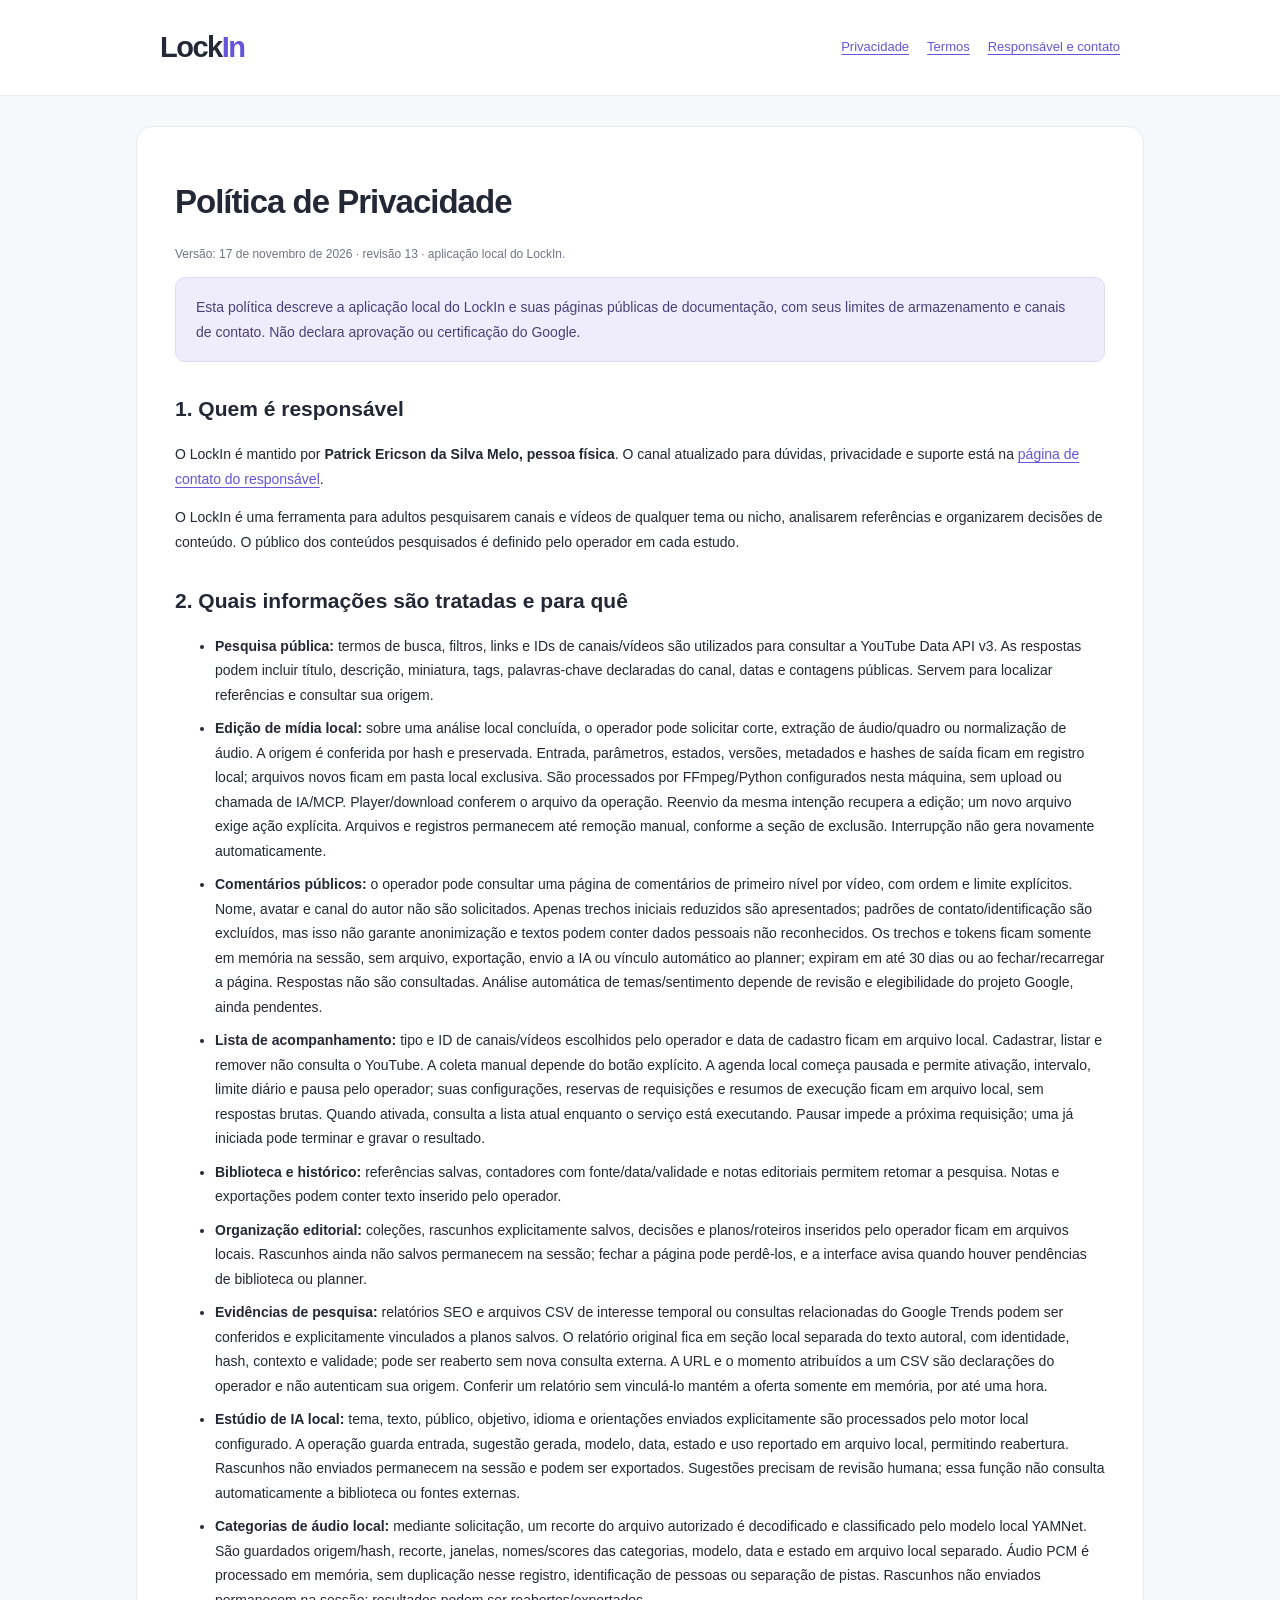
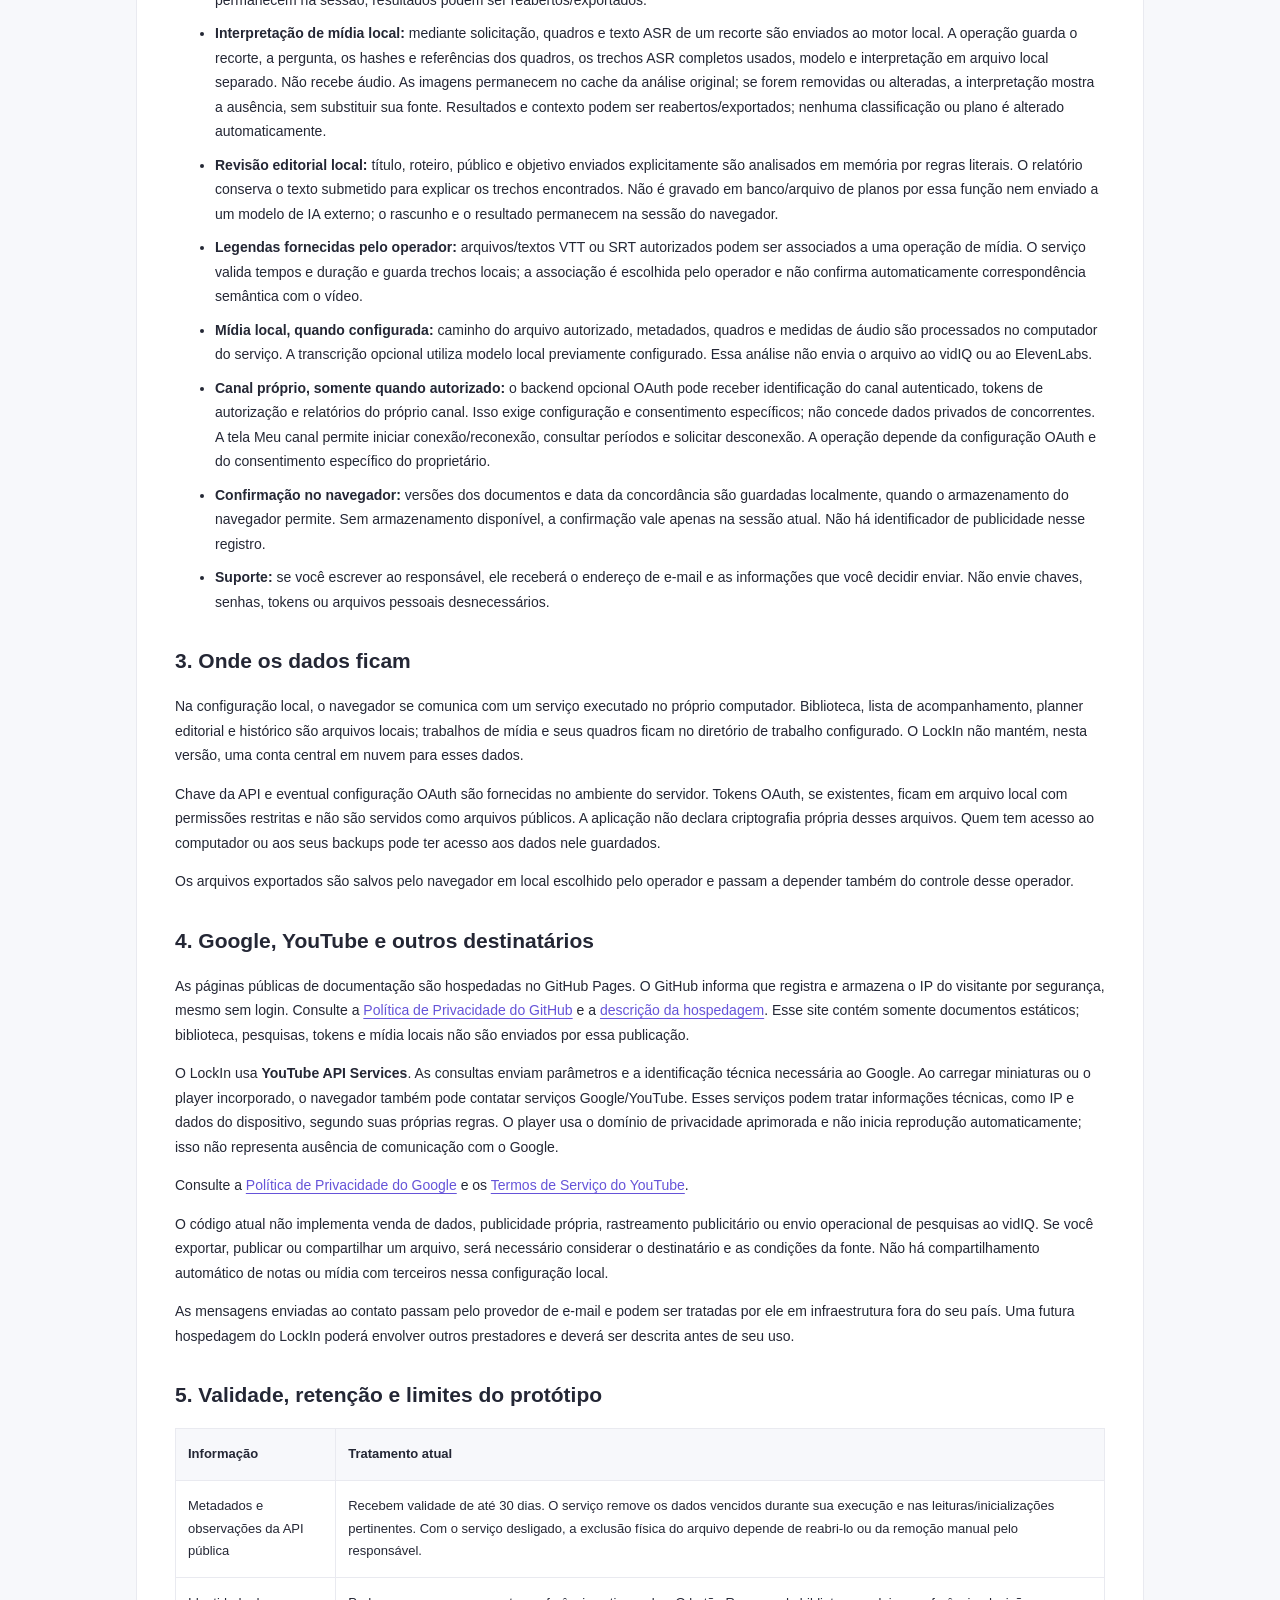
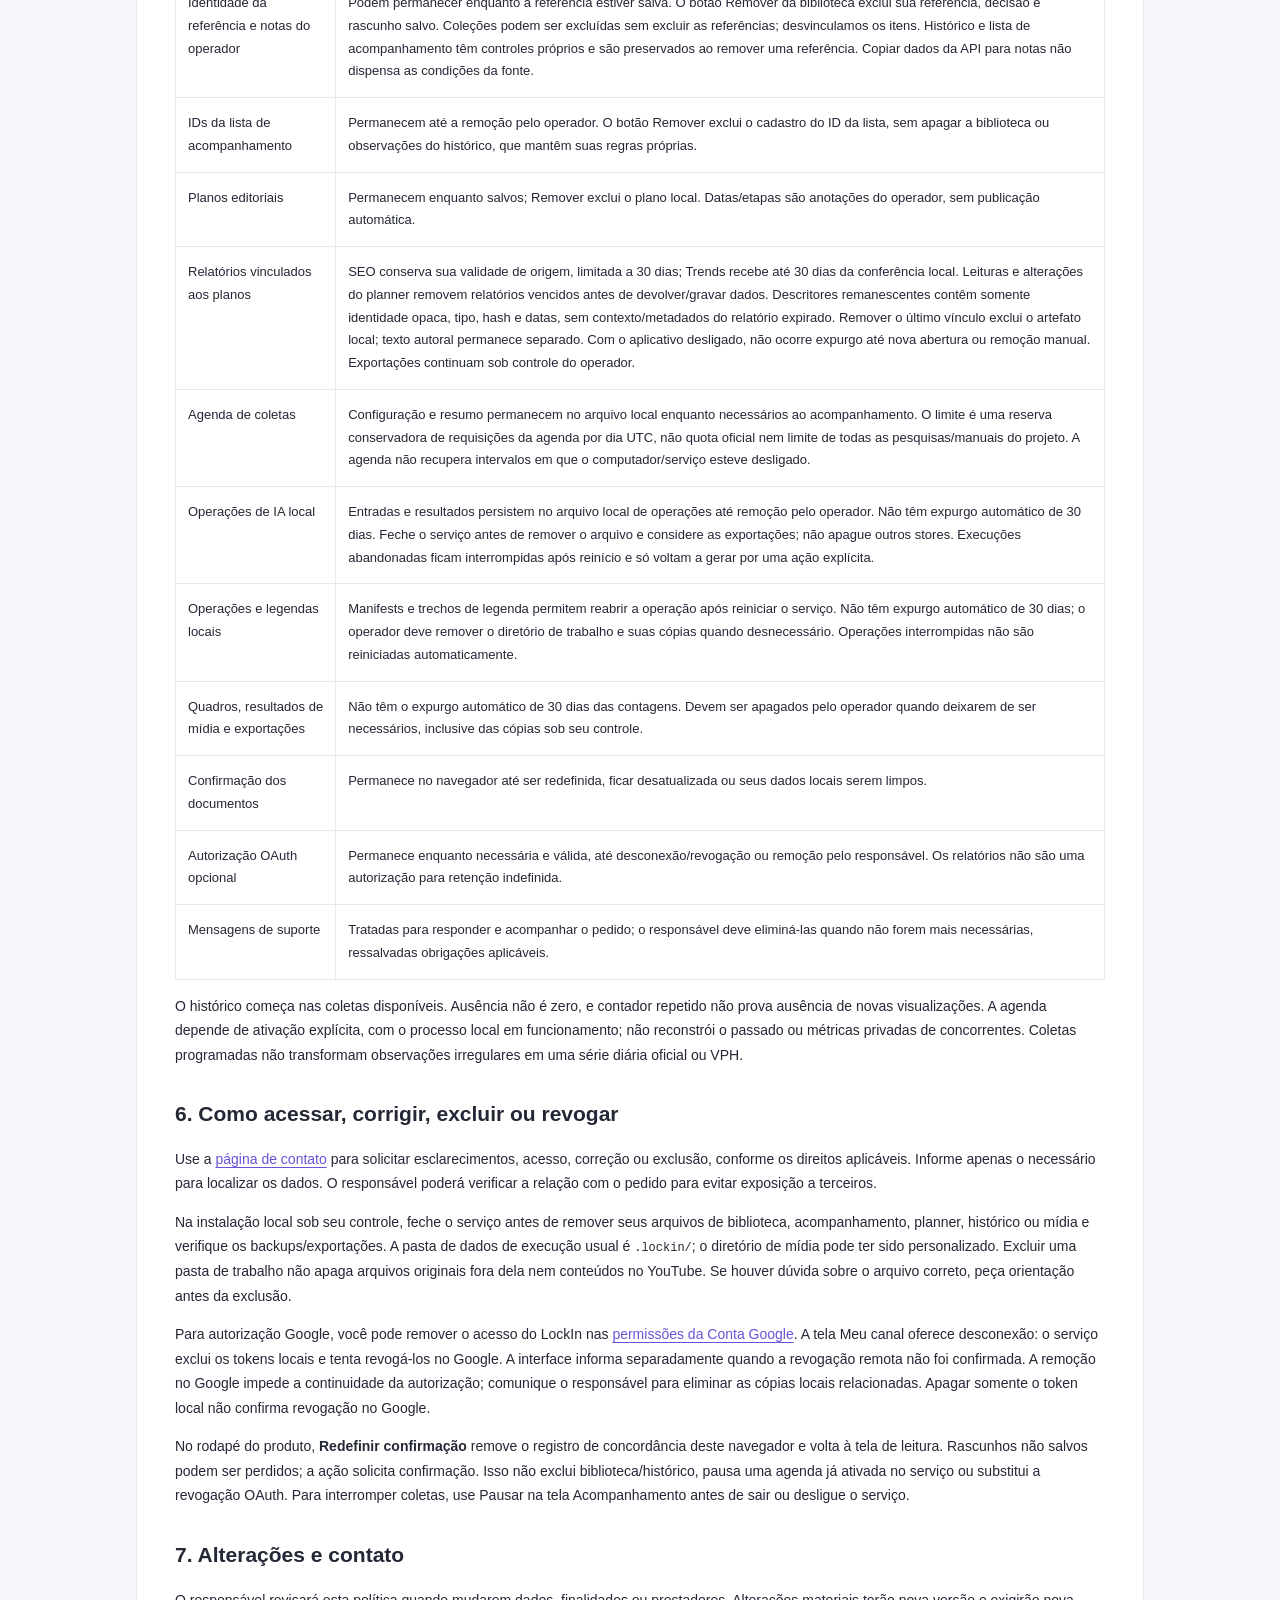
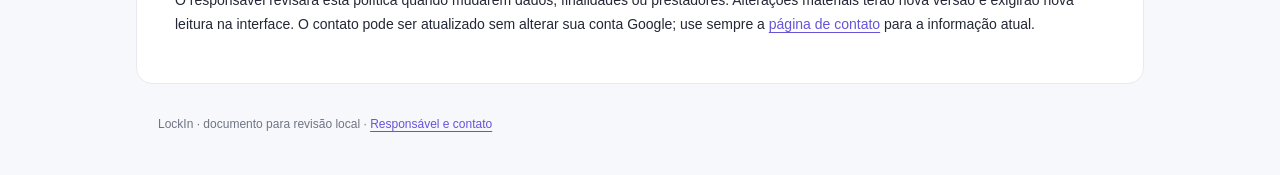
==== legal/privacy.html @ a7773672 "docs: describe verified local media outputs and manual removal" ====
<!doctype html><html lang="pt-BR"><head><meta charset="utf-8"><meta name="viewport" content="width=device-width,initial-scale=1"><meta name="robots" content="noindex"><title>Privacidade · LockIn</title><link rel="stylesheet" href="./legal.css"></head><body>
<a class="skip" href="#content">Ir para o conteúdo</a><header><a class="brand" href="../">Lock<span>In</span></a><nav aria-label="Documentos"><a href="./privacy.html" aria-current="page">Privacidade</a><a href="./terms.html">Termos</a><a href="./contact.html">Responsável e contato</a></nav></header>
<main id="content"><h1>Política de Privacidade</h1><p class="version">Versão: 17 de novembro de 2026 · revisão 13 · aplicação local do LockIn.</p>
<div class="notice"><p>Esta política descreve a aplicação local do LockIn e suas páginas públicas de documentação, com seus limites de armazenamento e canais de contato. Não declara aprovação ou certificação do Google.</p></div>
<section><h2>1. Quem é responsável</h2><p>O LockIn é mantido por <strong>Patrick Ericson da Silva Melo, pessoa física</strong>. O canal atualizado para dúvidas, privacidade e suporte está na <a href="./contact.html">página de contato do responsável</a>.</p><p>O LockIn é uma ferramenta para adultos pesquisarem canais e vídeos de qualquer tema ou nicho, analisarem referências e organizarem decisões de conteúdo. O público dos conteúdos pesquisados é definido pelo operador em cada estudo.</p></section>
<section><h2>2. Quais informações são tratadas e para quê</h2><ul>
<li><strong>Pesquisa pública:</strong> termos de busca, filtros, links e IDs de canais/vídeos são utilizados para consultar a YouTube Data API v3. As respostas podem incluir título, descrição, miniatura, tags, palavras-chave declaradas do canal, datas e contagens públicas. Servem para localizar referências e consultar sua origem.</li>
<li><strong>Edição de mídia local:</strong> sobre uma análise local concluída, o operador pode solicitar corte, extração de áudio/quadro ou normalização de áudio. A origem é conferida por hash e preservada. Entrada, parâmetros, estados, versões, metadados e hashes de saída ficam em registro local; arquivos novos ficam em pasta local exclusiva. São processados por FFmpeg/Python configurados nesta máquina, sem upload ou chamada de IA/MCP. Player/download conferem o arquivo da operação. Reenvio da mesma intenção recupera a edição; um novo arquivo exige ação explícita. Arquivos e registros permanecem até remoção manual, conforme a seção de exclusão. Interrupção não gera novamente automaticamente.</li>
<li><strong>Comentários públicos:</strong> o operador pode consultar uma página de comentários de primeiro nível por vídeo, com ordem e limite explícitos. Nome, avatar e canal do autor não são solicitados. Apenas trechos iniciais reduzidos são apresentados; padrões de contato/identificação são excluídos, mas isso não garante anonimização e textos podem conter dados pessoais não reconhecidos. Os trechos e tokens ficam somente em memória na sessão, sem arquivo, exportação, envio a IA ou vínculo automático ao planner; expiram em até 30 dias ou ao fechar/recarregar a página. Respostas não são consultadas. Análise automática de temas/sentimento depende de revisão e elegibilidade do projeto Google, ainda pendentes.</li>
<li><strong>Lista de acompanhamento:</strong> tipo e ID de canais/vídeos escolhidos pelo operador e data de cadastro ficam em arquivo local. Cadastrar, listar e remover não consulta o YouTube. A coleta manual depende do botão explícito. A agenda local começa pausada e permite ativação, intervalo, limite diário e pausa pelo operador; suas configurações, reservas de requisições e resumos de execução ficam em arquivo local, sem respostas brutas. Quando ativada, consulta a lista atual enquanto o serviço está executando. Pausar impede a próxima requisição; uma já iniciada pode terminar e gravar o resultado.</li>
<li><strong>Biblioteca e histórico:</strong> referências salvas, contadores com fonte/data/validade e notas editoriais permitem retomar a pesquisa. Notas e exportações podem conter texto inserido pelo operador.</li>
<li><strong>Organização editorial:</strong> coleções, rascunhos explicitamente salvos, decisões e planos/roteiros inseridos pelo operador ficam em arquivos locais. Rascunhos ainda não salvos permanecem na sessão; fechar a página pode perdê-los, e a interface avisa quando houver pendências de biblioteca ou planner.</li>
<li><strong>Evidências de pesquisa:</strong> relatórios SEO e arquivos CSV de interesse temporal ou consultas relacionadas do Google Trends podem ser conferidos e explicitamente vinculados a planos salvos. O relatório original fica em seção local separada do texto autoral, com identidade, hash, contexto e validade; pode ser reaberto sem nova consulta externa. A URL e o momento atribuídos a um CSV são declarações do operador e não autenticam sua origem. Conferir um relatório sem vinculá-lo mantém a oferta somente em memória, por até uma hora.</li>
<li><strong>Estúdio de IA local:</strong> tema, texto, público, objetivo, idioma e orientações enviados explicitamente são processados pelo motor local configurado. A operação guarda entrada, sugestão gerada, modelo, data, estado e uso reportado em arquivo local, permitindo reabertura. Rascunhos não enviados permanecem na sessão e podem ser exportados. Sugestões precisam de revisão humana; essa função não consulta automaticamente a biblioteca ou fontes externas.</li>
<li><strong>Categorias de áudio local:</strong> mediante solicitação, um recorte do arquivo autorizado é decodificado e classificado pelo modelo local YAMNet. São guardados origem/hash, recorte, janelas, nomes/scores das categorias, modelo, data e estado em arquivo local separado. Áudio PCM é processado em memória, sem duplicação nesse registro, identificação de pessoas ou separação de pistas. Rascunhos não enviados permanecem na sessão; resultados podem ser reabertos/exportados.</li>
<li><strong>Interpretação de mídia local:</strong> mediante solicitação, quadros e texto ASR de um recorte são enviados ao motor local. A operação guarda o recorte, a pergunta, os hashes e referências dos quadros, os trechos ASR completos usados, modelo e interpretação em arquivo local separado. Não recebe áudio. As imagens permanecem no cache da análise original; se forem removidas ou alteradas, a interpretação mostra a ausência, sem substituir sua fonte. Resultados e contexto podem ser reabertos/exportados; nenhuma classificação ou plano é alterado automaticamente.</li>
<li><strong>Revisão editorial local:</strong> título, roteiro, público e objetivo enviados explicitamente são analisados em memória por regras literais. O relatório conserva o texto submetido para explicar os trechos encontrados. Não é gravado em banco/arquivo de planos por essa função nem enviado a um modelo de IA externo; o rascunho e o resultado permanecem na sessão do navegador.</li>
<li><strong>Legendas fornecidas pelo operador:</strong> arquivos/textos VTT ou SRT autorizados podem ser associados a uma operação de mídia. O serviço valida tempos e duração e guarda trechos locais; a associação é escolhida pelo operador e não confirma automaticamente correspondência semântica com o vídeo.</li>
<li><strong>Mídia local, quando configurada:</strong> caminho do arquivo autorizado, metadados, quadros e medidas de áudio são processados no computador do serviço. A transcrição opcional utiliza modelo local previamente configurado. Essa análise não envia o arquivo ao vidIQ ou ao ElevenLabs.</li>
<li><strong>Canal próprio, somente quando autorizado:</strong> o backend opcional OAuth pode receber identificação do canal autenticado, tokens de autorização e relatórios do próprio canal. Isso exige configuração e consentimento específicos; não concede dados privados de concorrentes. A tela Meu canal permite iniciar conexão/reconexão, consultar períodos e solicitar desconexão. A operação depende da configuração OAuth e do consentimento específico do proprietário.</li>
<li><strong>Confirmação no navegador:</strong> versões dos documentos e data da concordância são guardadas localmente, quando o armazenamento do navegador permite. Sem armazenamento disponível, a confirmação vale apenas na sessão atual. Não há identificador de publicidade nesse registro.</li>
<li><strong>Suporte:</strong> se você escrever ao responsável, ele receberá o endereço de e-mail e as informações que você decidir enviar. Não envie chaves, senhas, tokens ou arquivos pessoais desnecessários.</li>
</ul></section>
<section><h2>3. Onde os dados ficam</h2><p>Na configuração local, o navegador se comunica com um serviço executado no próprio computador. Biblioteca, lista de acompanhamento, planner editorial e histórico são arquivos locais; trabalhos de mídia e seus quadros ficam no diretório de trabalho configurado. O LockIn não mantém, nesta versão, uma conta central em nuvem para esses dados.</p><p>Chave da API e eventual configuração OAuth são fornecidas no ambiente do servidor. Tokens OAuth, se existentes, ficam em arquivo local com permissões restritas e não são servidos como arquivos públicos. A aplicação não declara criptografia própria desses arquivos. Quem tem acesso ao computador ou aos seus backups pode ter acesso aos dados nele guardados.</p><p>Os arquivos exportados são salvos pelo navegador em local escolhido pelo operador e passam a depender também do controle desse operador.</p></section>
<section><h2>4. Google, YouTube e outros destinatários</h2><p>As páginas públicas de documentação são hospedadas no GitHub Pages. O GitHub informa que registra e armazena o IP do visitante por segurança, mesmo sem login. Consulte a <a href="https://docs.github.com/en/site-policy/privacy-policies/github-general-privacy-statement" target="_blank" rel="noopener">Política de Privacidade do GitHub</a> e a <a href="https://docs.github.com/en/pages/getting-started-with-github-pages/what-is-github-pages#data-collection" target="_blank" rel="noopener">descrição da hospedagem</a>. Esse site contém somente documentos estáticos; biblioteca, pesquisas, tokens e mídia locais não são enviados por essa publicação.</p><p>O LockIn usa <strong>YouTube API Services</strong>. As consultas enviam parâmetros e a identificação técnica necessária ao Google. Ao carregar miniaturas ou o player incorporado, o navegador também pode contatar serviços Google/YouTube. Esses serviços podem tratar informações técnicas, como IP e dados do dispositivo, segundo suas próprias regras. O player usa o domínio de privacidade aprimorada e não inicia reprodução automaticamente; isso não representa ausência de comunicação com o Google.</p><p>Consulte a <a href="https://policies.google.com/privacy" target="_blank" rel="noopener">Política de Privacidade do Google</a> e os <a href="https://www.youtube.com/t/terms" target="_blank" rel="noopener">Termos de Serviço do YouTube</a>.</p><p>O código atual não implementa venda de dados, publicidade própria, rastreamento publicitário ou envio operacional de pesquisas ao vidIQ. Se você exportar, publicar ou compartilhar um arquivo, será necessário considerar o destinatário e as condições da fonte. Não há compartilhamento automático de notas ou mídia com terceiros nessa configuração local.</p><p>As mensagens enviadas ao contato passam pelo provedor de e-mail e podem ser tratadas por ele em infraestrutura fora do seu país. Uma futura hospedagem do LockIn poderá envolver outros prestadores e deverá ser descrita antes de seu uso.</p></section>
<section><h2>5. Validade, retenção e limites do protótipo</h2><div class="table-scroll"><table><thead><tr><th>Informação</th><th>Tratamento atual</th></tr></thead><tbody>
<tr><td>Metadados e observações da API pública</td><td>Recebem validade de até 30 dias. O serviço remove os dados vencidos durante sua execução e nas leituras/inicializações pertinentes. Com o serviço desligado, a exclusão física do arquivo depende de reabri-lo ou da remoção manual pelo responsável.</td></tr>
<tr><td>Identidade da referência e notas do operador</td><td>Podem permanecer enquanto a referência estiver salva. O botão Remover da biblioteca exclui sua referência, decisão e rascunho salvo. Coleções podem ser excluídas sem excluir as referências; desvinculamos os itens. Histórico e lista de acompanhamento têm controles próprios e são preservados ao remover uma referência. Copiar dados da API para notas não dispensa as condições da fonte.</td></tr>
<tr><td>IDs da lista de acompanhamento</td><td>Permanecem até a remoção pelo operador. O botão Remover exclui o cadastro do ID da lista, sem apagar a biblioteca ou observações do histórico, que mantêm suas regras próprias.</td></tr>
<tr><td>Planos editoriais</td><td>Permanecem enquanto salvos; Remover exclui o plano local. Datas/etapas são anotações do operador, sem publicação automática.</td></tr>
<tr><td>Relatórios vinculados aos planos</td><td>SEO conserva sua validade de origem, limitada a 30 dias; Trends recebe até 30 dias da conferência local. Leituras e alterações do planner removem relatórios vencidos antes de devolver/gravar dados. Descritores remanescentes contêm somente identidade opaca, tipo, hash e datas, sem contexto/metadados do relatório expirado. Remover o último vínculo exclui o artefato local; texto autoral permanece separado. Com o aplicativo desligado, não ocorre expurgo até nova abertura ou remoção manual. Exportações continuam sob controle do operador.</td></tr>
<tr><td>Agenda de coletas</td><td>Configuração e resumo permanecem no arquivo local enquanto necessários ao acompanhamento. O limite é uma reserva conservadora de requisições da agenda por dia UTC, não quota oficial nem limite de todas as pesquisas/manuais do projeto. A agenda não recupera intervalos em que o computador/serviço esteve desligado.</td></tr>
<tr><td>Operações de IA local</td><td>Entradas e resultados persistem no arquivo local de operações até remoção pelo operador. Não têm expurgo automático de 30 dias. Feche o serviço antes de remover o arquivo e considere as exportações; não apague outros stores. Execuções abandonadas ficam interrompidas após reinício e só voltam a gerar por uma ação explícita.</td></tr>
<tr><td>Operações e legendas locais</td><td>Manifests e trechos de legenda permitem reabrir a operação após reiniciar o serviço. Não têm expurgo automático de 30 dias; o operador deve remover o diretório de trabalho e suas cópias quando desnecessário. Operações interrompidas não são reiniciadas automaticamente.</td></tr>
<tr><td>Quadros, resultados de mídia e exportações</td><td>Não têm o expurgo automático de 30 dias das contagens. Devem ser apagados pelo operador quando deixarem de ser necessários, inclusive das cópias sob seu controle.</td></tr>
<tr><td>Confirmação dos documentos</td><td>Permanece no navegador até ser redefinida, ficar desatualizada ou seus dados locais serem limpos.</td></tr>
<tr><td>Autorização OAuth opcional</td><td>Permanece enquanto necessária e válida, até desconexão/revogação ou remoção pelo responsável. Os relatórios não são uma autorização para retenção indefinida.</td></tr>
<tr><td>Mensagens de suporte</td><td>Tratadas para responder e acompanhar o pedido; o responsável deve eliminá-las quando não forem mais necessárias, ressalvadas obrigações aplicáveis.</td></tr>
</tbody></table></div><p>O histórico começa nas coletas disponíveis. Ausência não é zero, e contador repetido não prova ausência de novas visualizações. A agenda depende de ativação explícita, com o processo local em funcionamento; não reconstrói o passado ou métricas privadas de concorrentes. Coletas programadas não transformam observações irregulares em uma série diária oficial ou VPH.</p></section>
<section><h2>6. Como acessar, corrigir, excluir ou revogar</h2><p>Use a <a href="./contact.html">página de contato</a> para solicitar esclarecimentos, acesso, correção ou exclusão, conforme os direitos aplicáveis. Informe apenas o necessário para localizar os dados. O responsável poderá verificar a relação com o pedido para evitar exposição a terceiros.</p><p>Na instalação local sob seu controle, feche o serviço antes de remover seus arquivos de biblioteca, acompanhamento, planner, histórico ou mídia e verifique os backups/exportações. A pasta de dados de execução usual é <code>.lockin/</code>; o diretório de mídia pode ter sido personalizado. Excluir uma pasta de trabalho não apaga arquivos originais fora dela nem conteúdos no YouTube. Se houver dúvida sobre o arquivo correto, peça orientação antes da exclusão.</p><p>Para autorização Google, você pode remover o acesso do LockIn nas <a href="https://myaccount.google.com/permissions" target="_blank" rel="noopener">permissões da Conta Google</a>. A tela Meu canal oferece desconexão: o serviço exclui os tokens locais e tenta revogá-los no Google. A interface informa separadamente quando a revogação remota não foi confirmada. A remoção no Google impede a continuidade da autorização; comunique o responsável para eliminar as cópias locais relacionadas. Apagar somente o token local não confirma revogação no Google.</p><p>No rodapé do produto, <strong>Redefinir confirmação</strong> remove o registro de concordância deste navegador e volta à tela de leitura. Rascunhos não salvos podem ser perdidos; a ação solicita confirmação. Isso não exclui biblioteca/histórico, pausa uma agenda já ativada no serviço ou substitui a revogação OAuth. Para interromper coletas, use Pausar na tela Acompanhamento antes de sair ou desligue o serviço.</p></section>
<section><h2>7. Alterações e contato</h2><p>O responsável revisará esta política quando mudarem dados, finalidades ou prestadores. Alterações materiais terão nova versão e exigirão nova leitura na interface. O contato pode ser atualizado sem alterar sua conta Google; use sempre a <a href="./contact.html">página de contato</a> para a informação atual.</p></section>
</main><footer>LockIn · documento para revisão local · <a href="./contact.html">Responsável e contato</a></footer></body></html>
---- legal/legal.css ----
:root{font-family:Inter,-apple-system,BlinkMacSystemFont,"Segoe UI",sans-serif;color:#242735;background:#f7f8fb;line-height:1.75;--accent:#6654d9}*{box-sizing:border-box}body{margin:0}header{background:white;border-bottom:1px solid #e9eaf0;padding:22px max(24px,calc((100vw - 960px)/2));display:flex;align-items:center;justify-content:space-between;gap:24px;flex-wrap:wrap}.brand{font-size:29px;font-weight:780;letter-spacing:-1.5px;text-decoration:none;color:#242735}.brand span{color:var(--accent)}nav{display:flex;gap:18px;flex-wrap:wrap;font-size:13px}a{color:var(--accent);text-underline-offset:3px}a:focus-visible{outline:3px solid #a59aed;outline-offset:4px}main{max-width:1008px;margin:30px auto;padding:32px 38px;background:white;border:1px solid #e9eaf0;border-radius:16px}h1{font-size:33px;letter-spacing:-1px;line-height:1.25}h2{font-size:21px;line-height:1.45;margin-top:32px}h3{font-size:17px}p,li{font-size:14px}li{margin:9px 0}.version{font-size:12px;color:#707584}.notice{background:#efecfc;border:1px solid #e1daf7;color:#4a4078;border-radius:10px;padding:17px 20px}.notice p{margin:0}footer{max-width:1008px;margin:20px auto 40px;padding:0 22px;font-size:12px;color:#707584;line-height:1.8}.table-scroll{overflow:auto}table{border-collapse:collapse;width:100%;font-size:13px}th,td{text-align:left;padding:14px 12px;border:1px solid #e9eaf0;vertical-align:top}th{background:#f7f8fb}.contact-card{font-size:17px;overflow-wrap:anywhere}code{font-size:12px;overflow-wrap:anywhere}.skip{position:absolute;left:-9999px}.skip:focus{position:fixed;top:12px;left:12px;background:white;padding:12px;z-index:3}@media(max-width:600px){header{padding:20px}main{margin:18px 12px;padding:22px 18px}h1{font-size:28px}h2{font-size:20px}nav{gap:13px}th,td{min-width:130px}}@media print{body{background:white}header,footer,.skip{display:none}main{border:0;margin:0;padding:0;max-width:none}h1{font-size:25px}h2{font-size:18px;break-after:avoid}p,li,th,td{font-size:10pt}.notice{background:none;border:1px solid #bbb}a{color:inherit}section,tr{break-inside:avoid}}
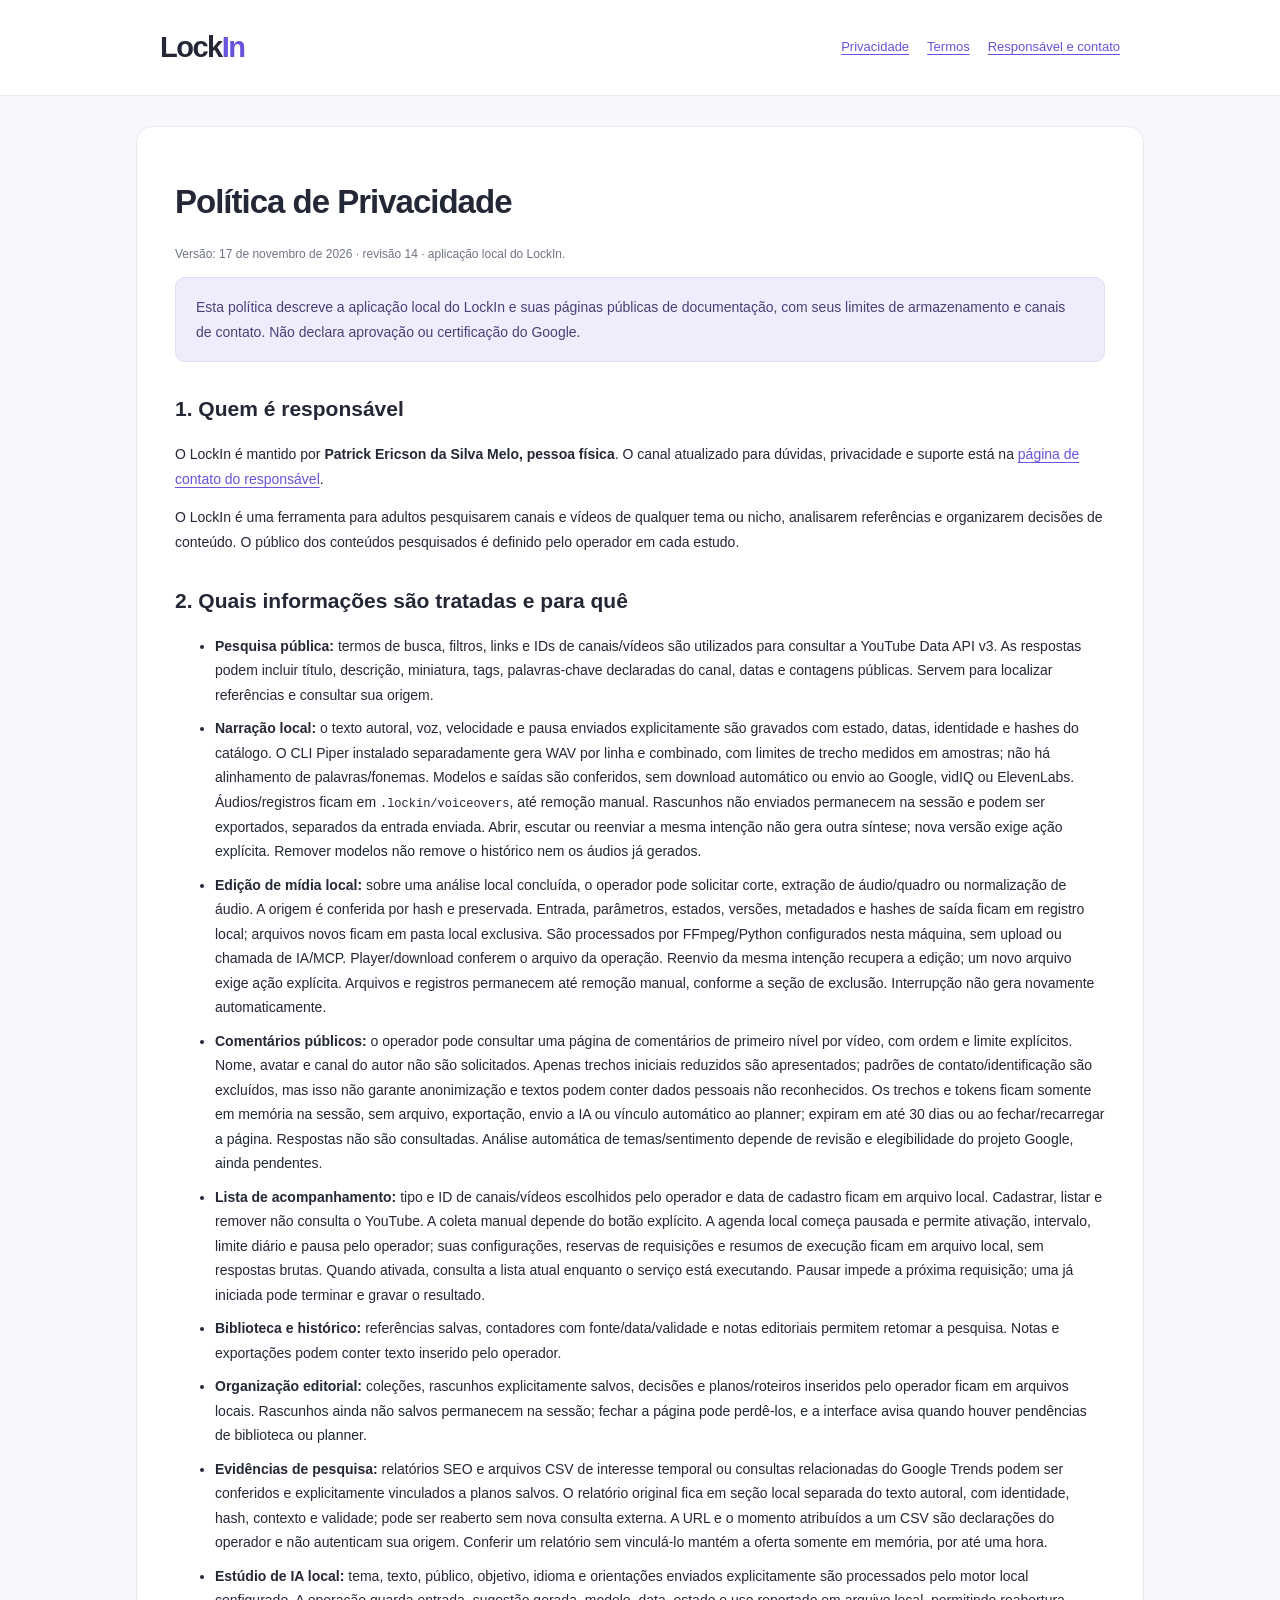
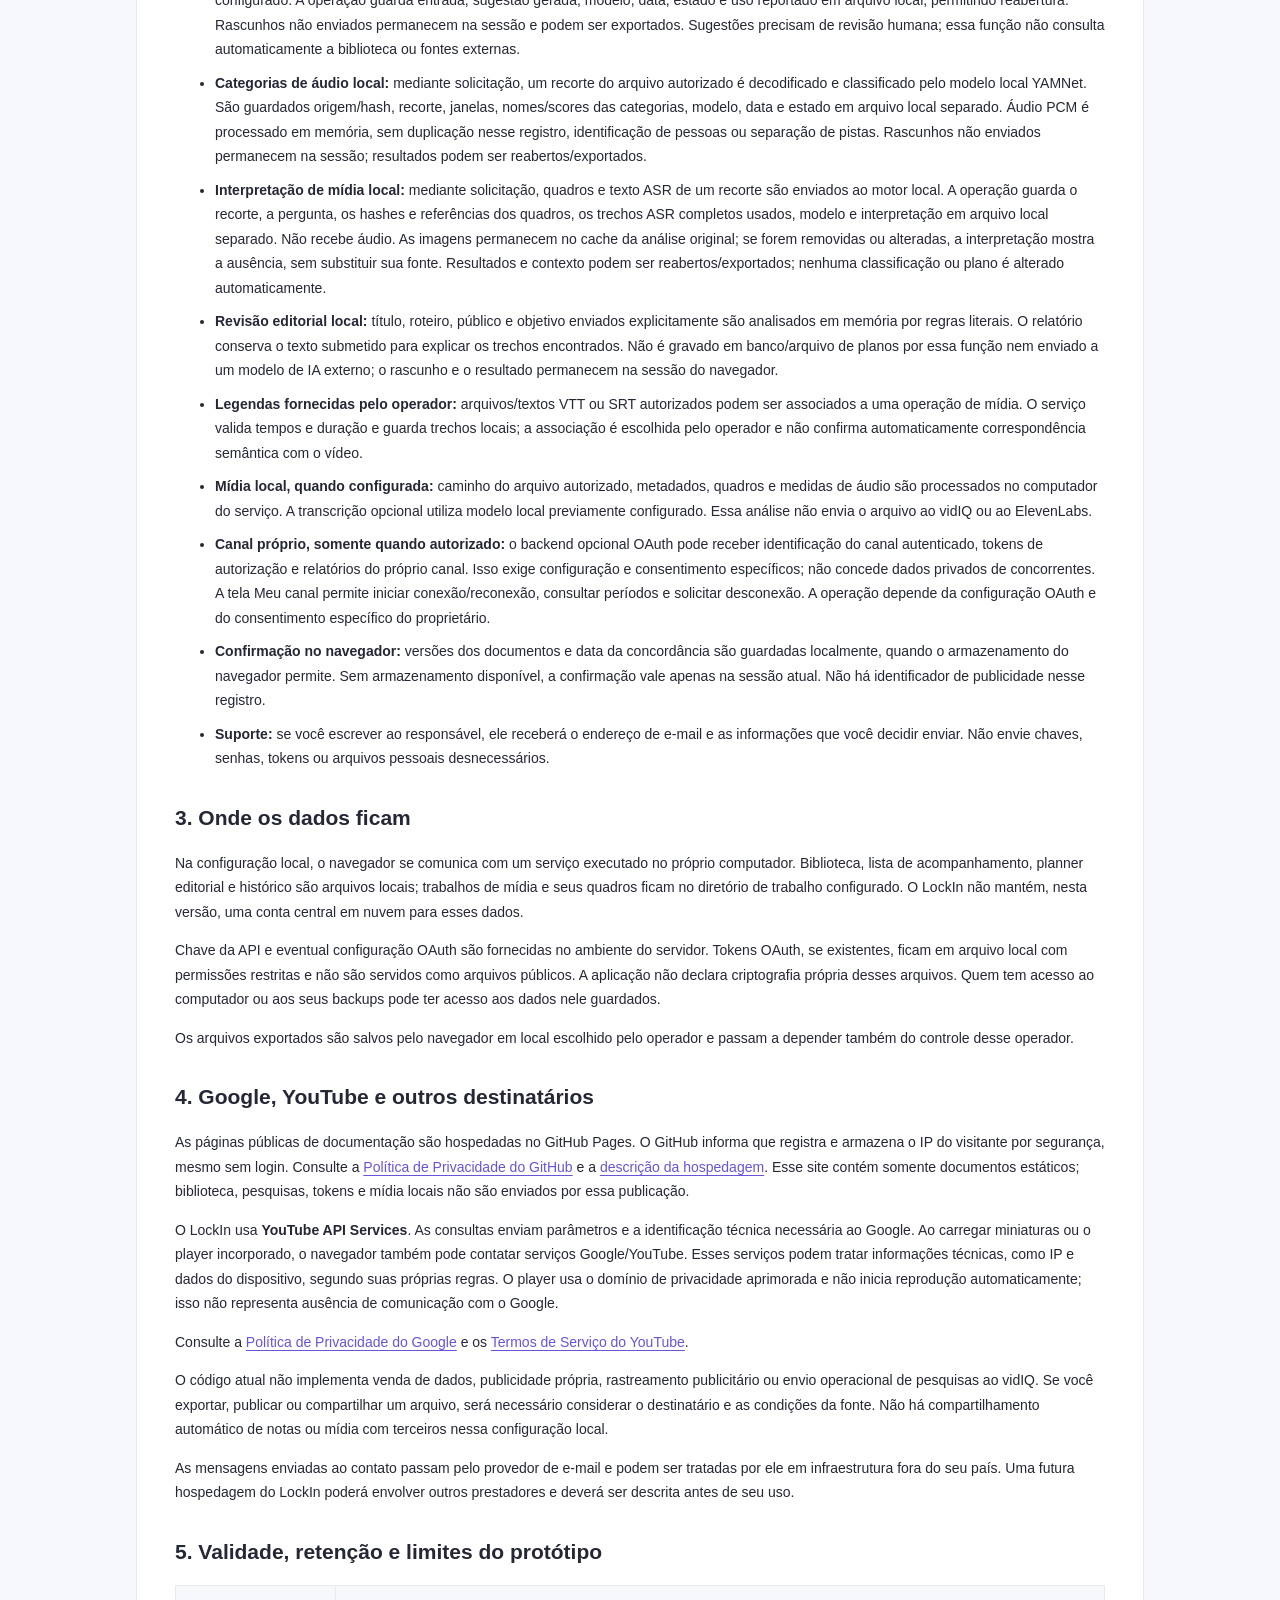
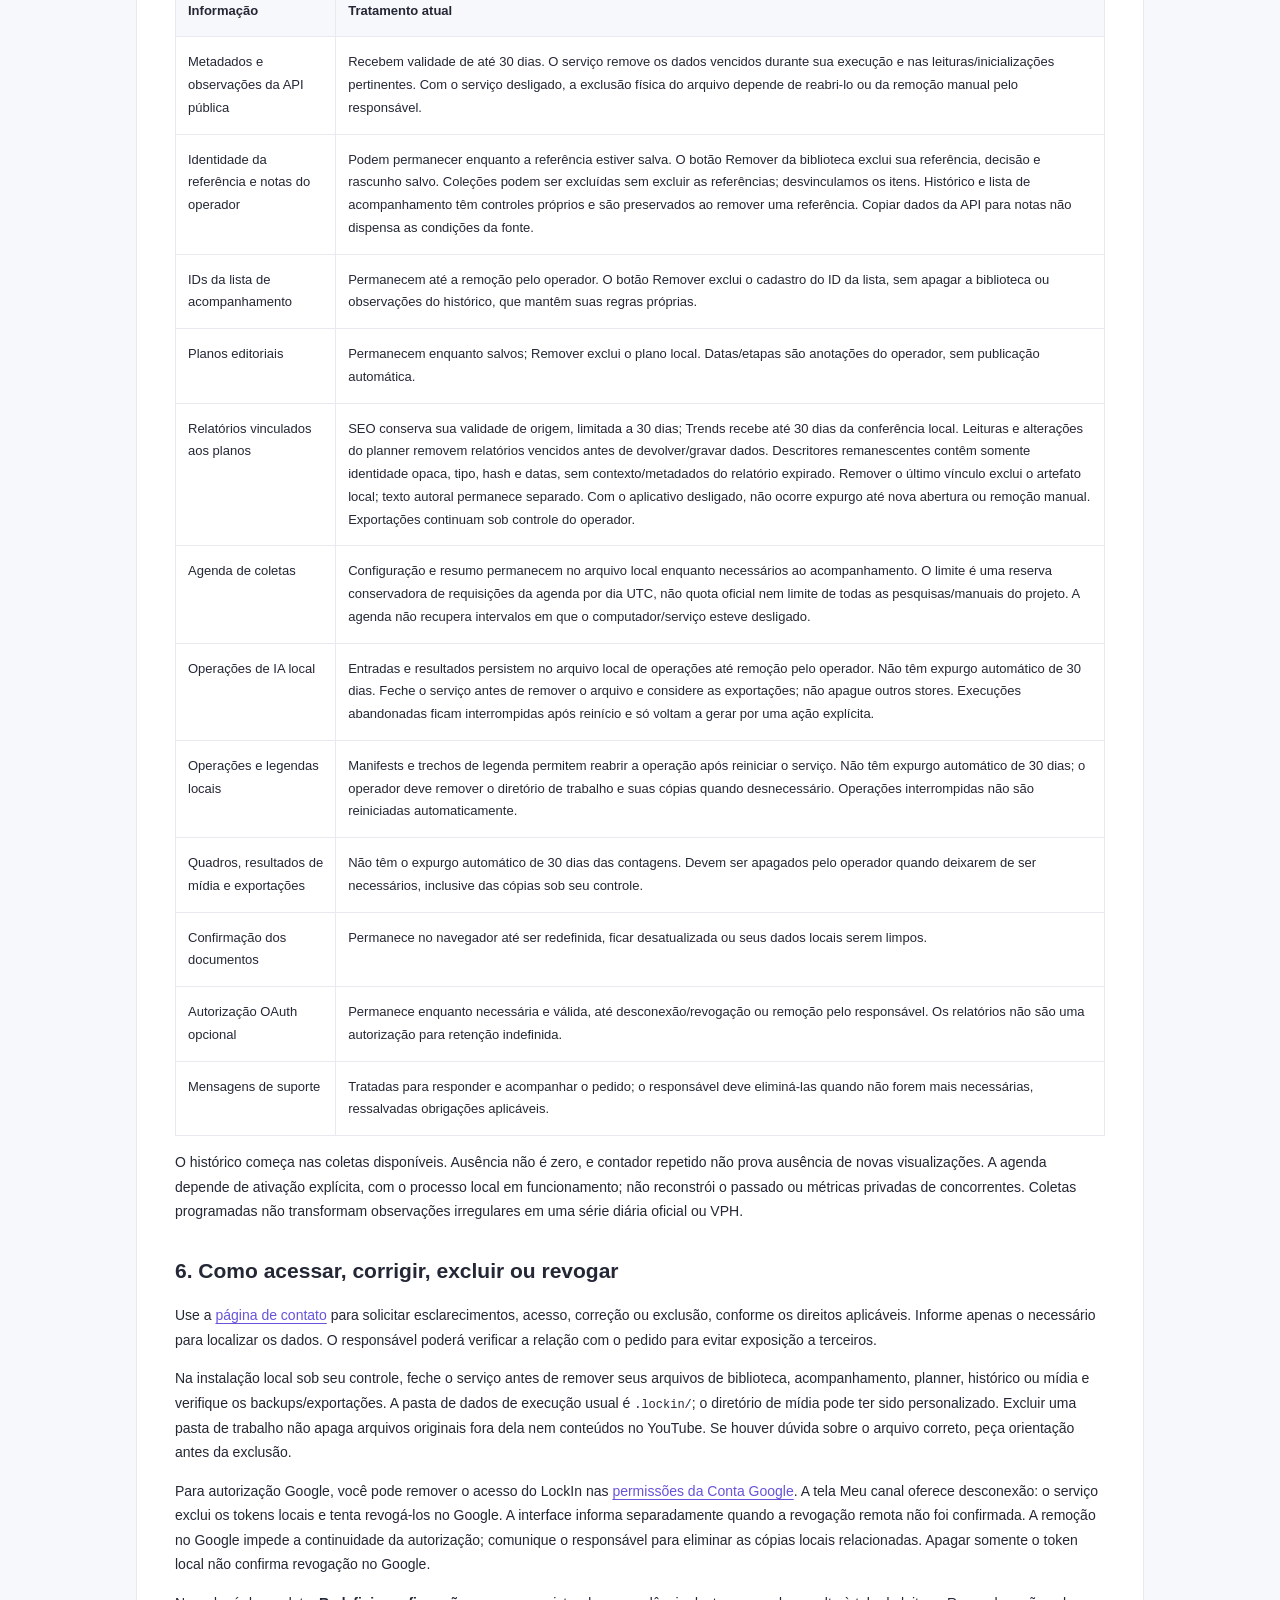
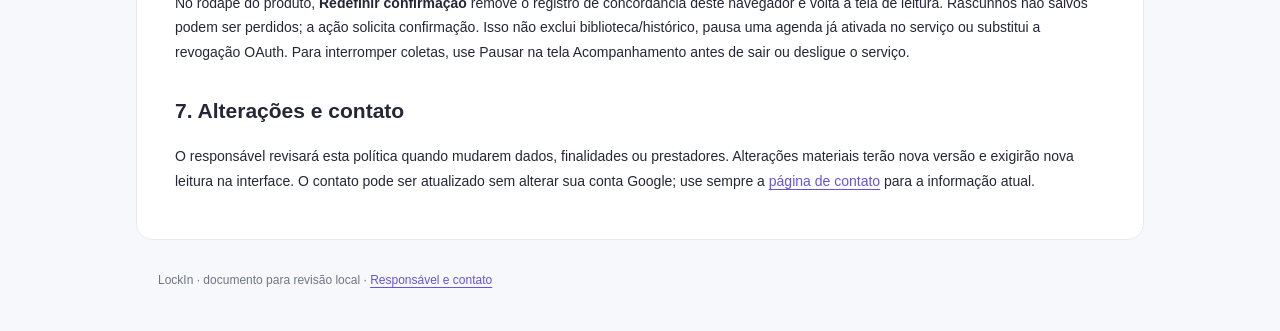
==== commit 40464db9: "docs: describe local narration, voice provenance and audio retention" ====
--- a/legal/privacy.html
+++ b/legal/privacy.html
@@ -1,10 +1,11 @@
 <!doctype html><html lang="pt-BR"><head><meta charset="utf-8"><meta name="viewport" content="width=device-width,initial-scale=1"><meta name="robots" content="noindex"><title>Privacidade · LockIn</title><link rel="stylesheet" href="./legal.css"></head><body>
 <a class="skip" href="#content">Ir para o conteúdo</a><header><a class="brand" href="../">Lock<span>In</span></a><nav aria-label="Documentos"><a href="./privacy.html" aria-current="page">Privacidade</a><a href="./terms.html">Termos</a><a href="./contact.html">Responsável e contato</a></nav></header>
-<main id="content"><h1>Política de Privacidade</h1><p class="version">Versão: 17 de novembro de 2026 · revisão 13 · aplicação local do LockIn.</p>
+<main id="content"><h1>Política de Privacidade</h1><p class="version">Versão: 17 de novembro de 2026 · revisão 14 · aplicação local do LockIn.</p>
 <div class="notice"><p>Esta política descreve a aplicação local do LockIn e suas páginas públicas de documentação, com seus limites de armazenamento e canais de contato. Não declara aprovação ou certificação do Google.</p></div>
 <section><h2>1. Quem é responsável</h2><p>O LockIn é mantido por <strong>Patrick Ericson da Silva Melo, pessoa física</strong>. O canal atualizado para dúvidas, privacidade e suporte está na <a href="./contact.html">página de contato do responsável</a>.</p><p>O LockIn é uma ferramenta para adultos pesquisarem canais e vídeos de qualquer tema ou nicho, analisarem referências e organizarem decisões de conteúdo. O público dos conteúdos pesquisados é definido pelo operador em cada estudo.</p></section>
 <section><h2>2. Quais informações são tratadas e para quê</h2><ul>
 <li><strong>Pesquisa pública:</strong> termos de busca, filtros, links e IDs de canais/vídeos são utilizados para consultar a YouTube Data API v3. As respostas podem incluir título, descrição, miniatura, tags, palavras-chave declaradas do canal, datas e contagens públicas. Servem para localizar referências e consultar sua origem.</li>
+<li><strong>Narração local:</strong> o texto autoral, voz, velocidade e pausa enviados explicitamente são gravados com estado, datas, identidade e hashes do catálogo. O CLI Piper instalado separadamente gera WAV por linha e combinado, com limites de trecho medidos em amostras; não há alinhamento de palavras/fonemas. Modelos e saídas são conferidos, sem download automático ou envio ao Google, vidIQ ou ElevenLabs. Áudios/registros ficam em <code>.lockin/voiceovers</code>, até remoção manual. Rascunhos não enviados permanecem na sessão e podem ser exportados, separados da entrada enviada. Abrir, escutar ou reenviar a mesma intenção não gera outra síntese; nova versão exige ação explícita. Remover modelos não remove o histórico nem os áudios já gerados.</li>
 <li><strong>Edição de mídia local:</strong> sobre uma análise local concluída, o operador pode solicitar corte, extração de áudio/quadro ou normalização de áudio. A origem é conferida por hash e preservada. Entrada, parâmetros, estados, versões, metadados e hashes de saída ficam em registro local; arquivos novos ficam em pasta local exclusiva. São processados por FFmpeg/Python configurados nesta máquina, sem upload ou chamada de IA/MCP. Player/download conferem o arquivo da operação. Reenvio da mesma intenção recupera a edição; um novo arquivo exige ação explícita. Arquivos e registros permanecem até remoção manual, conforme a seção de exclusão. Interrupção não gera novamente automaticamente.</li>
 <li><strong>Comentários públicos:</strong> o operador pode consultar uma página de comentários de primeiro nível por vídeo, com ordem e limite explícitos. Nome, avatar e canal do autor não são solicitados. Apenas trechos iniciais reduzidos são apresentados; padrões de contato/identificação são excluídos, mas isso não garante anonimização e textos podem conter dados pessoais não reconhecidos. Os trechos e tokens ficam somente em memória na sessão, sem arquivo, exportação, envio a IA ou vínculo automático ao planner; expiram em até 30 dias ou ao fechar/recarregar a página. Respostas não são consultadas. Análise automática de temas/sentimento depende de revisão e elegibilidade do projeto Google, ainda pendentes.</li>
 <li><strong>Lista de acompanhamento:</strong> tipo e ID de canais/vídeos escolhidos pelo operador e data de cadastro ficam em arquivo local. Cadastrar, listar e remover não consulta o YouTube. A coleta manual depende do botão explícito. A agenda local começa pausada e permite ativação, intervalo, limite diário e pausa pelo operador; suas configurações, reservas de requisições e resumos de execução ficam em arquivo local, sem respostas brutas. Quando ativada, consulta a lista atual enquanto o serviço está executando. Pausar impede a próxima requisição; uma já iniciada pode terminar e gravar o resultado.</li>
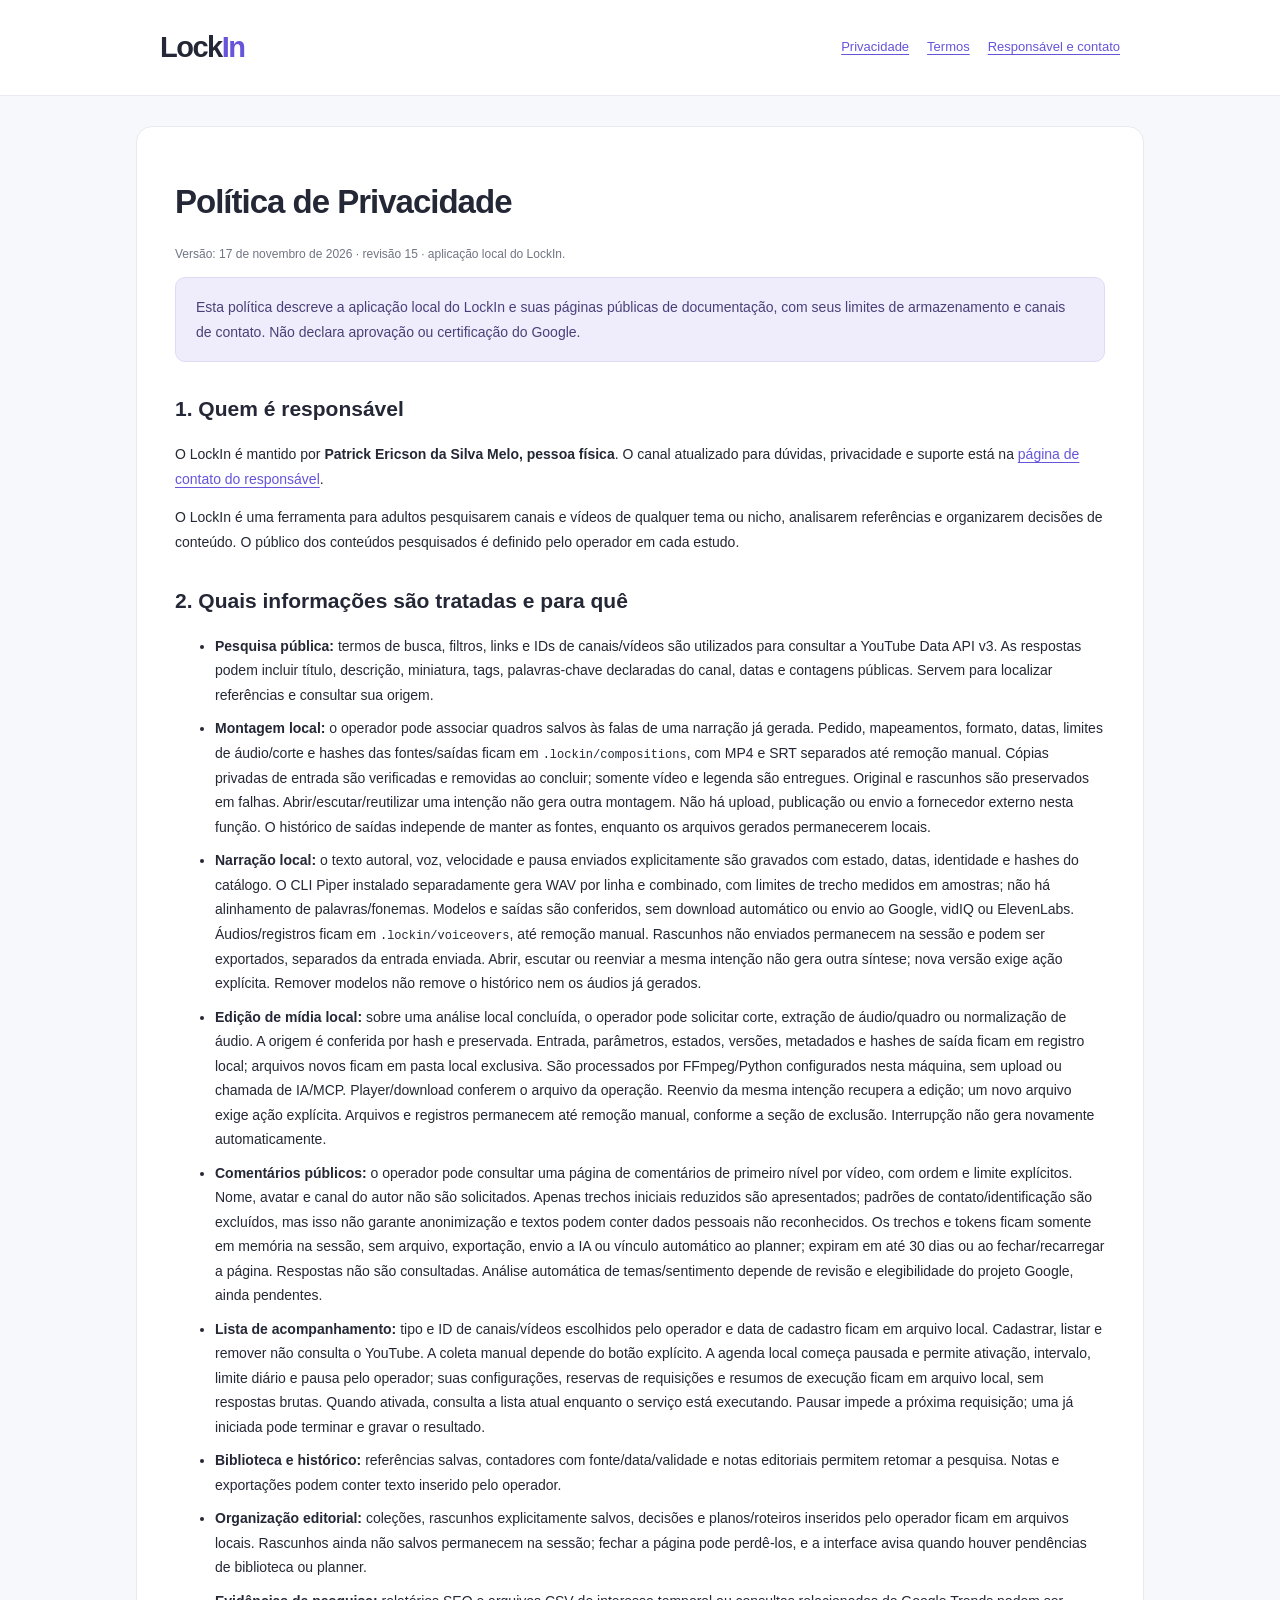
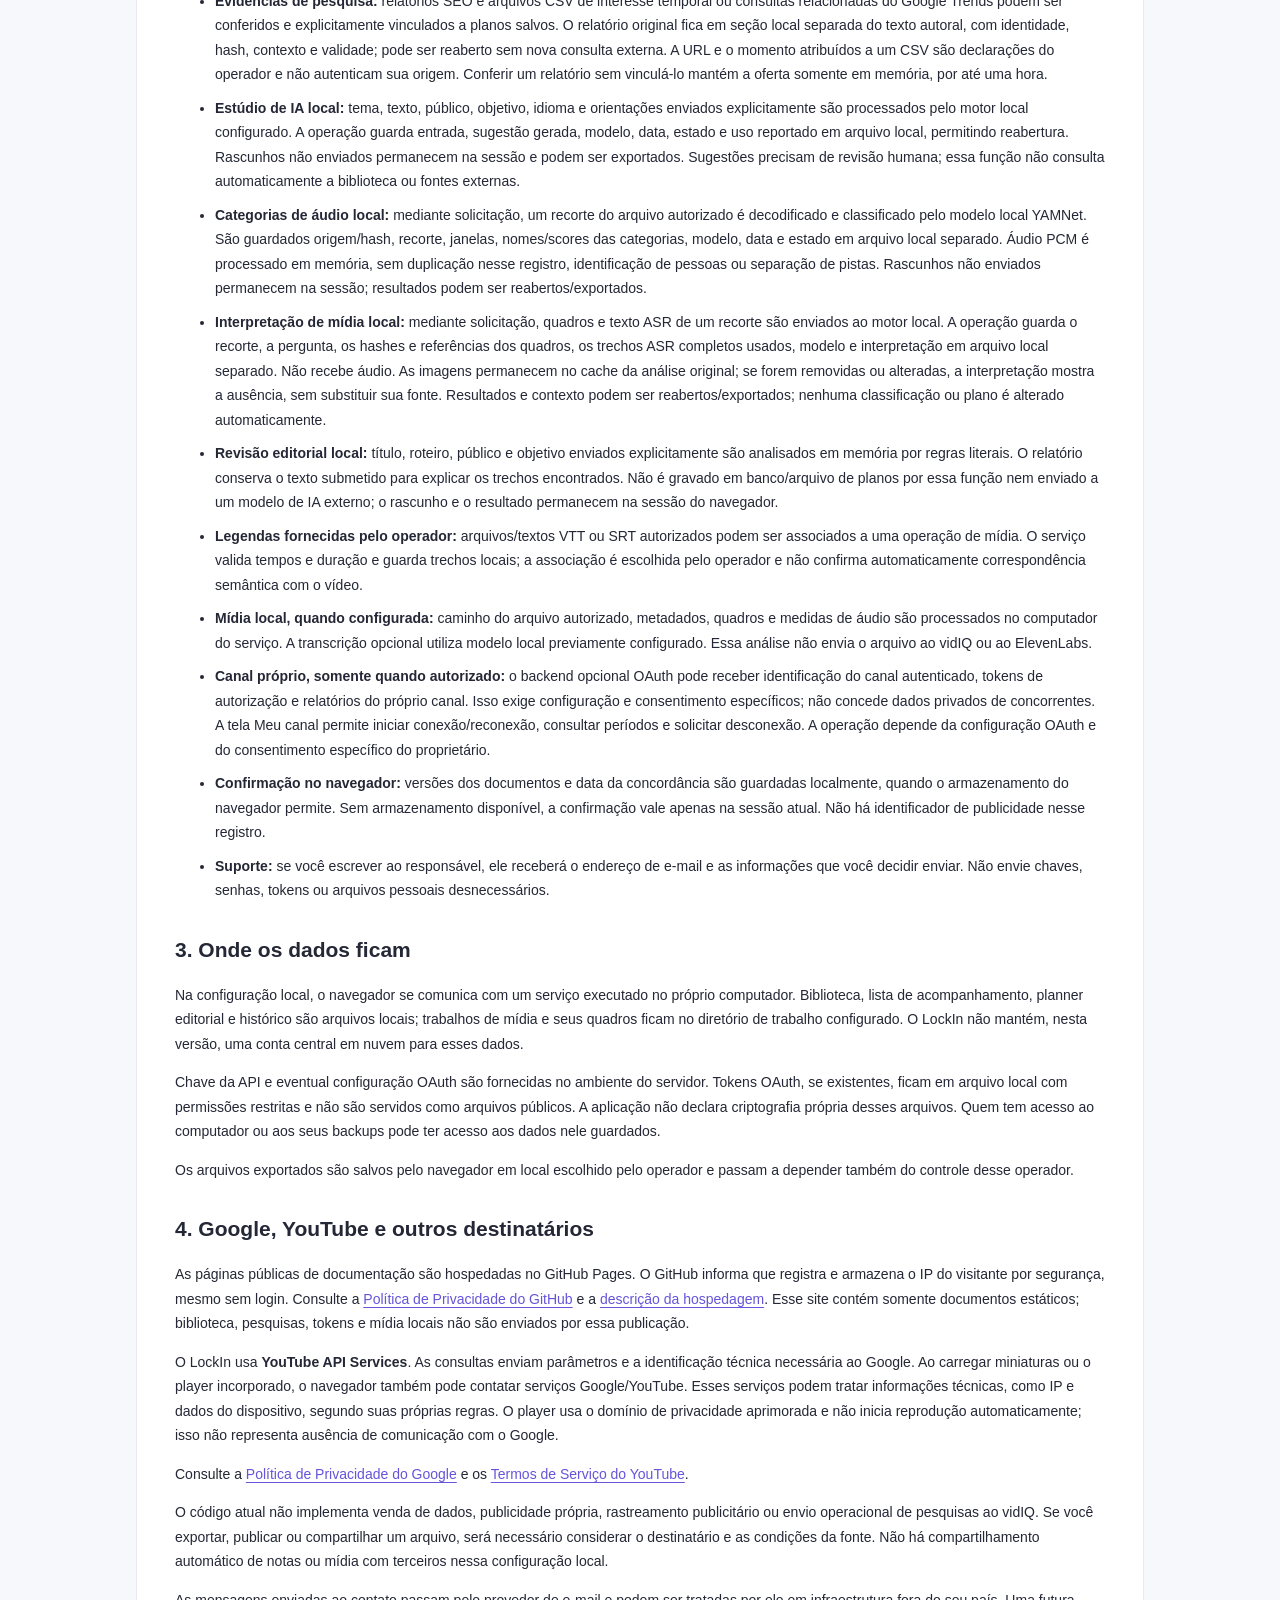
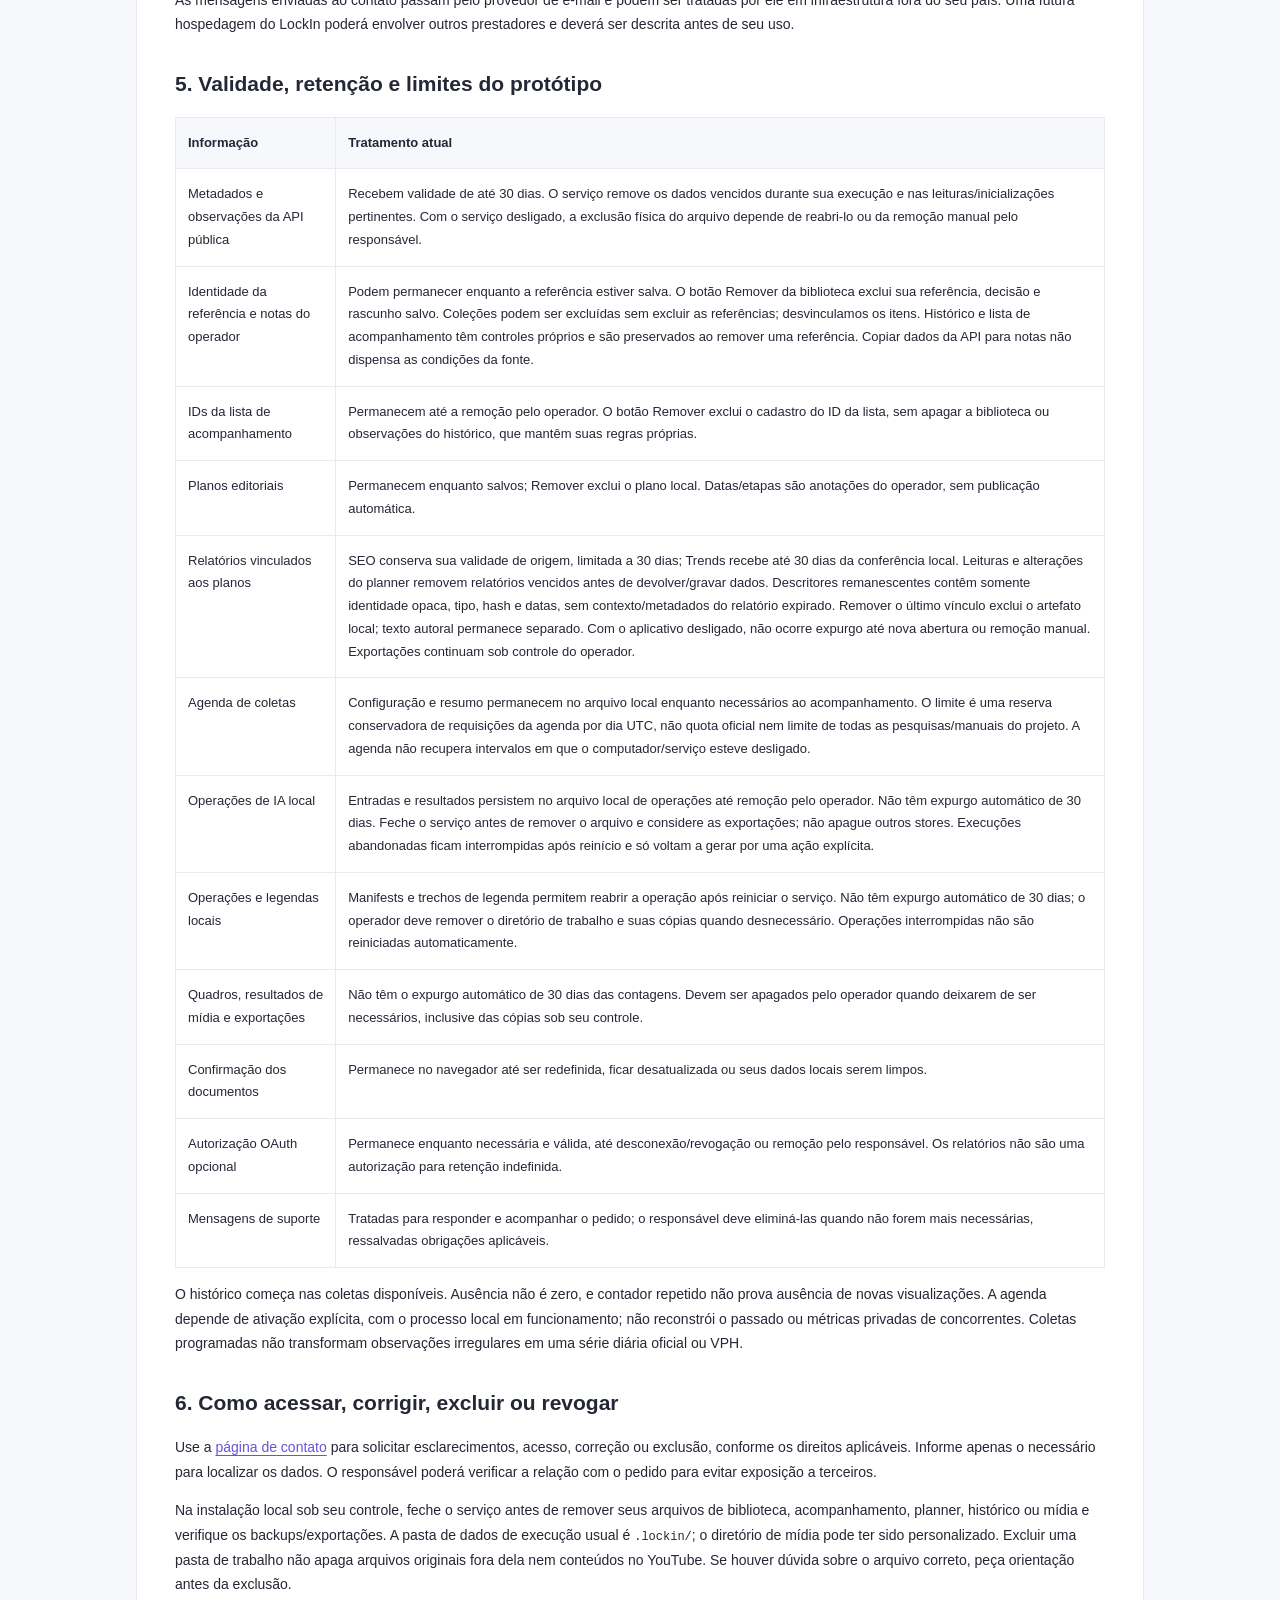
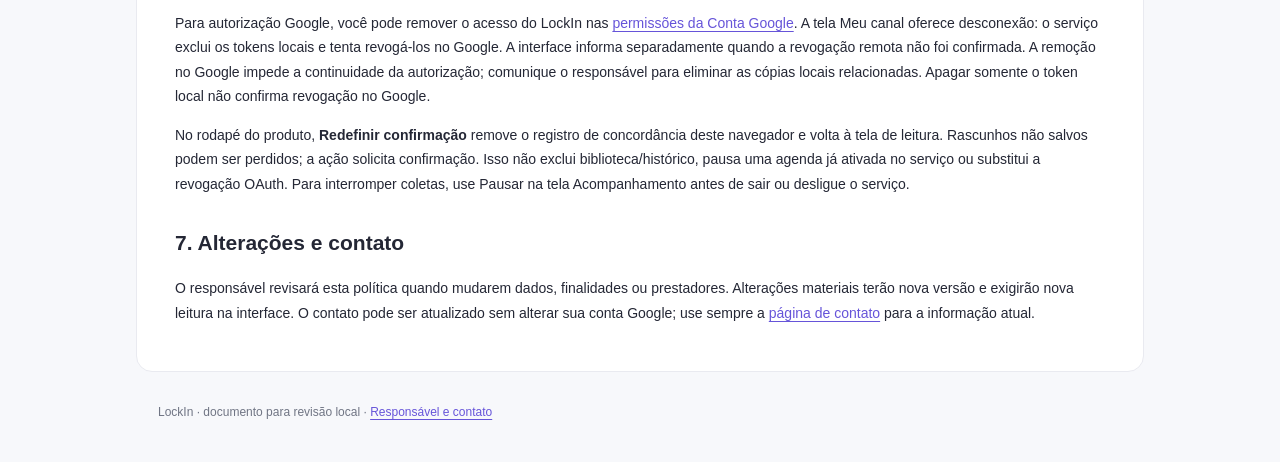
==== commit a08d91a8: "docs: describe local composition, source snapshots and separate subtitles" ====
--- a/legal/privacy.html
+++ b/legal/privacy.html
@@ -1,10 +1,11 @@
 <!doctype html><html lang="pt-BR"><head><meta charset="utf-8"><meta name="viewport" content="width=device-width,initial-scale=1"><meta name="robots" content="noindex"><title>Privacidade · LockIn</title><link rel="stylesheet" href="./legal.css"></head><body>
 <a class="skip" href="#content">Ir para o conteúdo</a><header><a class="brand" href="../">Lock<span>In</span></a><nav aria-label="Documentos"><a href="./privacy.html" aria-current="page">Privacidade</a><a href="./terms.html">Termos</a><a href="./contact.html">Responsável e contato</a></nav></header>
-<main id="content"><h1>Política de Privacidade</h1><p class="version">Versão: 17 de novembro de 2026 · revisão 14 · aplicação local do LockIn.</p>
+<main id="content"><h1>Política de Privacidade</h1><p class="version">Versão: 17 de novembro de 2026 · revisão 15 · aplicação local do LockIn.</p>
 <div class="notice"><p>Esta política descreve a aplicação local do LockIn e suas páginas públicas de documentação, com seus limites de armazenamento e canais de contato. Não declara aprovação ou certificação do Google.</p></div>
 <section><h2>1. Quem é responsável</h2><p>O LockIn é mantido por <strong>Patrick Ericson da Silva Melo, pessoa física</strong>. O canal atualizado para dúvidas, privacidade e suporte está na <a href="./contact.html">página de contato do responsável</a>.</p><p>O LockIn é uma ferramenta para adultos pesquisarem canais e vídeos de qualquer tema ou nicho, analisarem referências e organizarem decisões de conteúdo. O público dos conteúdos pesquisados é definido pelo operador em cada estudo.</p></section>
 <section><h2>2. Quais informações são tratadas e para quê</h2><ul>
 <li><strong>Pesquisa pública:</strong> termos de busca, filtros, links e IDs de canais/vídeos são utilizados para consultar a YouTube Data API v3. As respostas podem incluir título, descrição, miniatura, tags, palavras-chave declaradas do canal, datas e contagens públicas. Servem para localizar referências e consultar sua origem.</li>
+<li><strong>Montagem local:</strong> o operador pode associar quadros salvos às falas de uma narração já gerada. Pedido, mapeamentos, formato, datas, limites de áudio/corte e hashes das fontes/saídas ficam em <code>.lockin/compositions</code>, com MP4 e SRT separados até remoção manual. Cópias privadas de entrada são verificadas e removidas ao concluir; somente vídeo e legenda são entregues. Original e rascunhos são preservados em falhas. Abrir/escutar/reutilizar uma intenção não gera outra montagem. Não há upload, publicação ou envio a fornecedor externo nesta função. O histórico de saídas independe de manter as fontes, enquanto os arquivos gerados permanecerem locais.</li>
 <li><strong>Narração local:</strong> o texto autoral, voz, velocidade e pausa enviados explicitamente são gravados com estado, datas, identidade e hashes do catálogo. O CLI Piper instalado separadamente gera WAV por linha e combinado, com limites de trecho medidos em amostras; não há alinhamento de palavras/fonemas. Modelos e saídas são conferidos, sem download automático ou envio ao Google, vidIQ ou ElevenLabs. Áudios/registros ficam em <code>.lockin/voiceovers</code>, até remoção manual. Rascunhos não enviados permanecem na sessão e podem ser exportados, separados da entrada enviada. Abrir, escutar ou reenviar a mesma intenção não gera outra síntese; nova versão exige ação explícita. Remover modelos não remove o histórico nem os áudios já gerados.</li>
 <li><strong>Edição de mídia local:</strong> sobre uma análise local concluída, o operador pode solicitar corte, extração de áudio/quadro ou normalização de áudio. A origem é conferida por hash e preservada. Entrada, parâmetros, estados, versões, metadados e hashes de saída ficam em registro local; arquivos novos ficam em pasta local exclusiva. São processados por FFmpeg/Python configurados nesta máquina, sem upload ou chamada de IA/MCP. Player/download conferem o arquivo da operação. Reenvio da mesma intenção recupera a edição; um novo arquivo exige ação explícita. Arquivos e registros permanecem até remoção manual, conforme a seção de exclusão. Interrupção não gera novamente automaticamente.</li>
 <li><strong>Comentários públicos:</strong> o operador pode consultar uma página de comentários de primeiro nível por vídeo, com ordem e limite explícitos. Nome, avatar e canal do autor não são solicitados. Apenas trechos iniciais reduzidos são apresentados; padrões de contato/identificação são excluídos, mas isso não garante anonimização e textos podem conter dados pessoais não reconhecidos. Os trechos e tokens ficam somente em memória na sessão, sem arquivo, exportação, envio a IA ou vínculo automático ao planner; expiram em até 30 dias ou ao fechar/recarregar a página. Respostas não são consultadas. Análise automática de temas/sentimento depende de revisão e elegibilidade do projeto Google, ainda pendentes.</li>
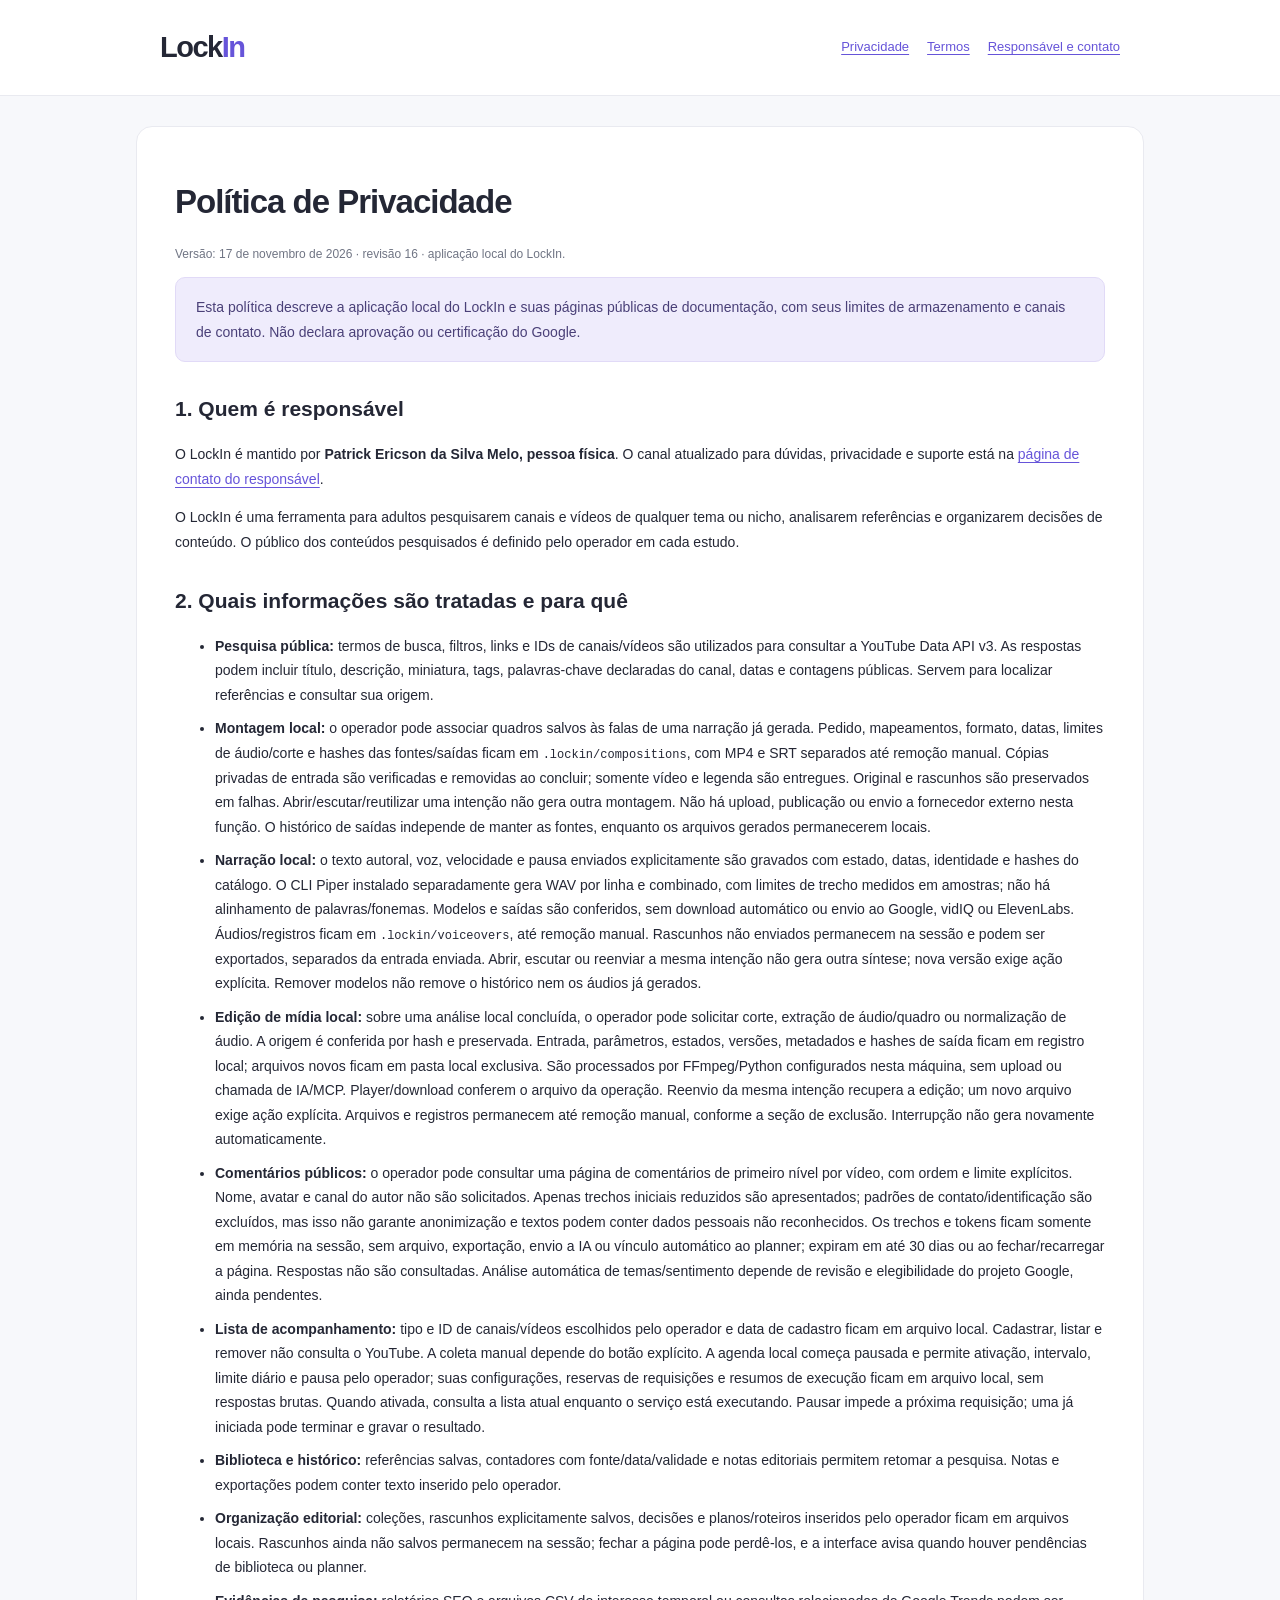
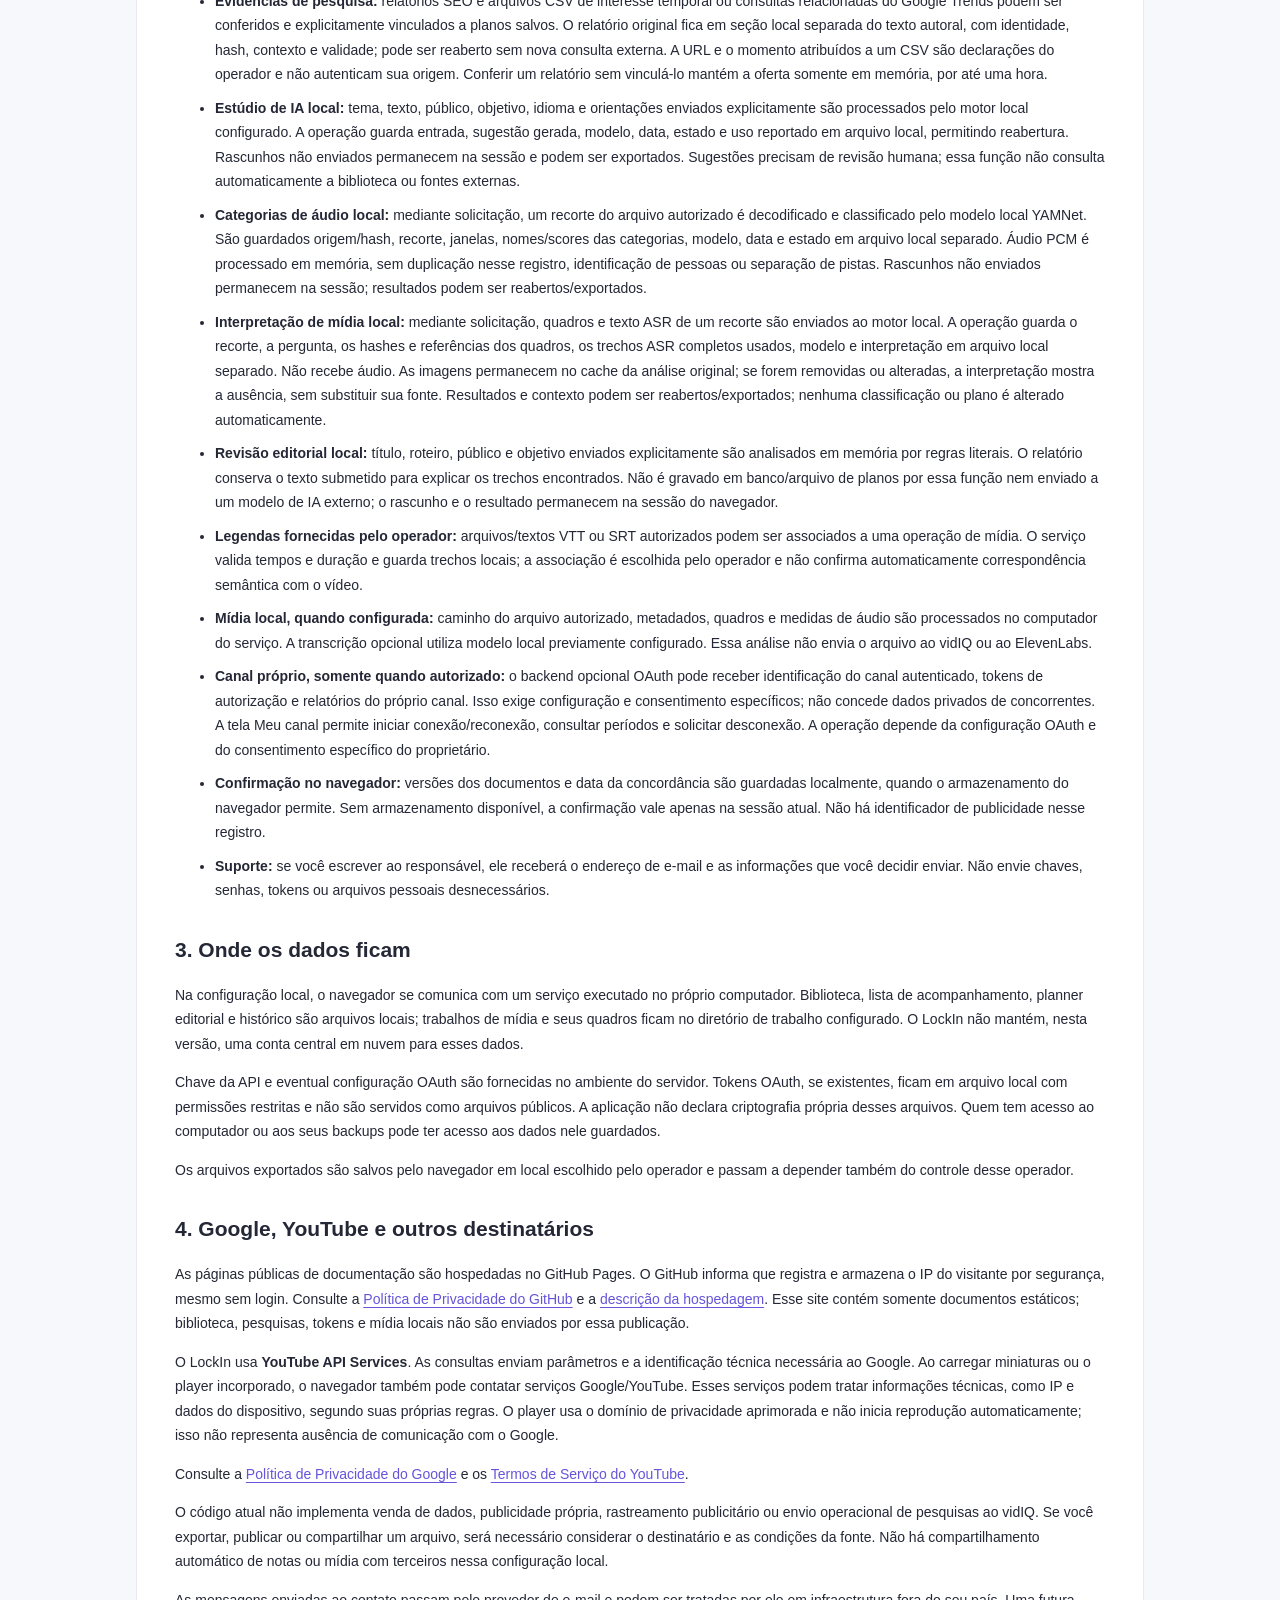
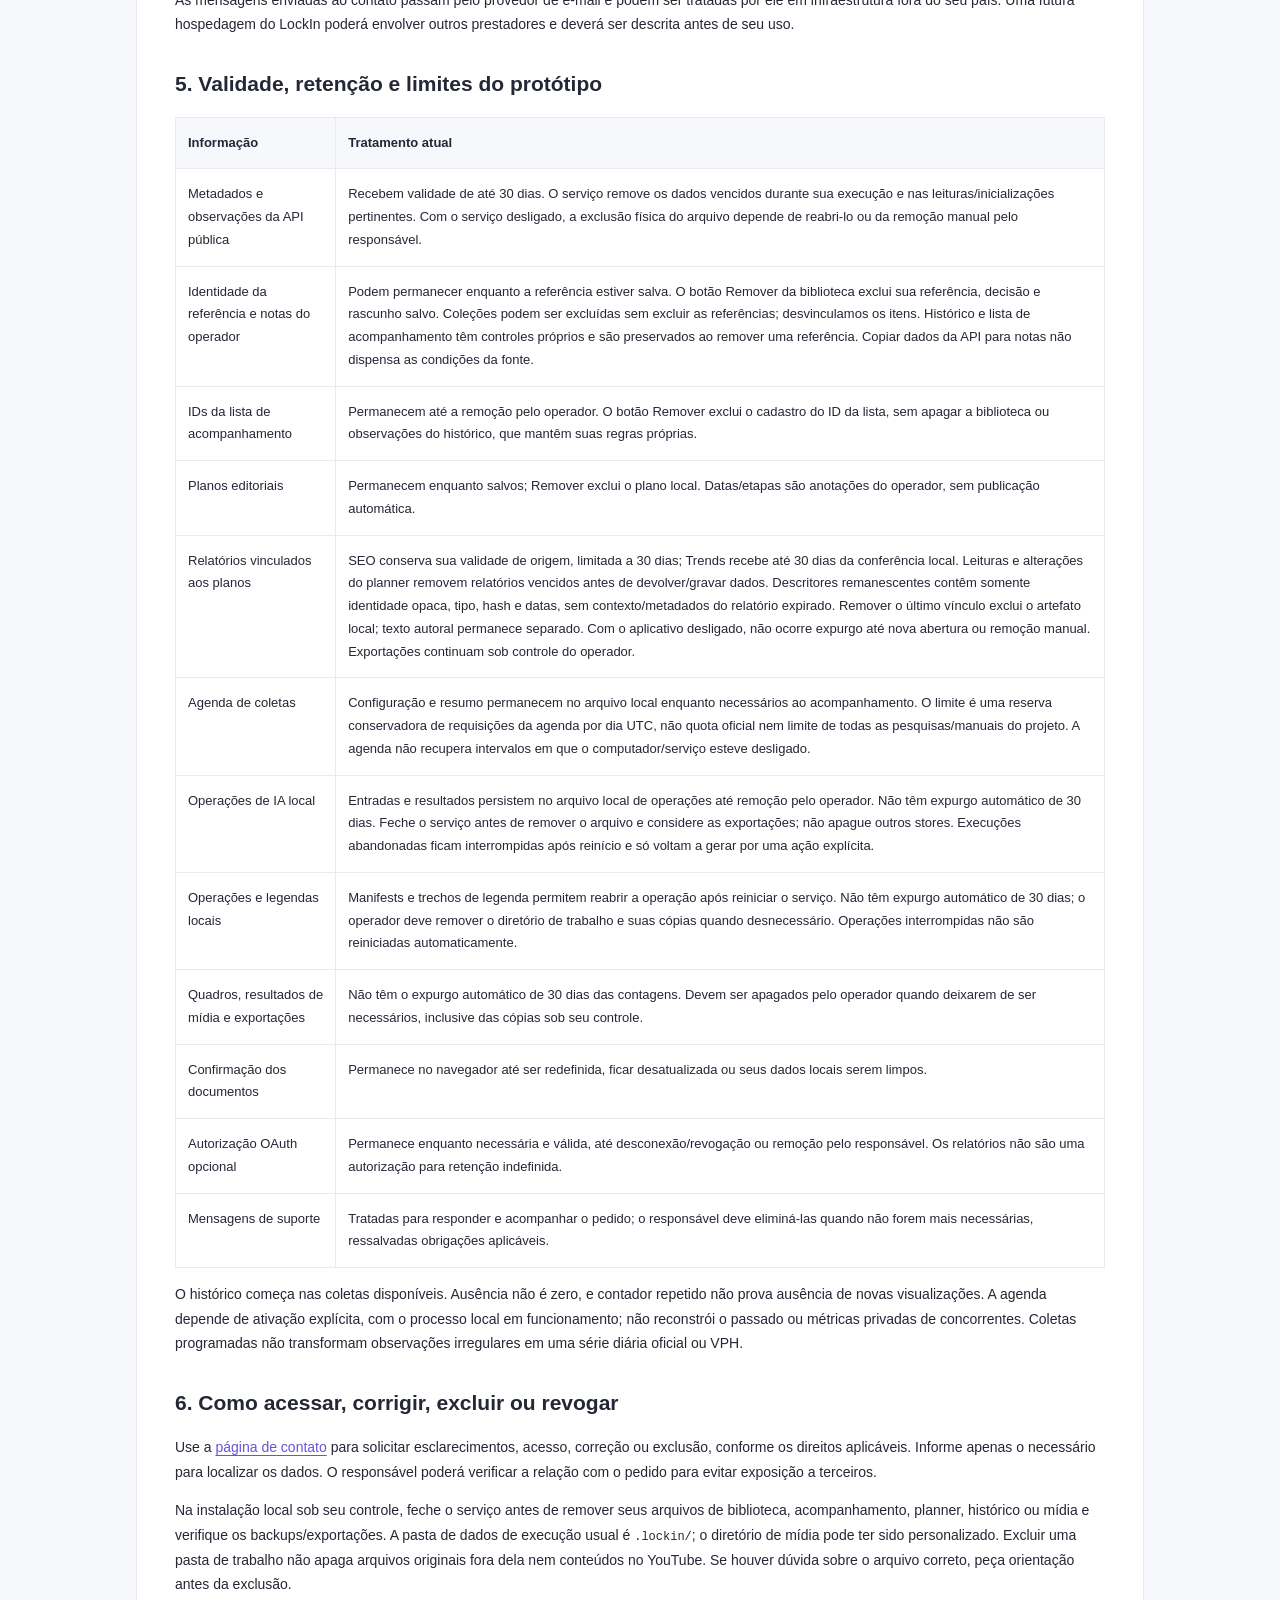
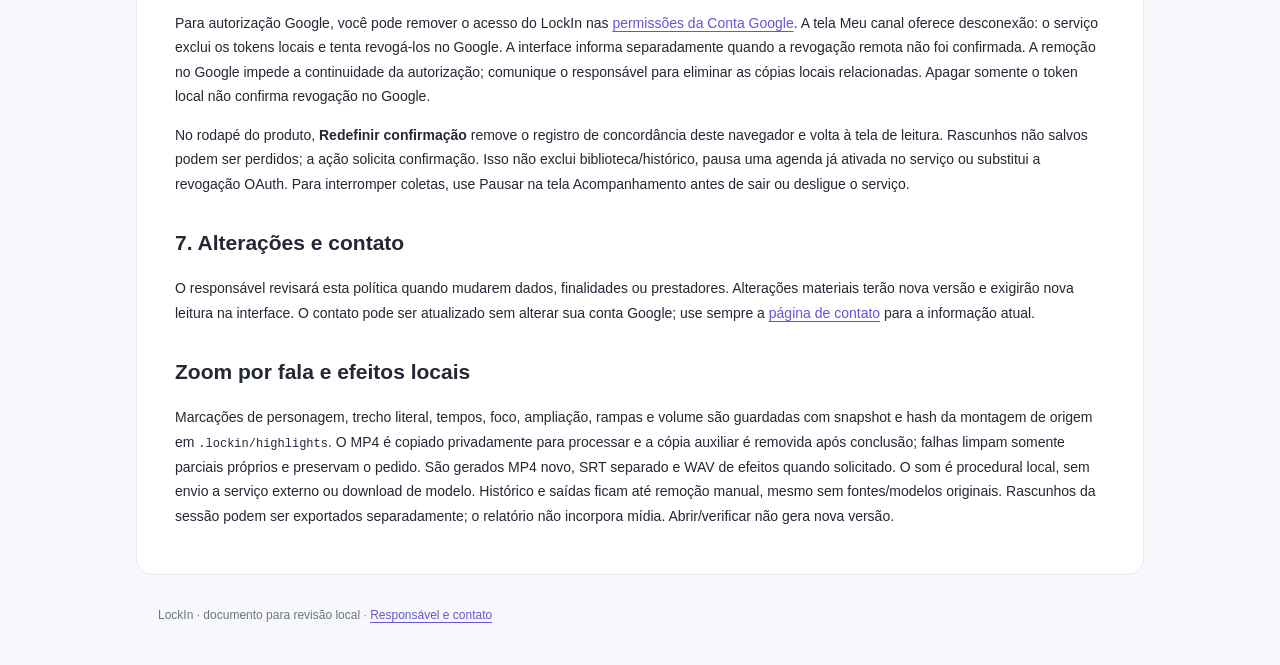
==== commit 3d6fc5b0: "docs: describe local speech highlights and effects revision 16" ====
--- a/legal/privacy.html
+++ b/legal/privacy.html
@@ -1,6 +1,6 @@
 <!doctype html><html lang="pt-BR"><head><meta charset="utf-8"><meta name="viewport" content="width=device-width,initial-scale=1"><meta name="robots" content="noindex"><title>Privacidade · LockIn</title><link rel="stylesheet" href="./legal.css"></head><body>
 <a class="skip" href="#content">Ir para o conteúdo</a><header><a class="brand" href="../">Lock<span>In</span></a><nav aria-label="Documentos"><a href="./privacy.html" aria-current="page">Privacidade</a><a href="./terms.html">Termos</a><a href="./contact.html">Responsável e contato</a></nav></header>
-<main id="content"><h1>Política de Privacidade</h1><p class="version">Versão: 17 de novembro de 2026 · revisão 15 · aplicação local do LockIn.</p>
+<main id="content"><h1>Política de Privacidade</h1><p class="version">Versão: 17 de novembro de 2026 · revisão 16 · aplicação local do LockIn.</p>
 <div class="notice"><p>Esta política descreve a aplicação local do LockIn e suas páginas públicas de documentação, com seus limites de armazenamento e canais de contato. Não declara aprovação ou certificação do Google.</p></div>
 <section><h2>1. Quem é responsável</h2><p>O LockIn é mantido por <strong>Patrick Ericson da Silva Melo, pessoa física</strong>. O canal atualizado para dúvidas, privacidade e suporte está na <a href="./contact.html">página de contato do responsável</a>.</p><p>O LockIn é uma ferramenta para adultos pesquisarem canais e vídeos de qualquer tema ou nicho, analisarem referências e organizarem decisões de conteúdo. O público dos conteúdos pesquisados é definido pelo operador em cada estudo.</p></section>
 <section><h2>2. Quais informações são tratadas e para quê</h2><ul>
@@ -41,4 +41,4 @@
 </tbody></table></div><p>O histórico começa nas coletas disponíveis. Ausência não é zero, e contador repetido não prova ausência de novas visualizações. A agenda depende de ativação explícita, com o processo local em funcionamento; não reconstrói o passado ou métricas privadas de concorrentes. Coletas programadas não transformam observações irregulares em uma série diária oficial ou VPH.</p></section>
 <section><h2>6. Como acessar, corrigir, excluir ou revogar</h2><p>Use a <a href="./contact.html">página de contato</a> para solicitar esclarecimentos, acesso, correção ou exclusão, conforme os direitos aplicáveis. Informe apenas o necessário para localizar os dados. O responsável poderá verificar a relação com o pedido para evitar exposição a terceiros.</p><p>Na instalação local sob seu controle, feche o serviço antes de remover seus arquivos de biblioteca, acompanhamento, planner, histórico ou mídia e verifique os backups/exportações. A pasta de dados de execução usual é <code>.lockin/</code>; o diretório de mídia pode ter sido personalizado. Excluir uma pasta de trabalho não apaga arquivos originais fora dela nem conteúdos no YouTube. Se houver dúvida sobre o arquivo correto, peça orientação antes da exclusão.</p><p>Para autorização Google, você pode remover o acesso do LockIn nas <a href="https://myaccount.google.com/permissions" target="_blank" rel="noopener">permissões da Conta Google</a>. A tela Meu canal oferece desconexão: o serviço exclui os tokens locais e tenta revogá-los no Google. A interface informa separadamente quando a revogação remota não foi confirmada. A remoção no Google impede a continuidade da autorização; comunique o responsável para eliminar as cópias locais relacionadas. Apagar somente o token local não confirma revogação no Google.</p><p>No rodapé do produto, <strong>Redefinir confirmação</strong> remove o registro de concordância deste navegador e volta à tela de leitura. Rascunhos não salvos podem ser perdidos; a ação solicita confirmação. Isso não exclui biblioteca/histórico, pausa uma agenda já ativada no serviço ou substitui a revogação OAuth. Para interromper coletas, use Pausar na tela Acompanhamento antes de sair ou desligue o serviço.</p></section>
 <section><h2>7. Alterações e contato</h2><p>O responsável revisará esta política quando mudarem dados, finalidades ou prestadores. Alterações materiais terão nova versão e exigirão nova leitura na interface. O contato pode ser atualizado sem alterar sua conta Google; use sempre a <a href="./contact.html">página de contato</a> para a informação atual.</p></section>
-</main><footer>LockIn · documento para revisão local · <a href="./contact.html">Responsável e contato</a></footer></body></html>
+<section><h2>Zoom por fala e efeitos locais</h2><p>Marcações de personagem, trecho literal, tempos, foco, ampliação, rampas e volume são guardadas com snapshot e hash da montagem de origem em <code>.lockin/highlights</code>. O MP4 é copiado privadamente para processar e a cópia auxiliar é removida após conclusão; falhas limpam somente parciais próprios e preservam o pedido. São gerados MP4 novo, SRT separado e WAV de efeitos quando solicitado. O som é procedural local, sem envio a serviço externo ou download de modelo. Histórico e saídas ficam até remoção manual, mesmo sem fontes/modelos originais. Rascunhos da sessão podem ser exportados separadamente; o relatório não incorpora mídia. Abrir/verificar não gera nova versão.</p></section></main><footer>LockIn · documento para revisão local · <a href="./contact.html">Responsável e contato</a></footer></body></html>
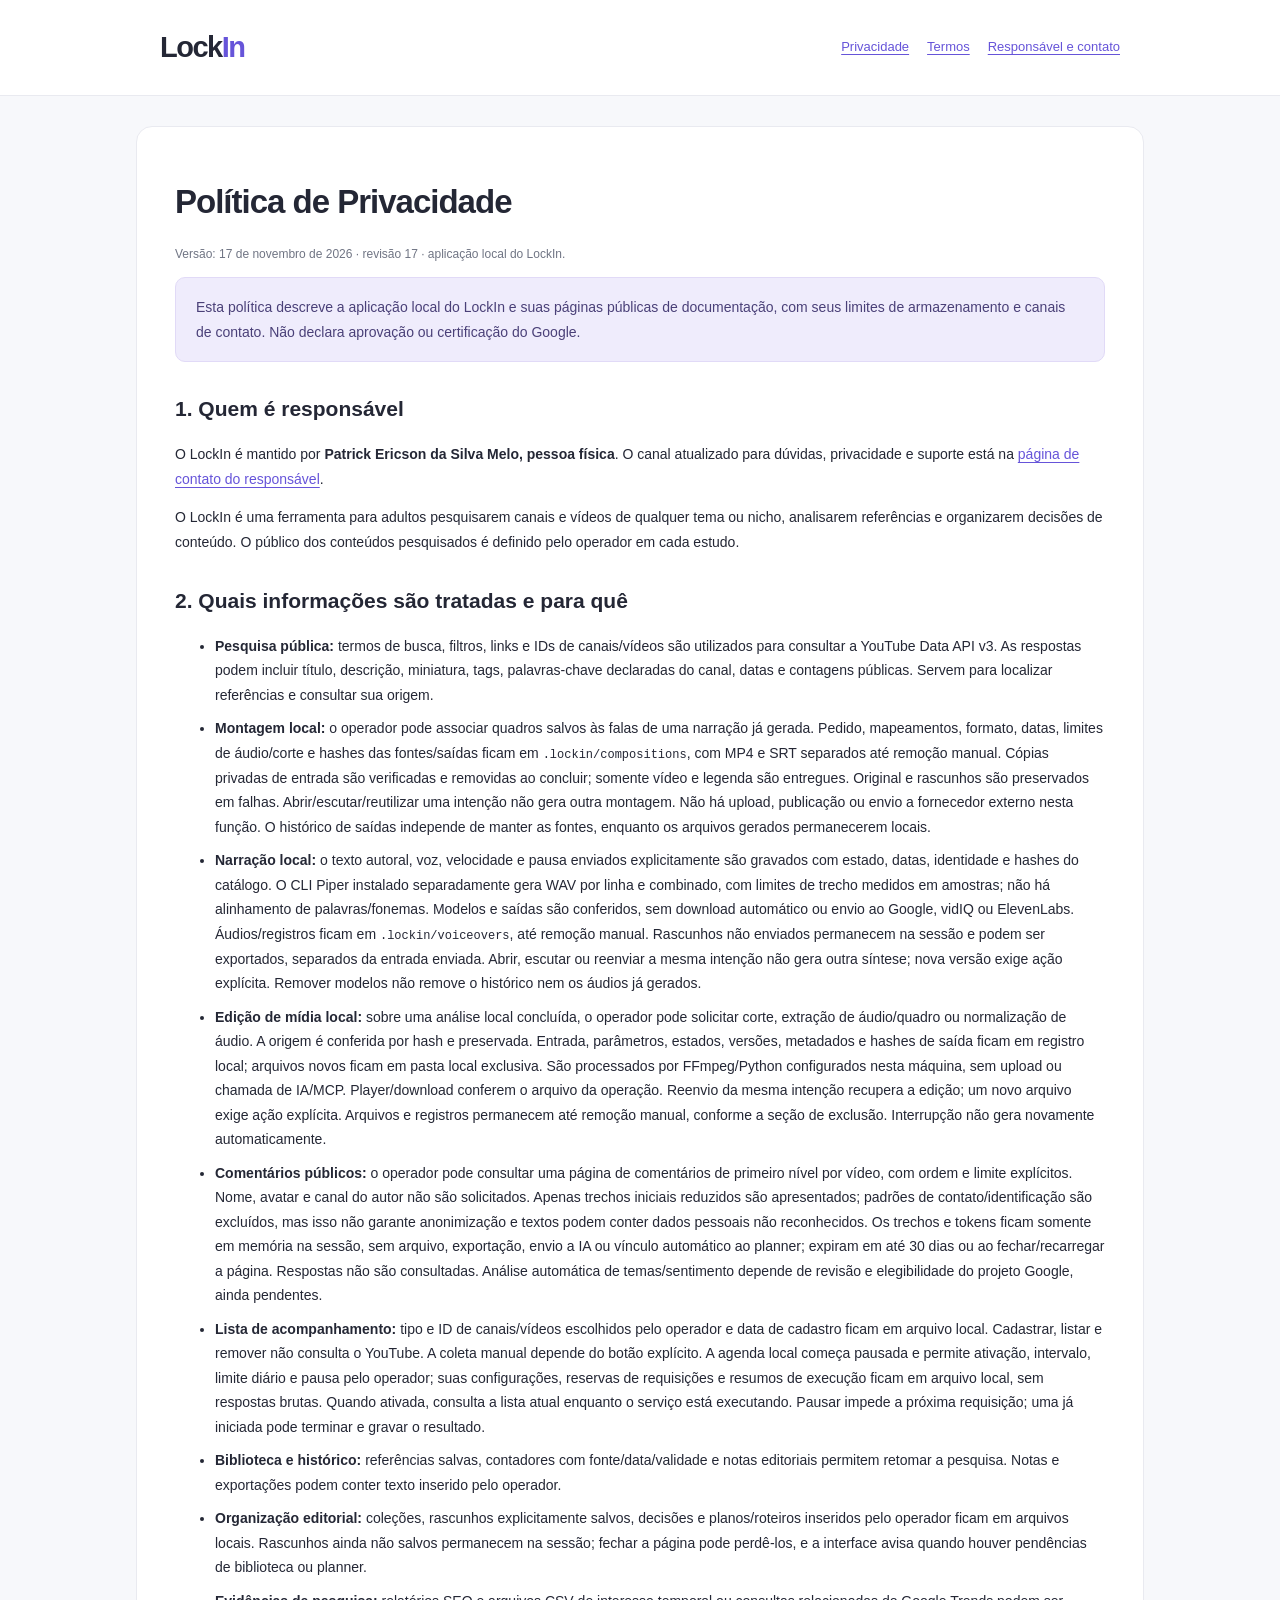
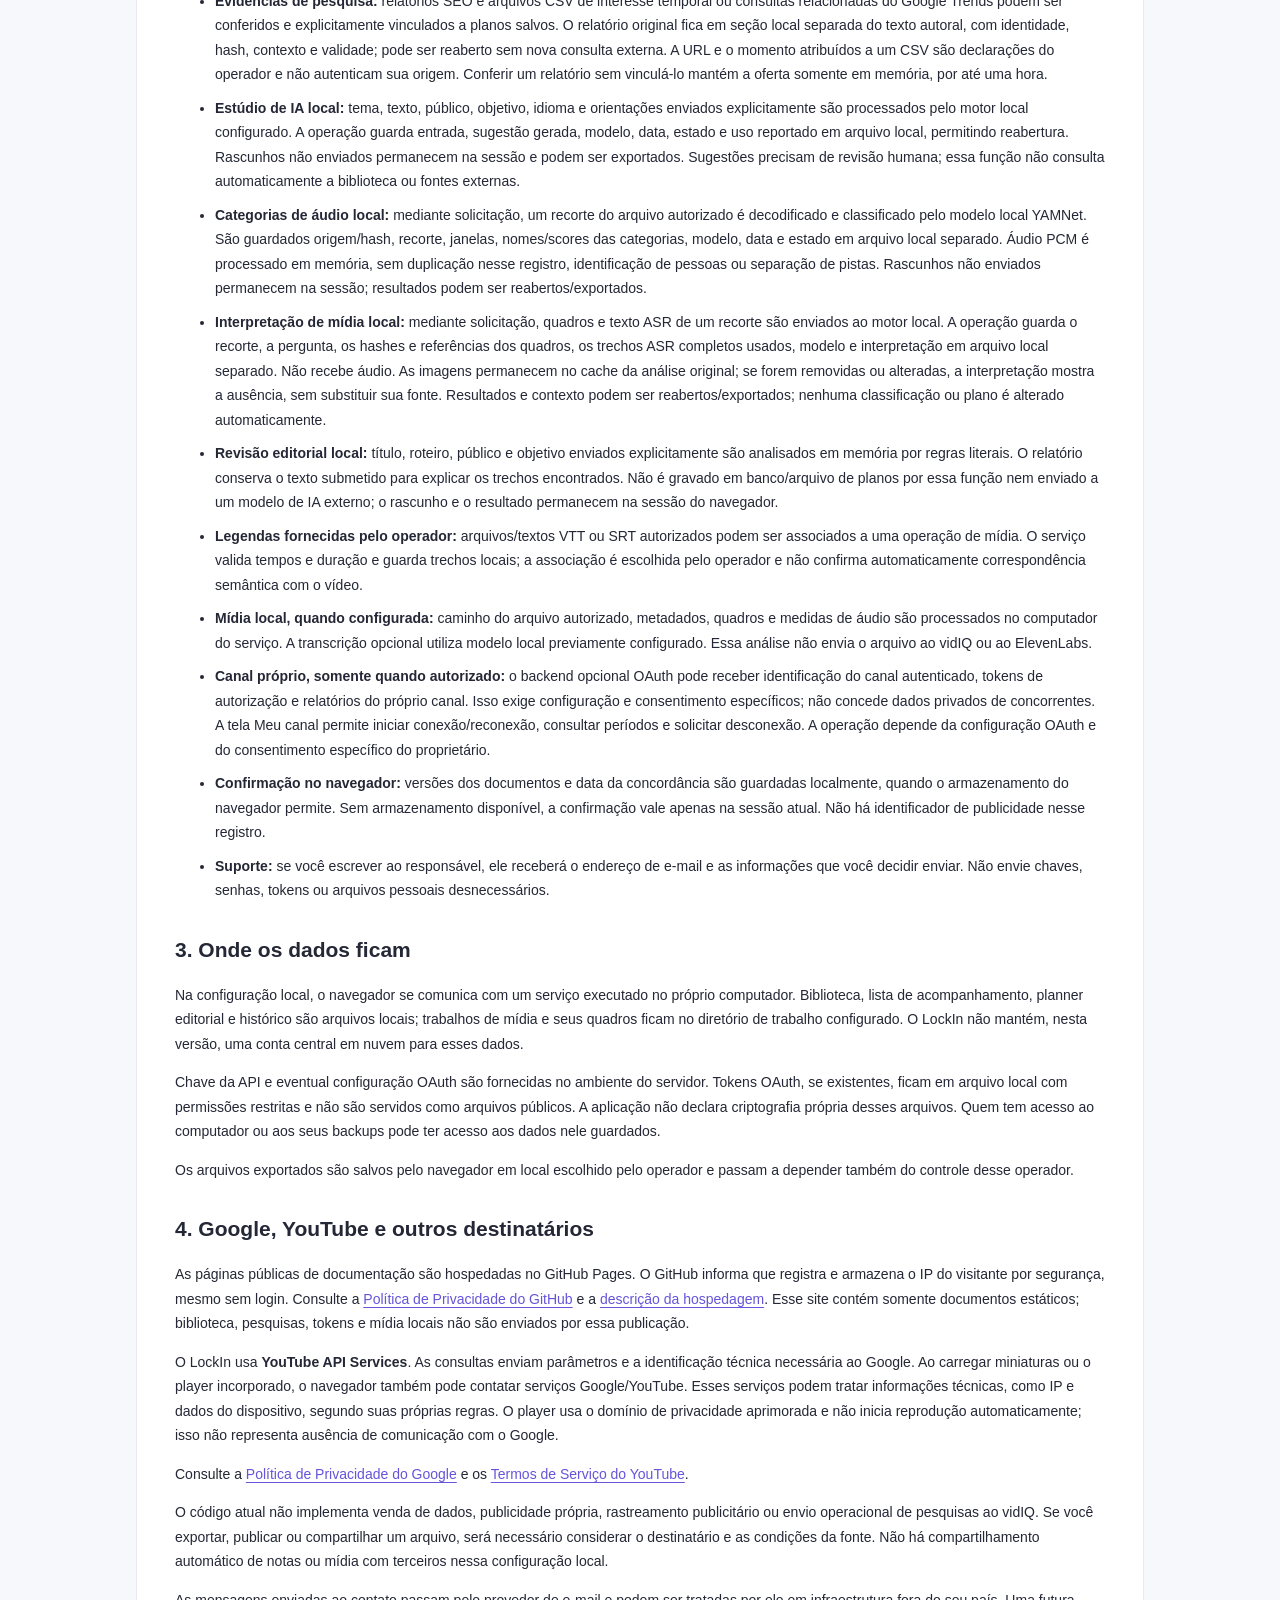
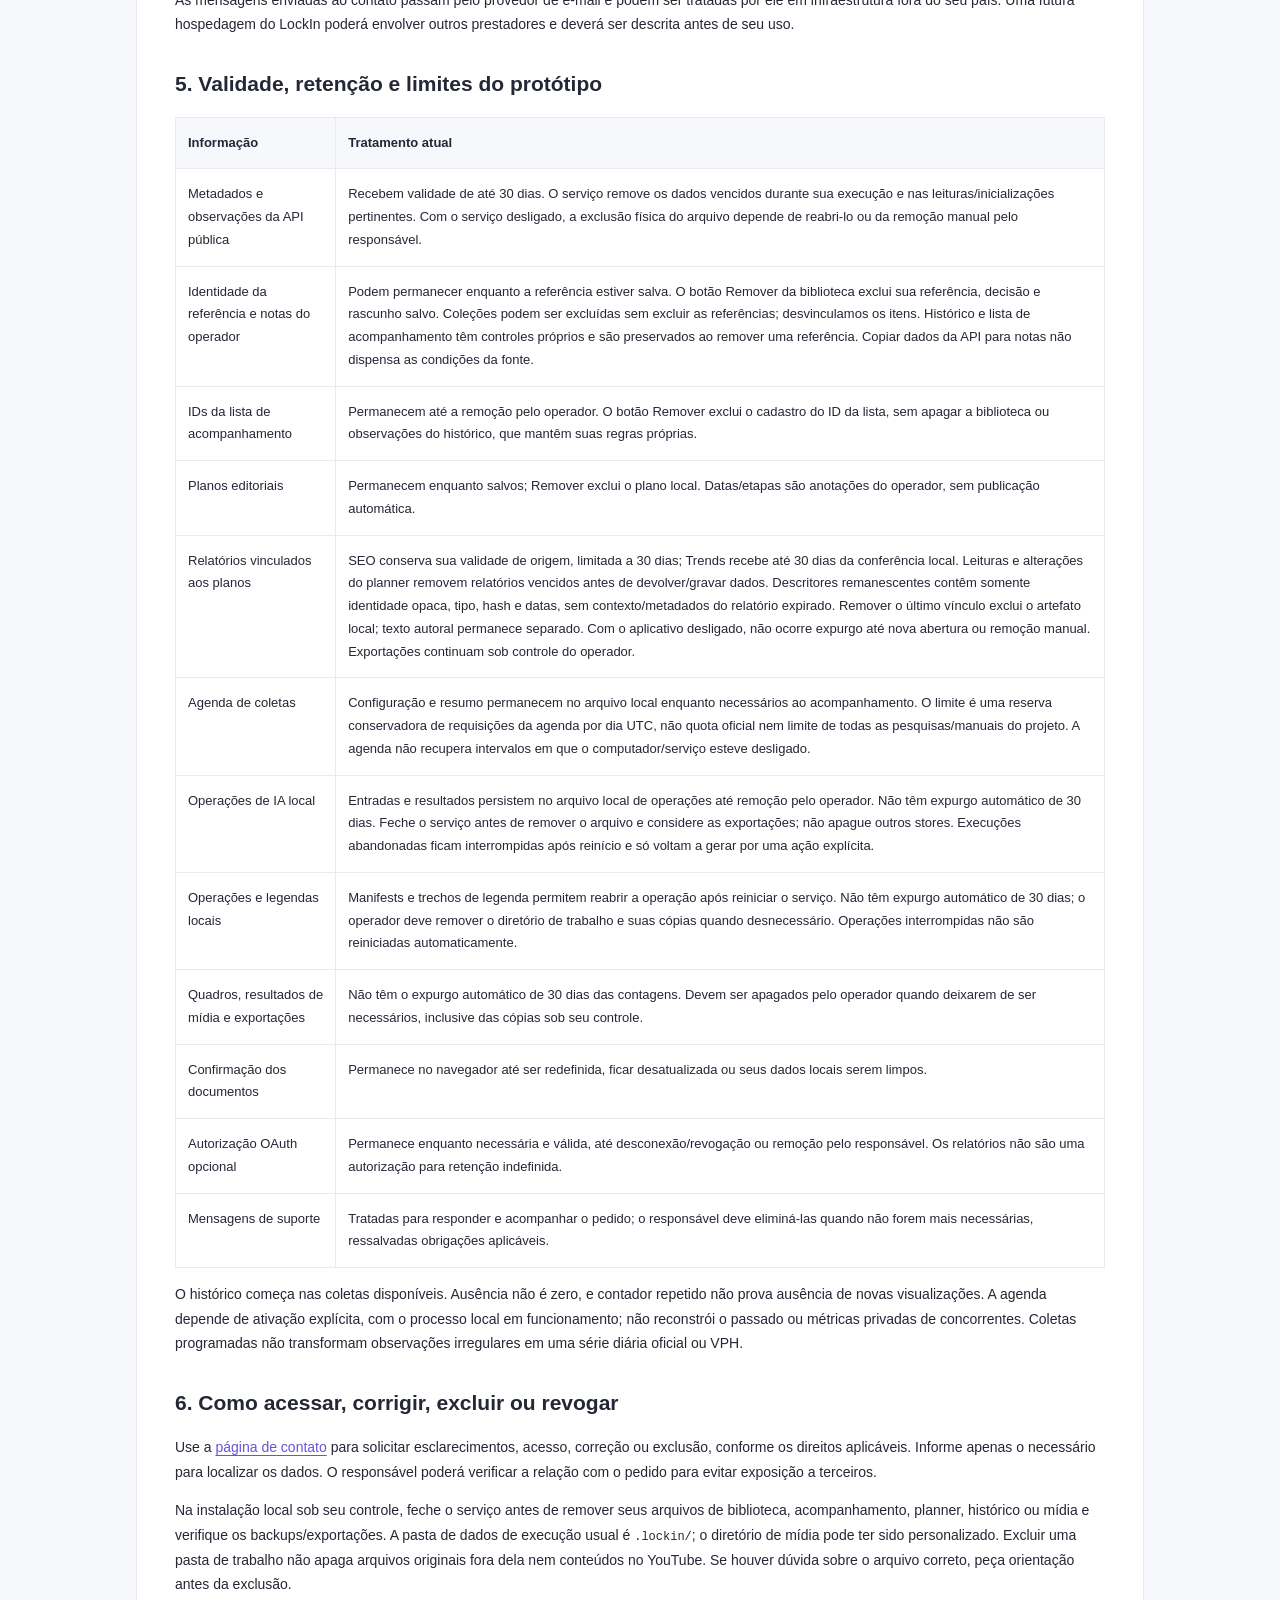
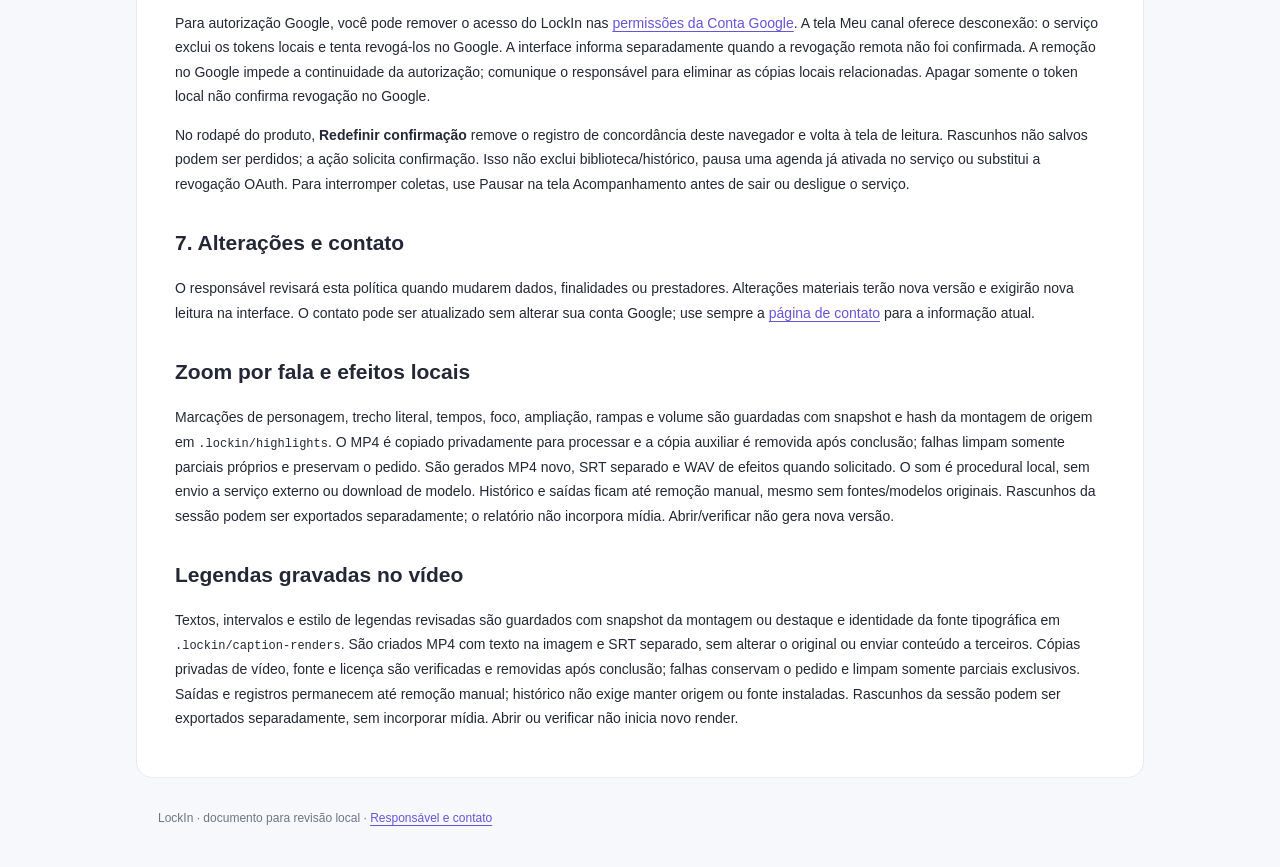
==== commit 557caa6c: "docs: describe reviewed video captions revision 17" ====
--- a/legal/privacy.html
+++ b/legal/privacy.html
@@ -1,6 +1,6 @@
 <!doctype html><html lang="pt-BR"><head><meta charset="utf-8"><meta name="viewport" content="width=device-width,initial-scale=1"><meta name="robots" content="noindex"><title>Privacidade · LockIn</title><link rel="stylesheet" href="./legal.css"></head><body>
 <a class="skip" href="#content">Ir para o conteúdo</a><header><a class="brand" href="../">Lock<span>In</span></a><nav aria-label="Documentos"><a href="./privacy.html" aria-current="page">Privacidade</a><a href="./terms.html">Termos</a><a href="./contact.html">Responsável e contato</a></nav></header>
-<main id="content"><h1>Política de Privacidade</h1><p class="version">Versão: 17 de novembro de 2026 · revisão 16 · aplicação local do LockIn.</p>
+<main id="content"><h1>Política de Privacidade</h1><p class="version">Versão: 17 de novembro de 2026 · revisão 17 · aplicação local do LockIn.</p>
 <div class="notice"><p>Esta política descreve a aplicação local do LockIn e suas páginas públicas de documentação, com seus limites de armazenamento e canais de contato. Não declara aprovação ou certificação do Google.</p></div>
 <section><h2>1. Quem é responsável</h2><p>O LockIn é mantido por <strong>Patrick Ericson da Silva Melo, pessoa física</strong>. O canal atualizado para dúvidas, privacidade e suporte está na <a href="./contact.html">página de contato do responsável</a>.</p><p>O LockIn é uma ferramenta para adultos pesquisarem canais e vídeos de qualquer tema ou nicho, analisarem referências e organizarem decisões de conteúdo. O público dos conteúdos pesquisados é definido pelo operador em cada estudo.</p></section>
 <section><h2>2. Quais informações são tratadas e para quê</h2><ul>
@@ -41,4 +41,4 @@
 </tbody></table></div><p>O histórico começa nas coletas disponíveis. Ausência não é zero, e contador repetido não prova ausência de novas visualizações. A agenda depende de ativação explícita, com o processo local em funcionamento; não reconstrói o passado ou métricas privadas de concorrentes. Coletas programadas não transformam observações irregulares em uma série diária oficial ou VPH.</p></section>
 <section><h2>6. Como acessar, corrigir, excluir ou revogar</h2><p>Use a <a href="./contact.html">página de contato</a> para solicitar esclarecimentos, acesso, correção ou exclusão, conforme os direitos aplicáveis. Informe apenas o necessário para localizar os dados. O responsável poderá verificar a relação com o pedido para evitar exposição a terceiros.</p><p>Na instalação local sob seu controle, feche o serviço antes de remover seus arquivos de biblioteca, acompanhamento, planner, histórico ou mídia e verifique os backups/exportações. A pasta de dados de execução usual é <code>.lockin/</code>; o diretório de mídia pode ter sido personalizado. Excluir uma pasta de trabalho não apaga arquivos originais fora dela nem conteúdos no YouTube. Se houver dúvida sobre o arquivo correto, peça orientação antes da exclusão.</p><p>Para autorização Google, você pode remover o acesso do LockIn nas <a href="https://myaccount.google.com/permissions" target="_blank" rel="noopener">permissões da Conta Google</a>. A tela Meu canal oferece desconexão: o serviço exclui os tokens locais e tenta revogá-los no Google. A interface informa separadamente quando a revogação remota não foi confirmada. A remoção no Google impede a continuidade da autorização; comunique o responsável para eliminar as cópias locais relacionadas. Apagar somente o token local não confirma revogação no Google.</p><p>No rodapé do produto, <strong>Redefinir confirmação</strong> remove o registro de concordância deste navegador e volta à tela de leitura. Rascunhos não salvos podem ser perdidos; a ação solicita confirmação. Isso não exclui biblioteca/histórico, pausa uma agenda já ativada no serviço ou substitui a revogação OAuth. Para interromper coletas, use Pausar na tela Acompanhamento antes de sair ou desligue o serviço.</p></section>
 <section><h2>7. Alterações e contato</h2><p>O responsável revisará esta política quando mudarem dados, finalidades ou prestadores. Alterações materiais terão nova versão e exigirão nova leitura na interface. O contato pode ser atualizado sem alterar sua conta Google; use sempre a <a href="./contact.html">página de contato</a> para a informação atual.</p></section>
-<section><h2>Zoom por fala e efeitos locais</h2><p>Marcações de personagem, trecho literal, tempos, foco, ampliação, rampas e volume são guardadas com snapshot e hash da montagem de origem em <code>.lockin/highlights</code>. O MP4 é copiado privadamente para processar e a cópia auxiliar é removida após conclusão; falhas limpam somente parciais próprios e preservam o pedido. São gerados MP4 novo, SRT separado e WAV de efeitos quando solicitado. O som é procedural local, sem envio a serviço externo ou download de modelo. Histórico e saídas ficam até remoção manual, mesmo sem fontes/modelos originais. Rascunhos da sessão podem ser exportados separadamente; o relatório não incorpora mídia. Abrir/verificar não gera nova versão.</p></section></main><footer>LockIn · documento para revisão local · <a href="./contact.html">Responsável e contato</a></footer></body></html>
+<section><h2>Zoom por fala e efeitos locais</h2><p>Marcações de personagem, trecho literal, tempos, foco, ampliação, rampas e volume são guardadas com snapshot e hash da montagem de origem em <code>.lockin/highlights</code>. O MP4 é copiado privadamente para processar e a cópia auxiliar é removida após conclusão; falhas limpam somente parciais próprios e preservam o pedido. São gerados MP4 novo, SRT separado e WAV de efeitos quando solicitado. O som é procedural local, sem envio a serviço externo ou download de modelo. Histórico e saídas ficam até remoção manual, mesmo sem fontes/modelos originais. Rascunhos da sessão podem ser exportados separadamente; o relatório não incorpora mídia. Abrir/verificar não gera nova versão.</p></section><section><h2>Legendas gravadas no vídeo</h2><p>Textos, intervalos e estilo de legendas revisadas são guardados com snapshot da montagem ou destaque e identidade da fonte tipográfica em <code>.lockin/caption-renders</code>. São criados MP4 com texto na imagem e SRT separado, sem alterar o original ou enviar conteúdo a terceiros. Cópias privadas de vídeo, fonte e licença são verificadas e removidas após conclusão; falhas conservam o pedido e limpam somente parciais exclusivos. Saídas e registros permanecem até remoção manual; histórico não exige manter origem ou fonte instaladas. Rascunhos da sessão podem ser exportados separadamente, sem incorporar mídia. Abrir ou verificar não inicia novo render.</p></section></main><footer>LockIn · documento para revisão local · <a href="./contact.html">Responsável e contato</a></footer></body></html>
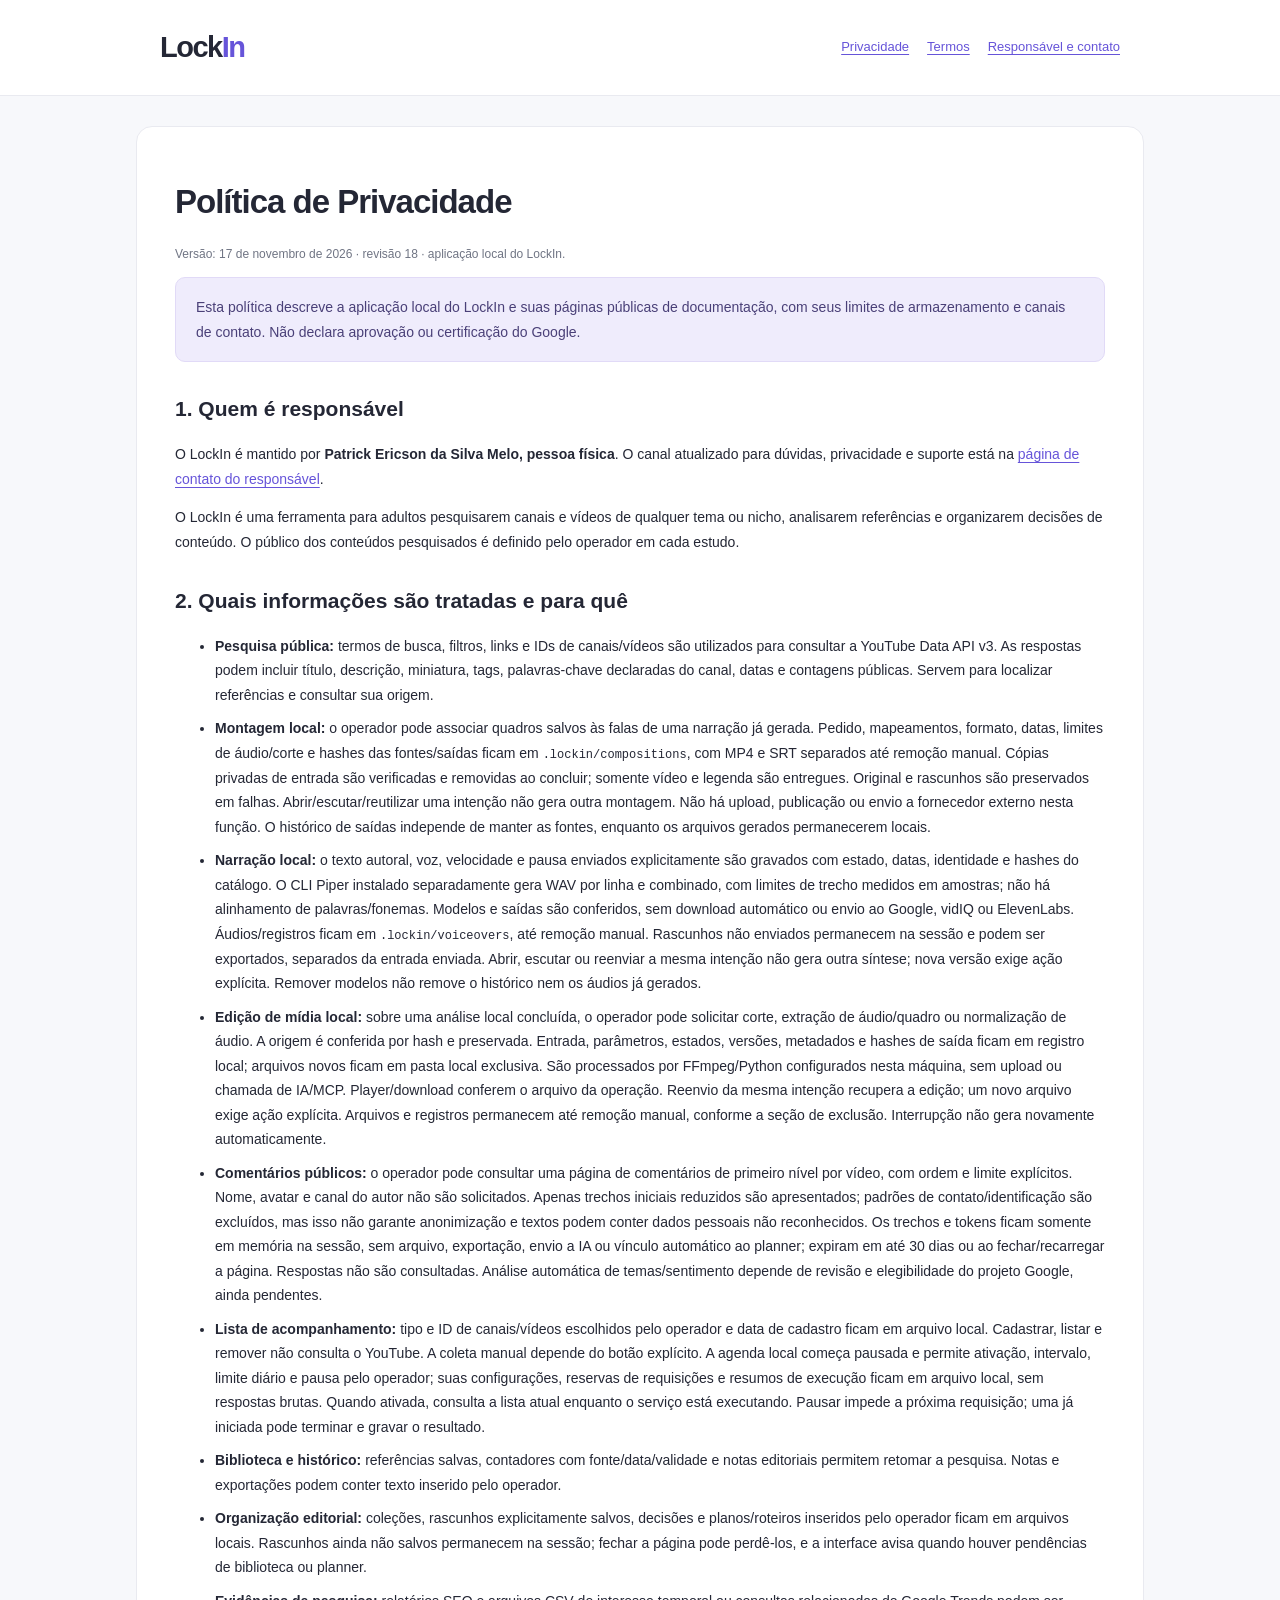
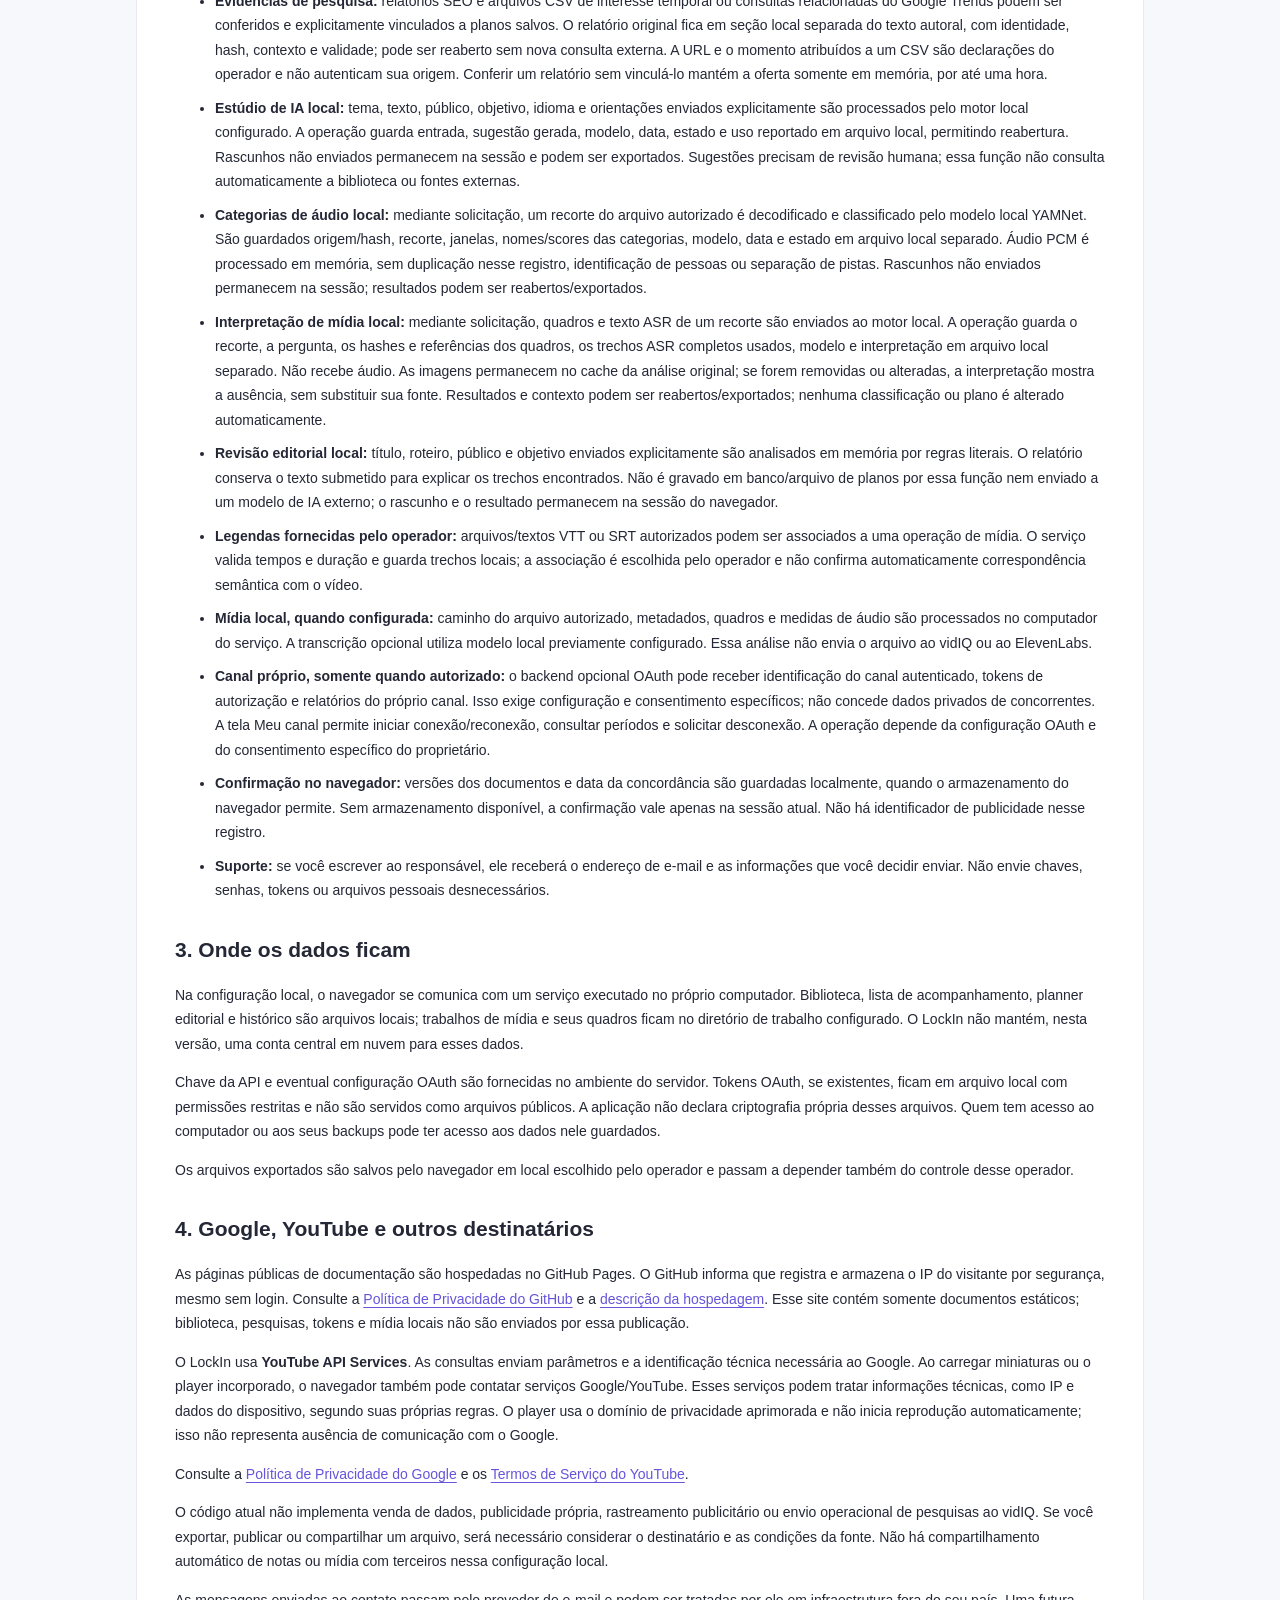
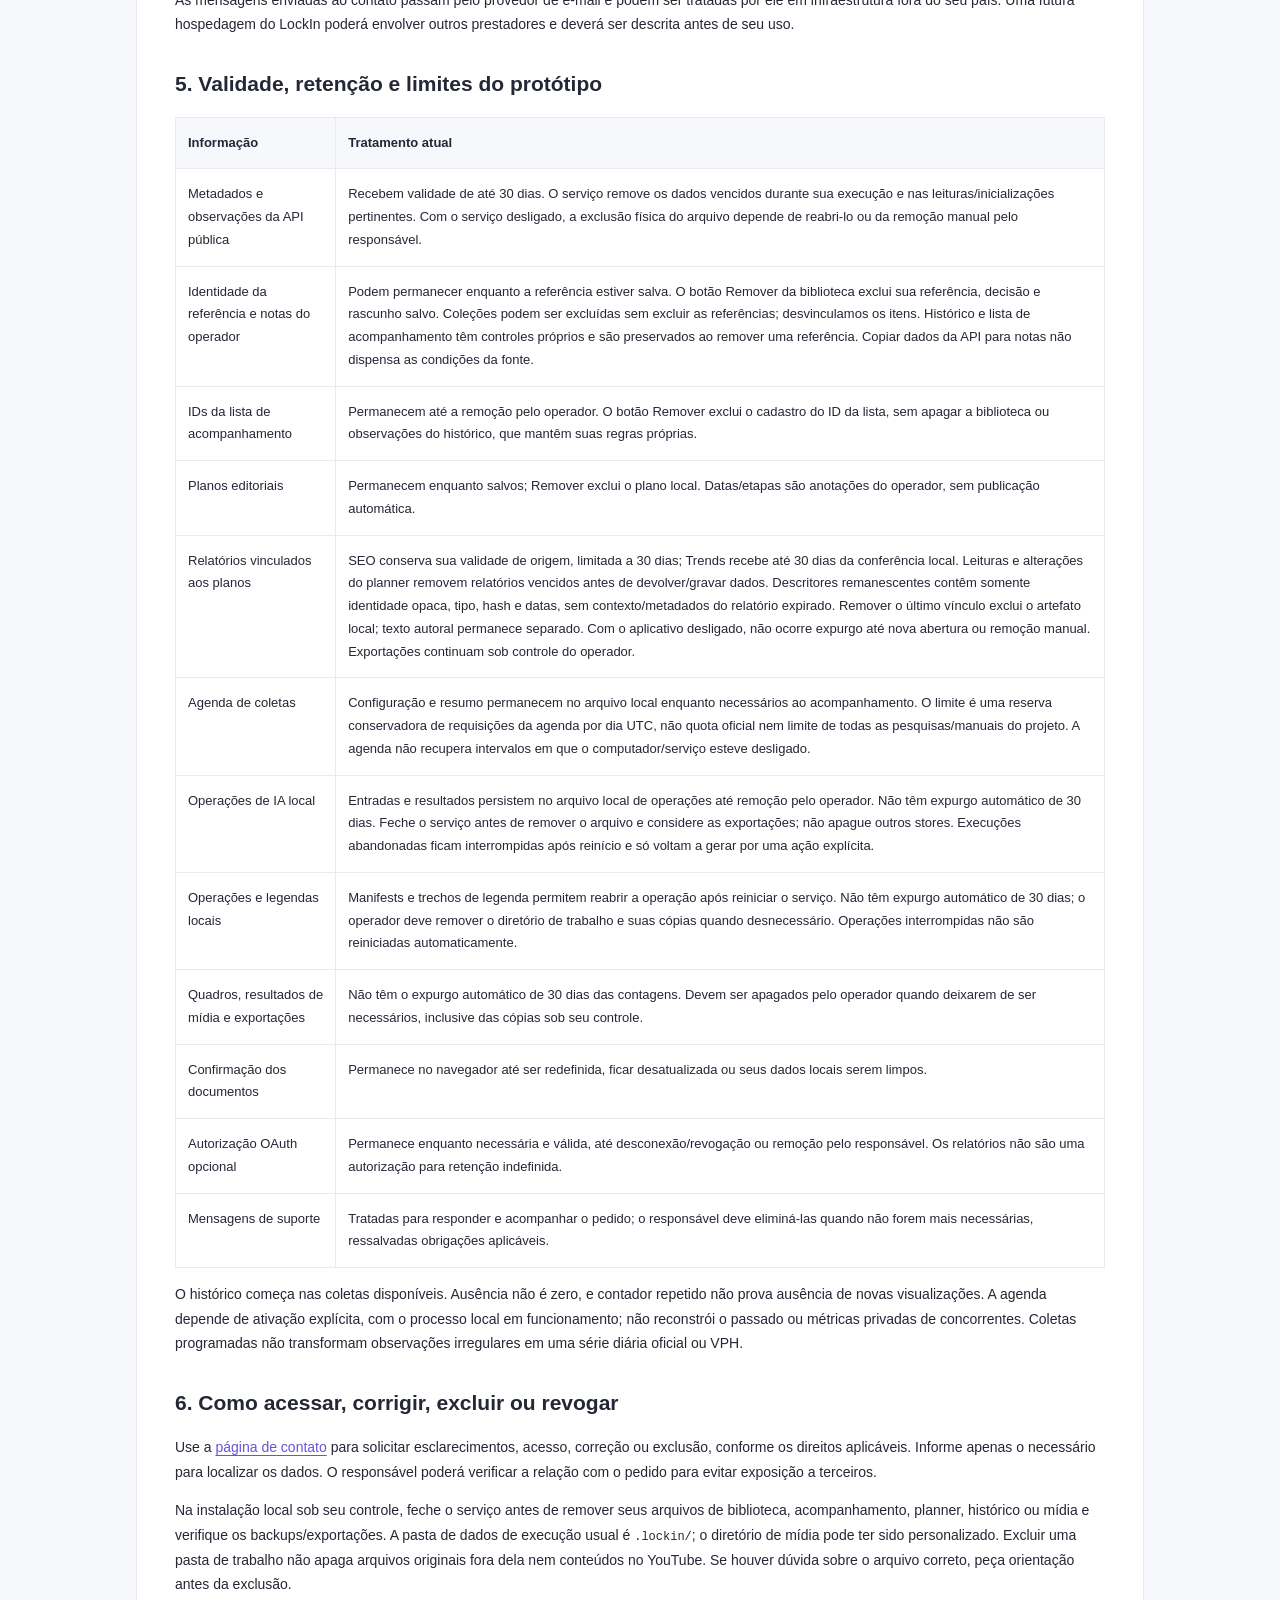
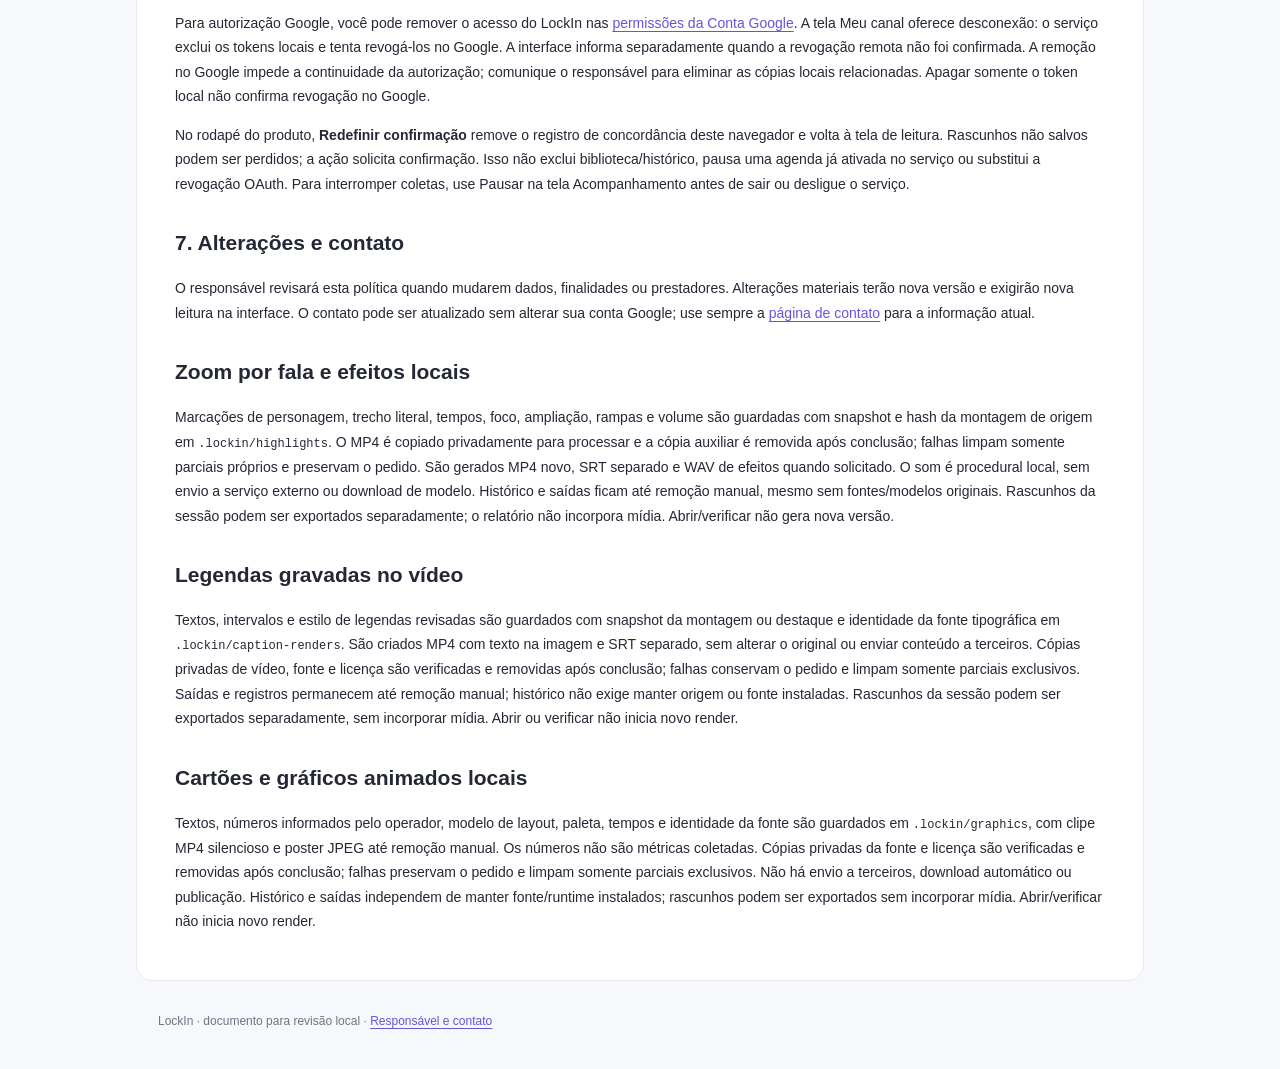
==== commit 7b9dbcbc: "docs: sync local graphics privacy and terms revision 18" ====
--- a/legal/privacy.html
+++ b/legal/privacy.html
@@ -1,6 +1,6 @@
 <!doctype html><html lang="pt-BR"><head><meta charset="utf-8"><meta name="viewport" content="width=device-width,initial-scale=1"><meta name="robots" content="noindex"><title>Privacidade · LockIn</title><link rel="stylesheet" href="./legal.css"></head><body>
 <a class="skip" href="#content">Ir para o conteúdo</a><header><a class="brand" href="../">Lock<span>In</span></a><nav aria-label="Documentos"><a href="./privacy.html" aria-current="page">Privacidade</a><a href="./terms.html">Termos</a><a href="./contact.html">Responsável e contato</a></nav></header>
-<main id="content"><h1>Política de Privacidade</h1><p class="version">Versão: 17 de novembro de 2026 · revisão 17 · aplicação local do LockIn.</p>
+<main id="content"><h1>Política de Privacidade</h1><p class="version">Versão: 17 de novembro de 2026 · revisão 18 · aplicação local do LockIn.</p>
 <div class="notice"><p>Esta política descreve a aplicação local do LockIn e suas páginas públicas de documentação, com seus limites de armazenamento e canais de contato. Não declara aprovação ou certificação do Google.</p></div>
 <section><h2>1. Quem é responsável</h2><p>O LockIn é mantido por <strong>Patrick Ericson da Silva Melo, pessoa física</strong>. O canal atualizado para dúvidas, privacidade e suporte está na <a href="./contact.html">página de contato do responsável</a>.</p><p>O LockIn é uma ferramenta para adultos pesquisarem canais e vídeos de qualquer tema ou nicho, analisarem referências e organizarem decisões de conteúdo. O público dos conteúdos pesquisados é definido pelo operador em cada estudo.</p></section>
 <section><h2>2. Quais informações são tratadas e para quê</h2><ul>
@@ -41,4 +41,4 @@
 </tbody></table></div><p>O histórico começa nas coletas disponíveis. Ausência não é zero, e contador repetido não prova ausência de novas visualizações. A agenda depende de ativação explícita, com o processo local em funcionamento; não reconstrói o passado ou métricas privadas de concorrentes. Coletas programadas não transformam observações irregulares em uma série diária oficial ou VPH.</p></section>
 <section><h2>6. Como acessar, corrigir, excluir ou revogar</h2><p>Use a <a href="./contact.html">página de contato</a> para solicitar esclarecimentos, acesso, correção ou exclusão, conforme os direitos aplicáveis. Informe apenas o necessário para localizar os dados. O responsável poderá verificar a relação com o pedido para evitar exposição a terceiros.</p><p>Na instalação local sob seu controle, feche o serviço antes de remover seus arquivos de biblioteca, acompanhamento, planner, histórico ou mídia e verifique os backups/exportações. A pasta de dados de execução usual é <code>.lockin/</code>; o diretório de mídia pode ter sido personalizado. Excluir uma pasta de trabalho não apaga arquivos originais fora dela nem conteúdos no YouTube. Se houver dúvida sobre o arquivo correto, peça orientação antes da exclusão.</p><p>Para autorização Google, você pode remover o acesso do LockIn nas <a href="https://myaccount.google.com/permissions" target="_blank" rel="noopener">permissões da Conta Google</a>. A tela Meu canal oferece desconexão: o serviço exclui os tokens locais e tenta revogá-los no Google. A interface informa separadamente quando a revogação remota não foi confirmada. A remoção no Google impede a continuidade da autorização; comunique o responsável para eliminar as cópias locais relacionadas. Apagar somente o token local não confirma revogação no Google.</p><p>No rodapé do produto, <strong>Redefinir confirmação</strong> remove o registro de concordância deste navegador e volta à tela de leitura. Rascunhos não salvos podem ser perdidos; a ação solicita confirmação. Isso não exclui biblioteca/histórico, pausa uma agenda já ativada no serviço ou substitui a revogação OAuth. Para interromper coletas, use Pausar na tela Acompanhamento antes de sair ou desligue o serviço.</p></section>
 <section><h2>7. Alterações e contato</h2><p>O responsável revisará esta política quando mudarem dados, finalidades ou prestadores. Alterações materiais terão nova versão e exigirão nova leitura na interface. O contato pode ser atualizado sem alterar sua conta Google; use sempre a <a href="./contact.html">página de contato</a> para a informação atual.</p></section>
-<section><h2>Zoom por fala e efeitos locais</h2><p>Marcações de personagem, trecho literal, tempos, foco, ampliação, rampas e volume são guardadas com snapshot e hash da montagem de origem em <code>.lockin/highlights</code>. O MP4 é copiado privadamente para processar e a cópia auxiliar é removida após conclusão; falhas limpam somente parciais próprios e preservam o pedido. São gerados MP4 novo, SRT separado e WAV de efeitos quando solicitado. O som é procedural local, sem envio a serviço externo ou download de modelo. Histórico e saídas ficam até remoção manual, mesmo sem fontes/modelos originais. Rascunhos da sessão podem ser exportados separadamente; o relatório não incorpora mídia. Abrir/verificar não gera nova versão.</p></section><section><h2>Legendas gravadas no vídeo</h2><p>Textos, intervalos e estilo de legendas revisadas são guardados com snapshot da montagem ou destaque e identidade da fonte tipográfica em <code>.lockin/caption-renders</code>. São criados MP4 com texto na imagem e SRT separado, sem alterar o original ou enviar conteúdo a terceiros. Cópias privadas de vídeo, fonte e licença são verificadas e removidas após conclusão; falhas conservam o pedido e limpam somente parciais exclusivos. Saídas e registros permanecem até remoção manual; histórico não exige manter origem ou fonte instaladas. Rascunhos da sessão podem ser exportados separadamente, sem incorporar mídia. Abrir ou verificar não inicia novo render.</p></section></main><footer>LockIn · documento para revisão local · <a href="./contact.html">Responsável e contato</a></footer></body></html>
+<section><h2>Zoom por fala e efeitos locais</h2><p>Marcações de personagem, trecho literal, tempos, foco, ampliação, rampas e volume são guardadas com snapshot e hash da montagem de origem em <code>.lockin/highlights</code>. O MP4 é copiado privadamente para processar e a cópia auxiliar é removida após conclusão; falhas limpam somente parciais próprios e preservam o pedido. São gerados MP4 novo, SRT separado e WAV de efeitos quando solicitado. O som é procedural local, sem envio a serviço externo ou download de modelo. Histórico e saídas ficam até remoção manual, mesmo sem fontes/modelos originais. Rascunhos da sessão podem ser exportados separadamente; o relatório não incorpora mídia. Abrir/verificar não gera nova versão.</p></section><section><h2>Legendas gravadas no vídeo</h2><p>Textos, intervalos e estilo de legendas revisadas são guardados com snapshot da montagem ou destaque e identidade da fonte tipográfica em <code>.lockin/caption-renders</code>. São criados MP4 com texto na imagem e SRT separado, sem alterar o original ou enviar conteúdo a terceiros. Cópias privadas de vídeo, fonte e licença são verificadas e removidas após conclusão; falhas conservam o pedido e limpam somente parciais exclusivos. Saídas e registros permanecem até remoção manual; histórico não exige manter origem ou fonte instaladas. Rascunhos da sessão podem ser exportados separadamente, sem incorporar mídia. Abrir ou verificar não inicia novo render.</p></section><section><h2>Cartões e gráficos animados locais</h2><p>Textos, números informados pelo operador, modelo de layout, paleta, tempos e identidade da fonte são guardados em <code>.lockin/graphics</code>, com clipe MP4 silencioso e poster JPEG até remoção manual. Os números não são métricas coletadas. Cópias privadas da fonte e licença são verificadas e removidas após conclusão; falhas preservam o pedido e limpam somente parciais exclusivos. Não há envio a terceiros, download automático ou publicação. Histórico e saídas independem de manter fonte/runtime instalados; rascunhos podem ser exportados sem incorporar mídia. Abrir/verificar não inicia novo render.</p></section></main><footer>LockIn · documento para revisão local · <a href="./contact.html">Responsável e contato</a></footer></body></html>
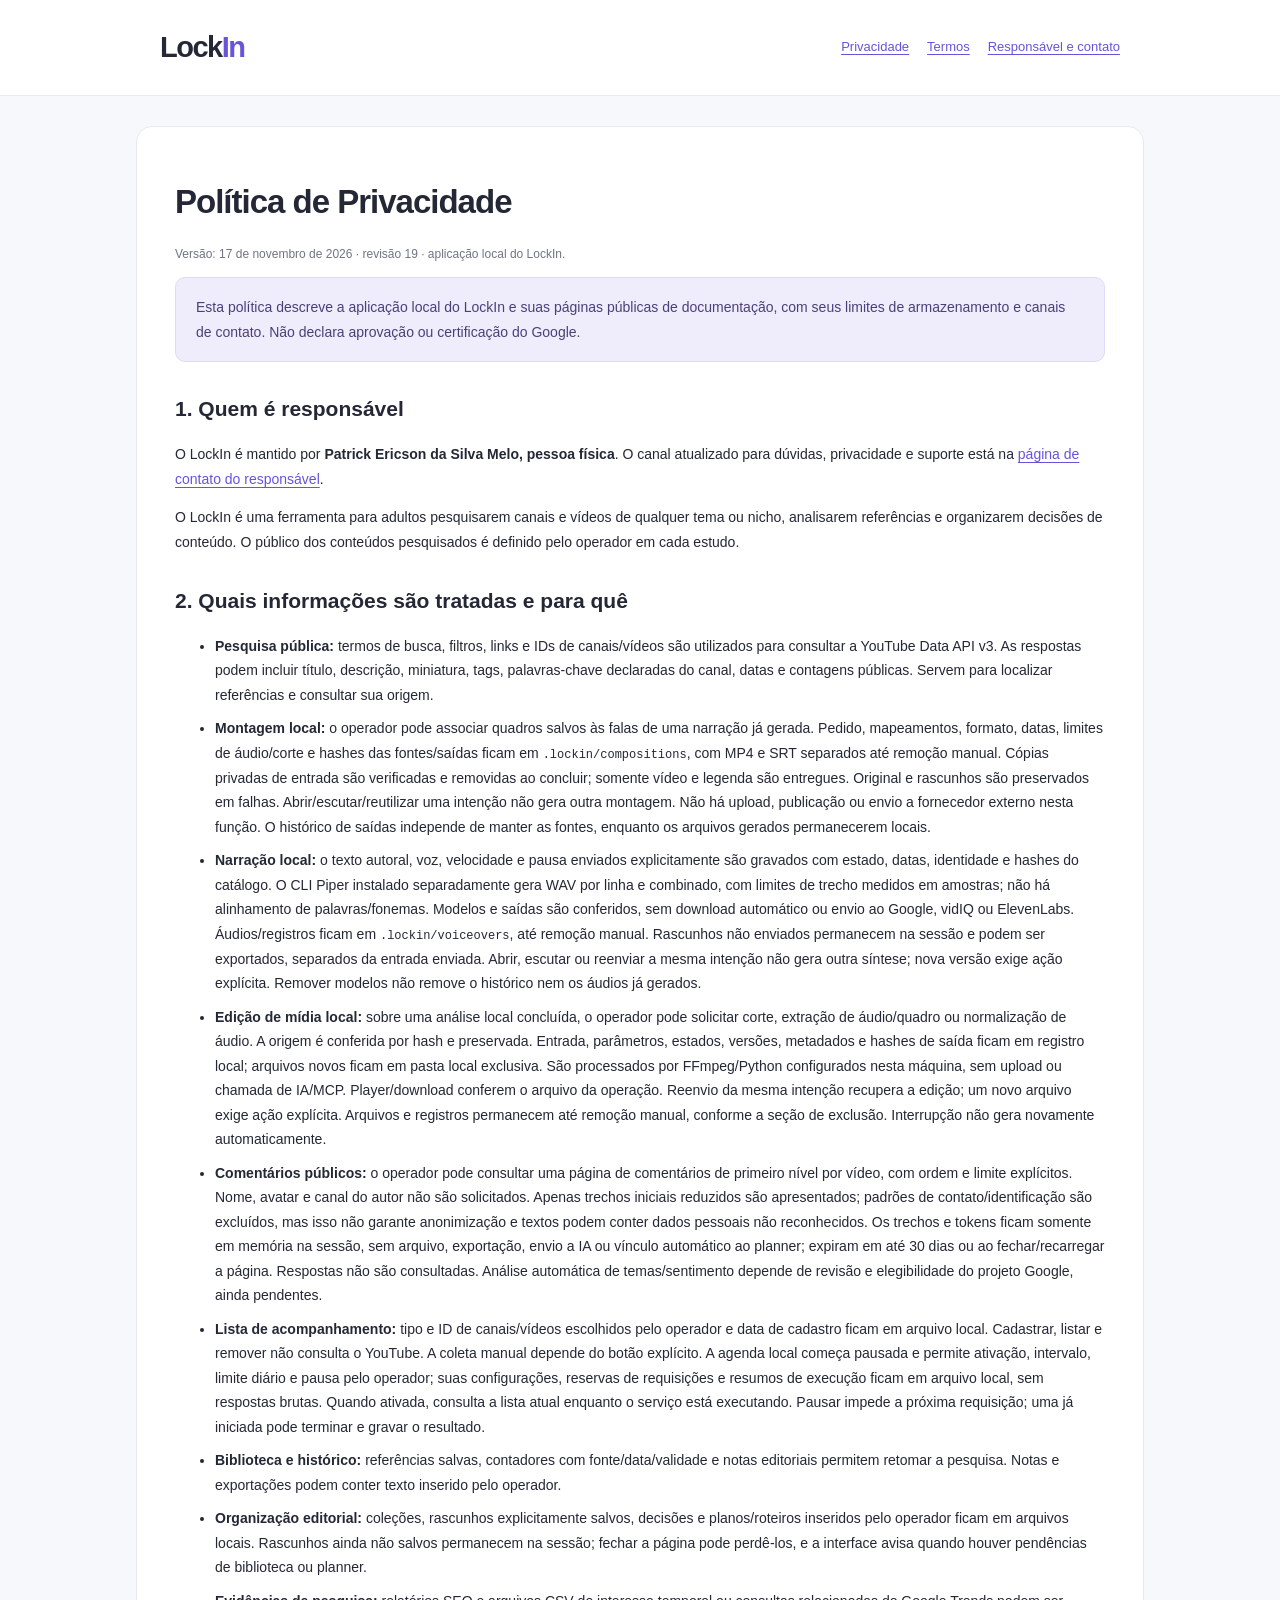
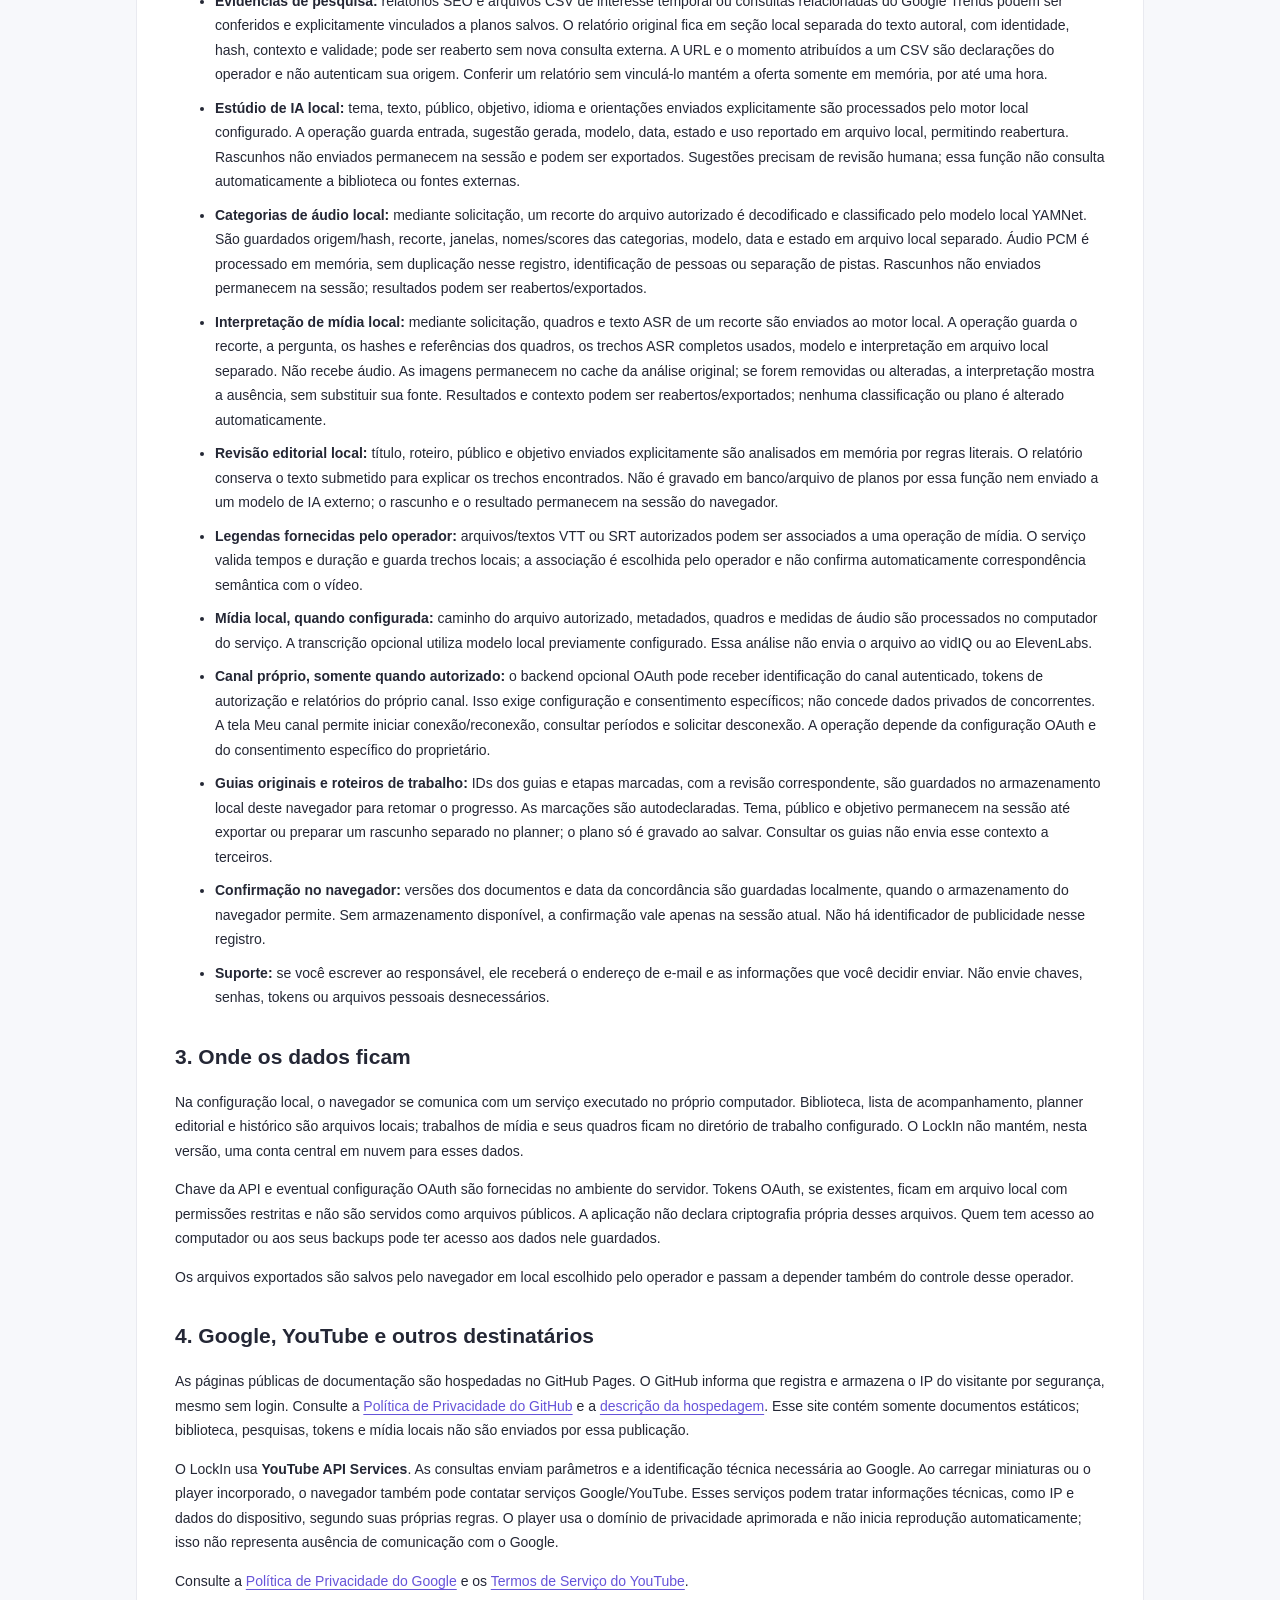
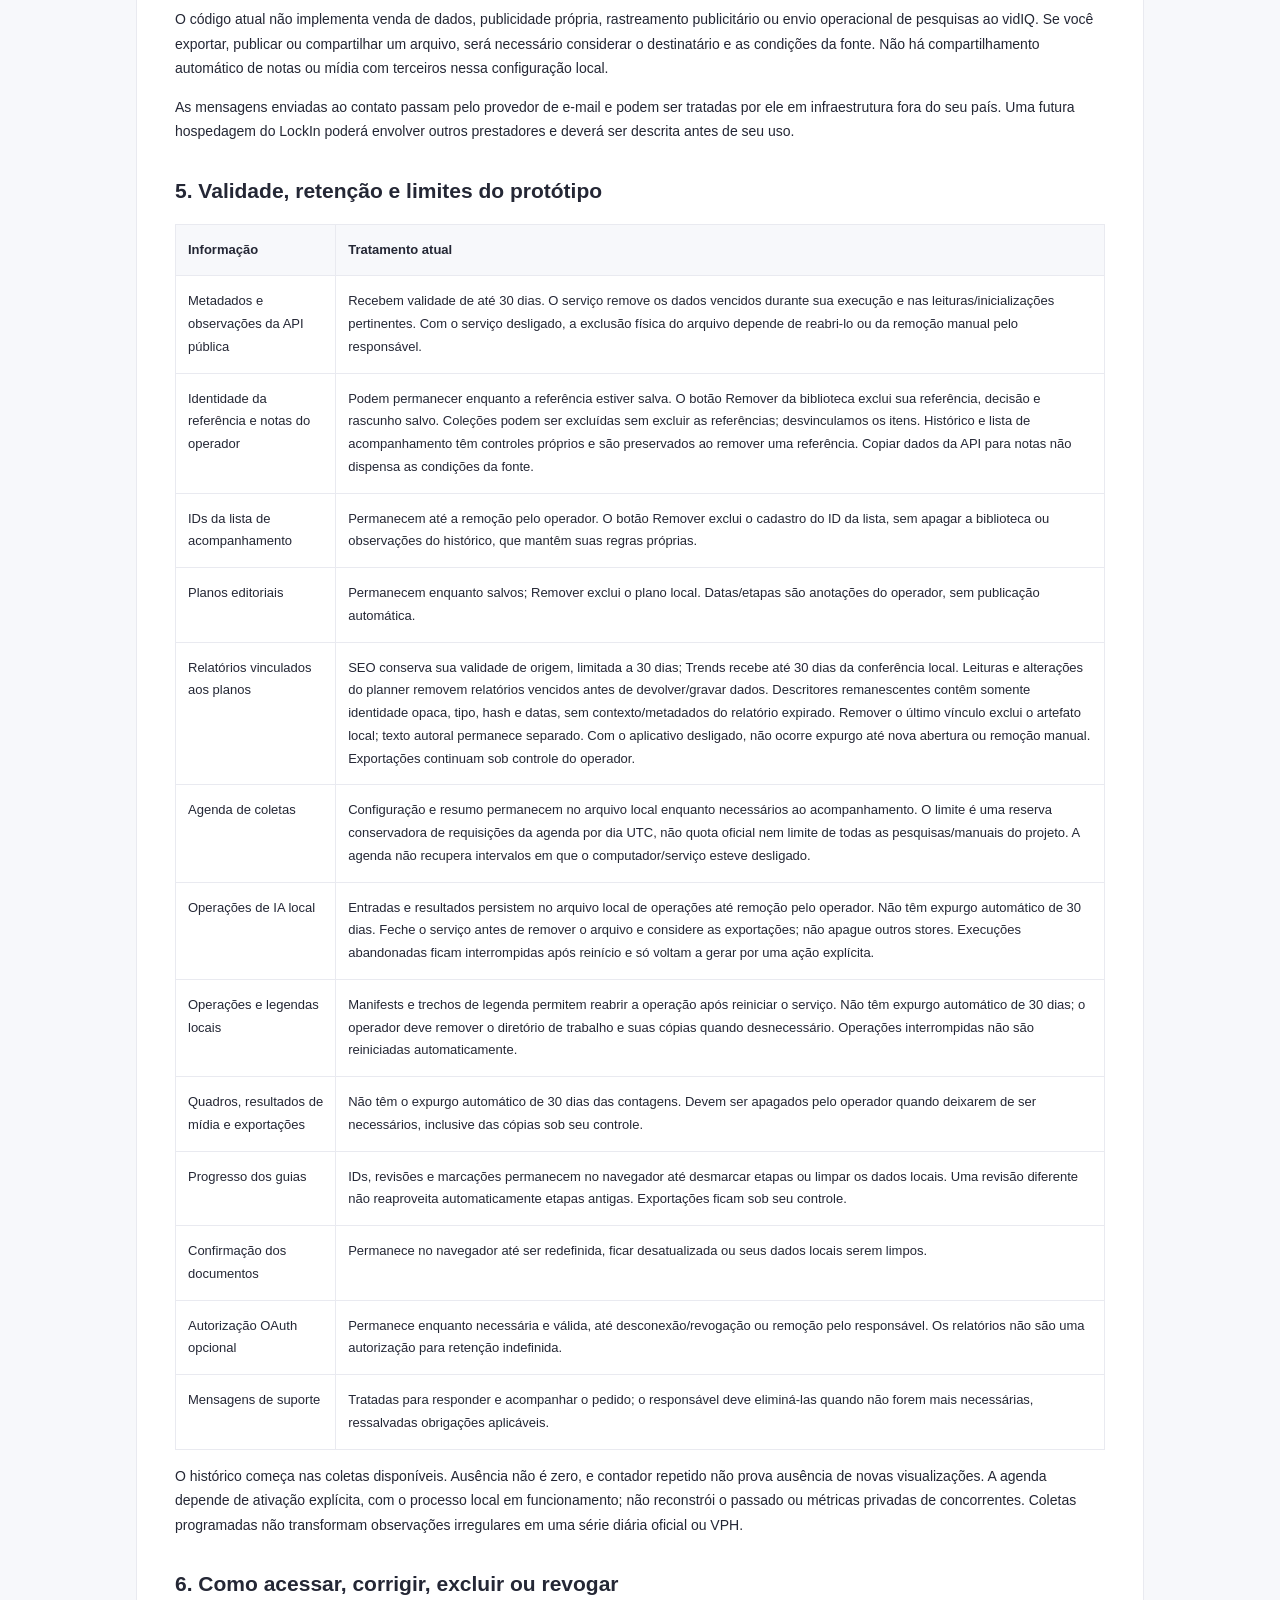
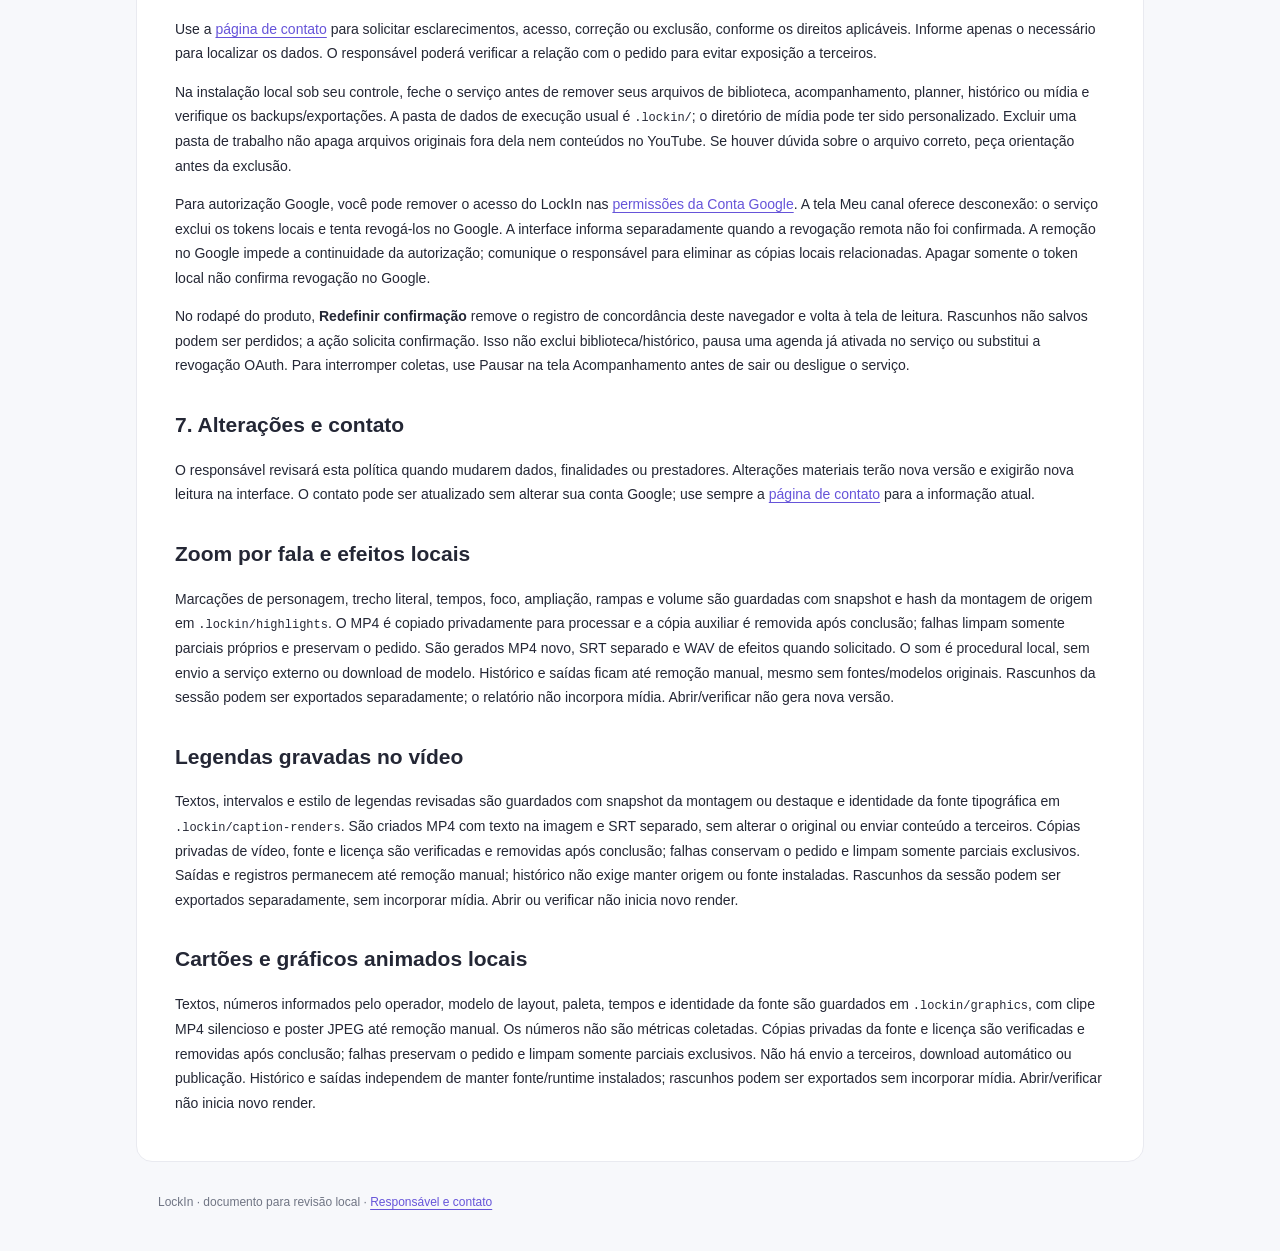
==== commit ef0a8393: "docs: sync guide progress privacy and terms revision 19" ====
--- a/legal/privacy.html
+++ b/legal/privacy.html
@@ -1,6 +1,6 @@
 <!doctype html><html lang="pt-BR"><head><meta charset="utf-8"><meta name="viewport" content="width=device-width,initial-scale=1"><meta name="robots" content="noindex"><title>Privacidade · LockIn</title><link rel="stylesheet" href="./legal.css"></head><body>
 <a class="skip" href="#content">Ir para o conteúdo</a><header><a class="brand" href="../">Lock<span>In</span></a><nav aria-label="Documentos"><a href="./privacy.html" aria-current="page">Privacidade</a><a href="./terms.html">Termos</a><a href="./contact.html">Responsável e contato</a></nav></header>
-<main id="content"><h1>Política de Privacidade</h1><p class="version">Versão: 17 de novembro de 2026 · revisão 18 · aplicação local do LockIn.</p>
+<main id="content"><h1>Política de Privacidade</h1><p class="version">Versão: 17 de novembro de 2026 · revisão 19 · aplicação local do LockIn.</p>
 <div class="notice"><p>Esta política descreve a aplicação local do LockIn e suas páginas públicas de documentação, com seus limites de armazenamento e canais de contato. Não declara aprovação ou certificação do Google.</p></div>
 <section><h2>1. Quem é responsável</h2><p>O LockIn é mantido por <strong>Patrick Ericson da Silva Melo, pessoa física</strong>. O canal atualizado para dúvidas, privacidade e suporte está na <a href="./contact.html">página de contato do responsável</a>.</p><p>O LockIn é uma ferramenta para adultos pesquisarem canais e vídeos de qualquer tema ou nicho, analisarem referências e organizarem decisões de conteúdo. O público dos conteúdos pesquisados é definido pelo operador em cada estudo.</p></section>
 <section><h2>2. Quais informações são tratadas e para quê</h2><ul>
@@ -20,6 +20,7 @@
 <li><strong>Legendas fornecidas pelo operador:</strong> arquivos/textos VTT ou SRT autorizados podem ser associados a uma operação de mídia. O serviço valida tempos e duração e guarda trechos locais; a associação é escolhida pelo operador e não confirma automaticamente correspondência semântica com o vídeo.</li>
 <li><strong>Mídia local, quando configurada:</strong> caminho do arquivo autorizado, metadados, quadros e medidas de áudio são processados no computador do serviço. A transcrição opcional utiliza modelo local previamente configurado. Essa análise não envia o arquivo ao vidIQ ou ao ElevenLabs.</li>
 <li><strong>Canal próprio, somente quando autorizado:</strong> o backend opcional OAuth pode receber identificação do canal autenticado, tokens de autorização e relatórios do próprio canal. Isso exige configuração e consentimento específicos; não concede dados privados de concorrentes. A tela Meu canal permite iniciar conexão/reconexão, consultar períodos e solicitar desconexão. A operação depende da configuração OAuth e do consentimento específico do proprietário.</li>
+<li><strong>Guias originais e roteiros de trabalho:</strong> IDs dos guias e etapas marcadas, com a revisão correspondente, são guardados no armazenamento local deste navegador para retomar o progresso. As marcações são autodeclaradas. Tema, público e objetivo permanecem na sessão até exportar ou preparar um rascunho separado no planner; o plano só é gravado ao salvar. Consultar os guias não envia esse contexto a terceiros.</li>
 <li><strong>Confirmação no navegador:</strong> versões dos documentos e data da concordância são guardadas localmente, quando o armazenamento do navegador permite. Sem armazenamento disponível, a confirmação vale apenas na sessão atual. Não há identificador de publicidade nesse registro.</li>
 <li><strong>Suporte:</strong> se você escrever ao responsável, ele receberá o endereço de e-mail e as informações que você decidir enviar. Não envie chaves, senhas, tokens ou arquivos pessoais desnecessários.</li>
 </ul></section>
@@ -35,6 +36,7 @@
 <tr><td>Operações de IA local</td><td>Entradas e resultados persistem no arquivo local de operações até remoção pelo operador. Não têm expurgo automático de 30 dias. Feche o serviço antes de remover o arquivo e considere as exportações; não apague outros stores. Execuções abandonadas ficam interrompidas após reinício e só voltam a gerar por uma ação explícita.</td></tr>
 <tr><td>Operações e legendas locais</td><td>Manifests e trechos de legenda permitem reabrir a operação após reiniciar o serviço. Não têm expurgo automático de 30 dias; o operador deve remover o diretório de trabalho e suas cópias quando desnecessário. Operações interrompidas não são reiniciadas automaticamente.</td></tr>
 <tr><td>Quadros, resultados de mídia e exportações</td><td>Não têm o expurgo automático de 30 dias das contagens. Devem ser apagados pelo operador quando deixarem de ser necessários, inclusive das cópias sob seu controle.</td></tr>
+<tr><td>Progresso dos guias</td><td>IDs, revisões e marcações permanecem no navegador até desmarcar etapas ou limpar os dados locais. Uma revisão diferente não reaproveita automaticamente etapas antigas. Exportações ficam sob seu controle.</td></tr>
 <tr><td>Confirmação dos documentos</td><td>Permanece no navegador até ser redefinida, ficar desatualizada ou seus dados locais serem limpos.</td></tr>
 <tr><td>Autorização OAuth opcional</td><td>Permanece enquanto necessária e válida, até desconexão/revogação ou remoção pelo responsável. Os relatórios não são uma autorização para retenção indefinida.</td></tr>
 <tr><td>Mensagens de suporte</td><td>Tratadas para responder e acompanhar o pedido; o responsável deve eliminá-las quando não forem mais necessárias, ressalvadas obrigações aplicáveis.</td></tr>
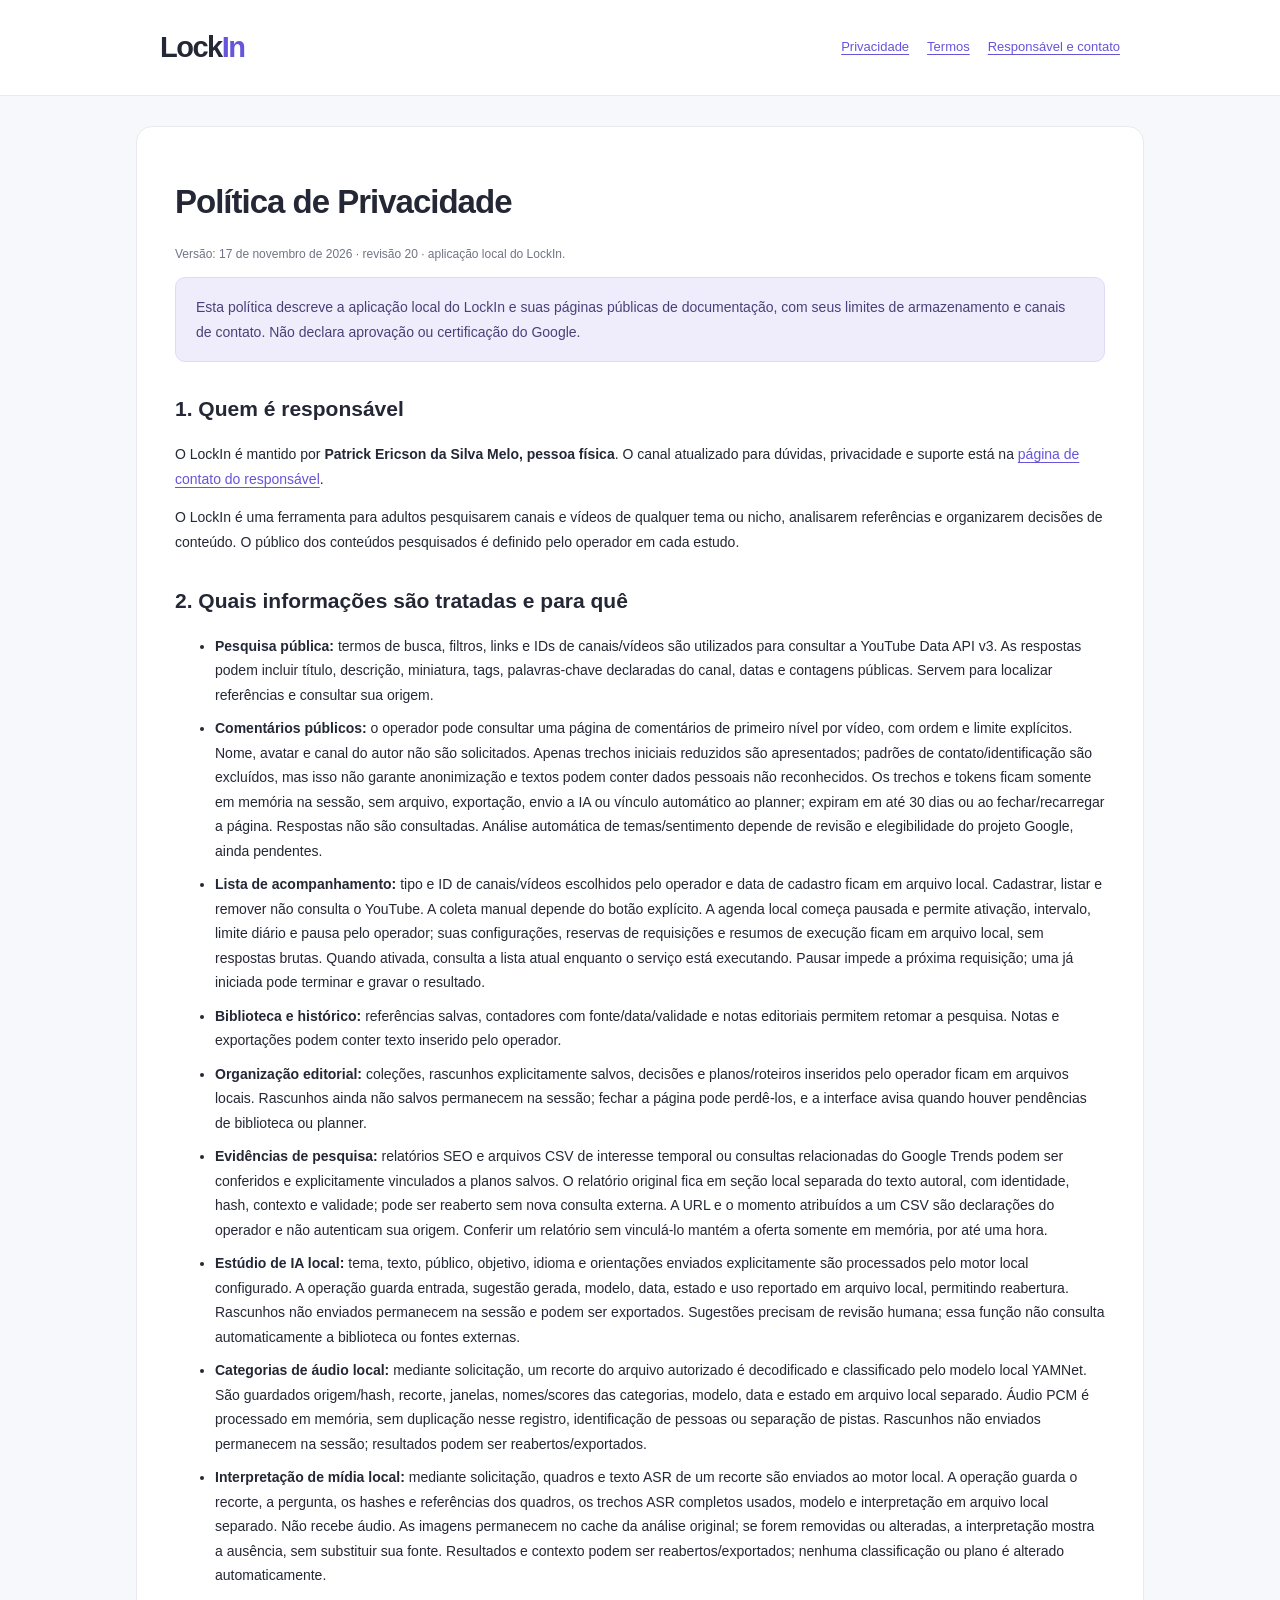
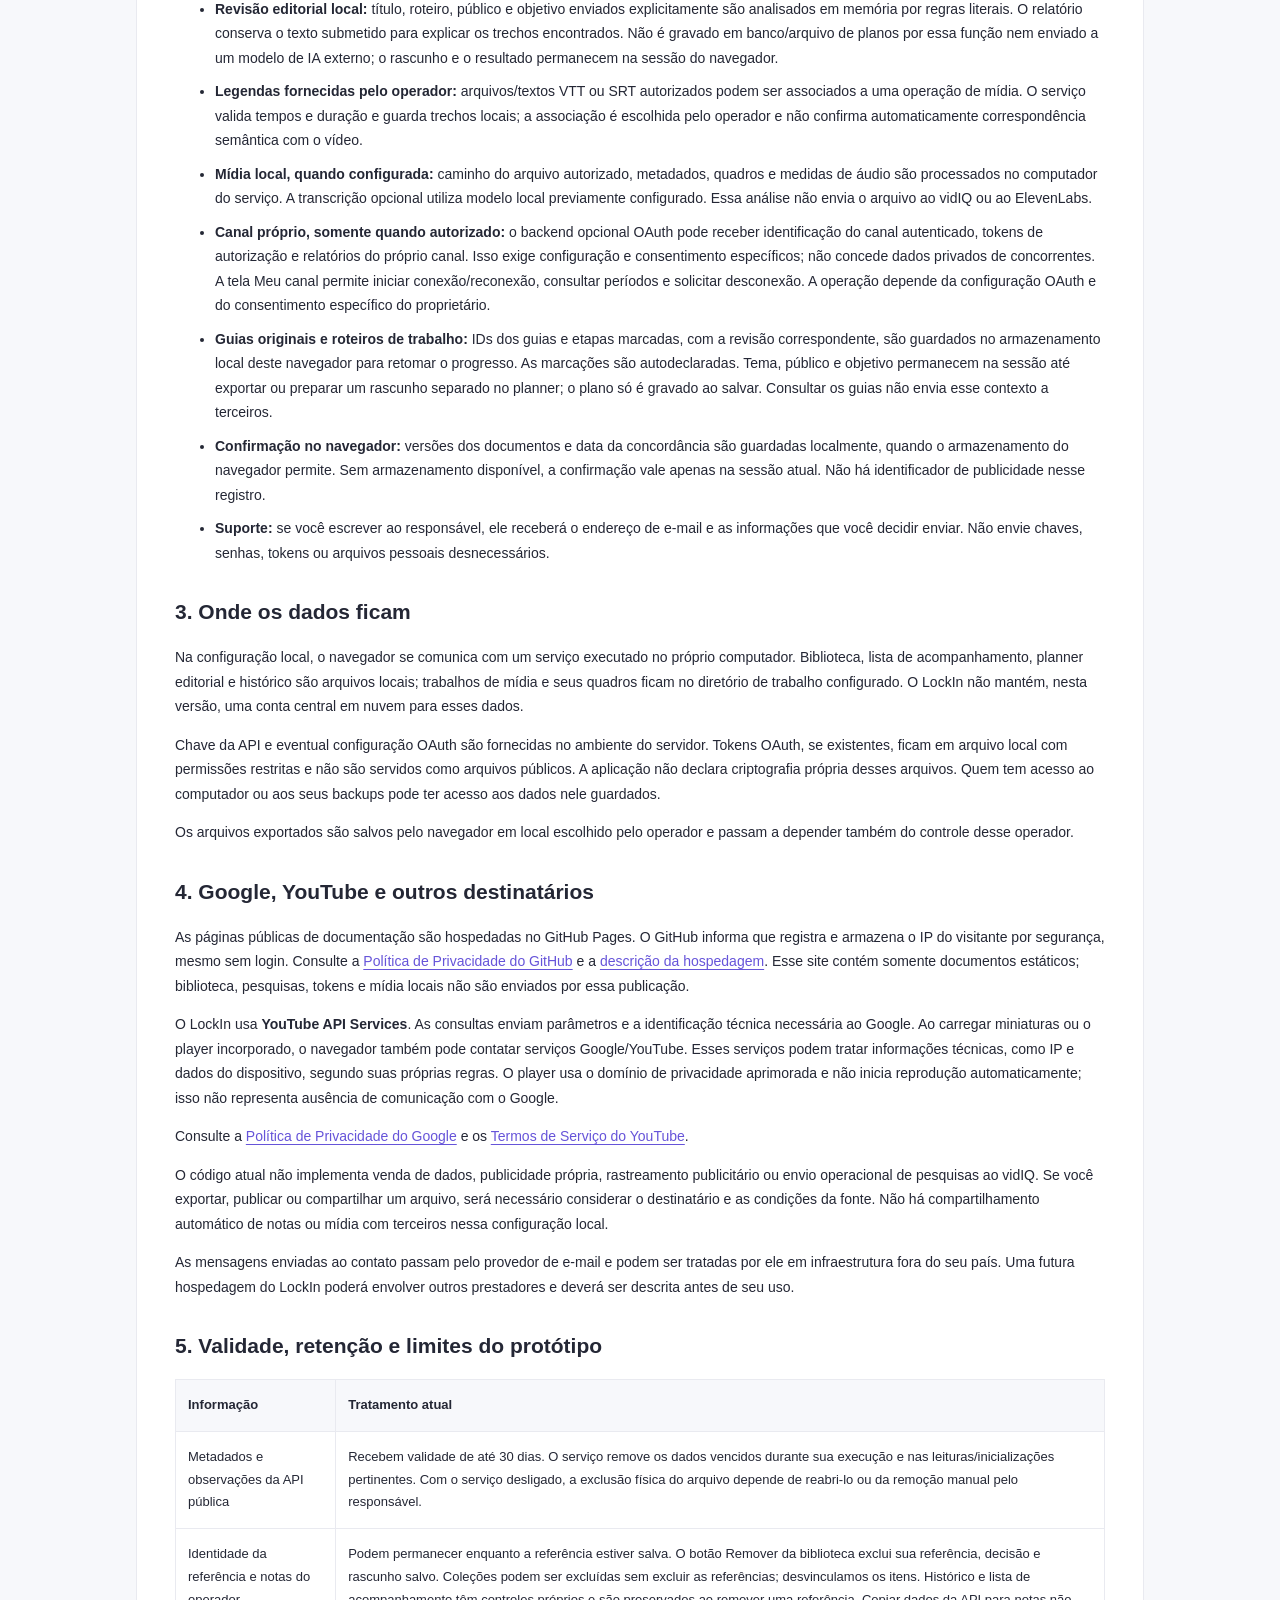
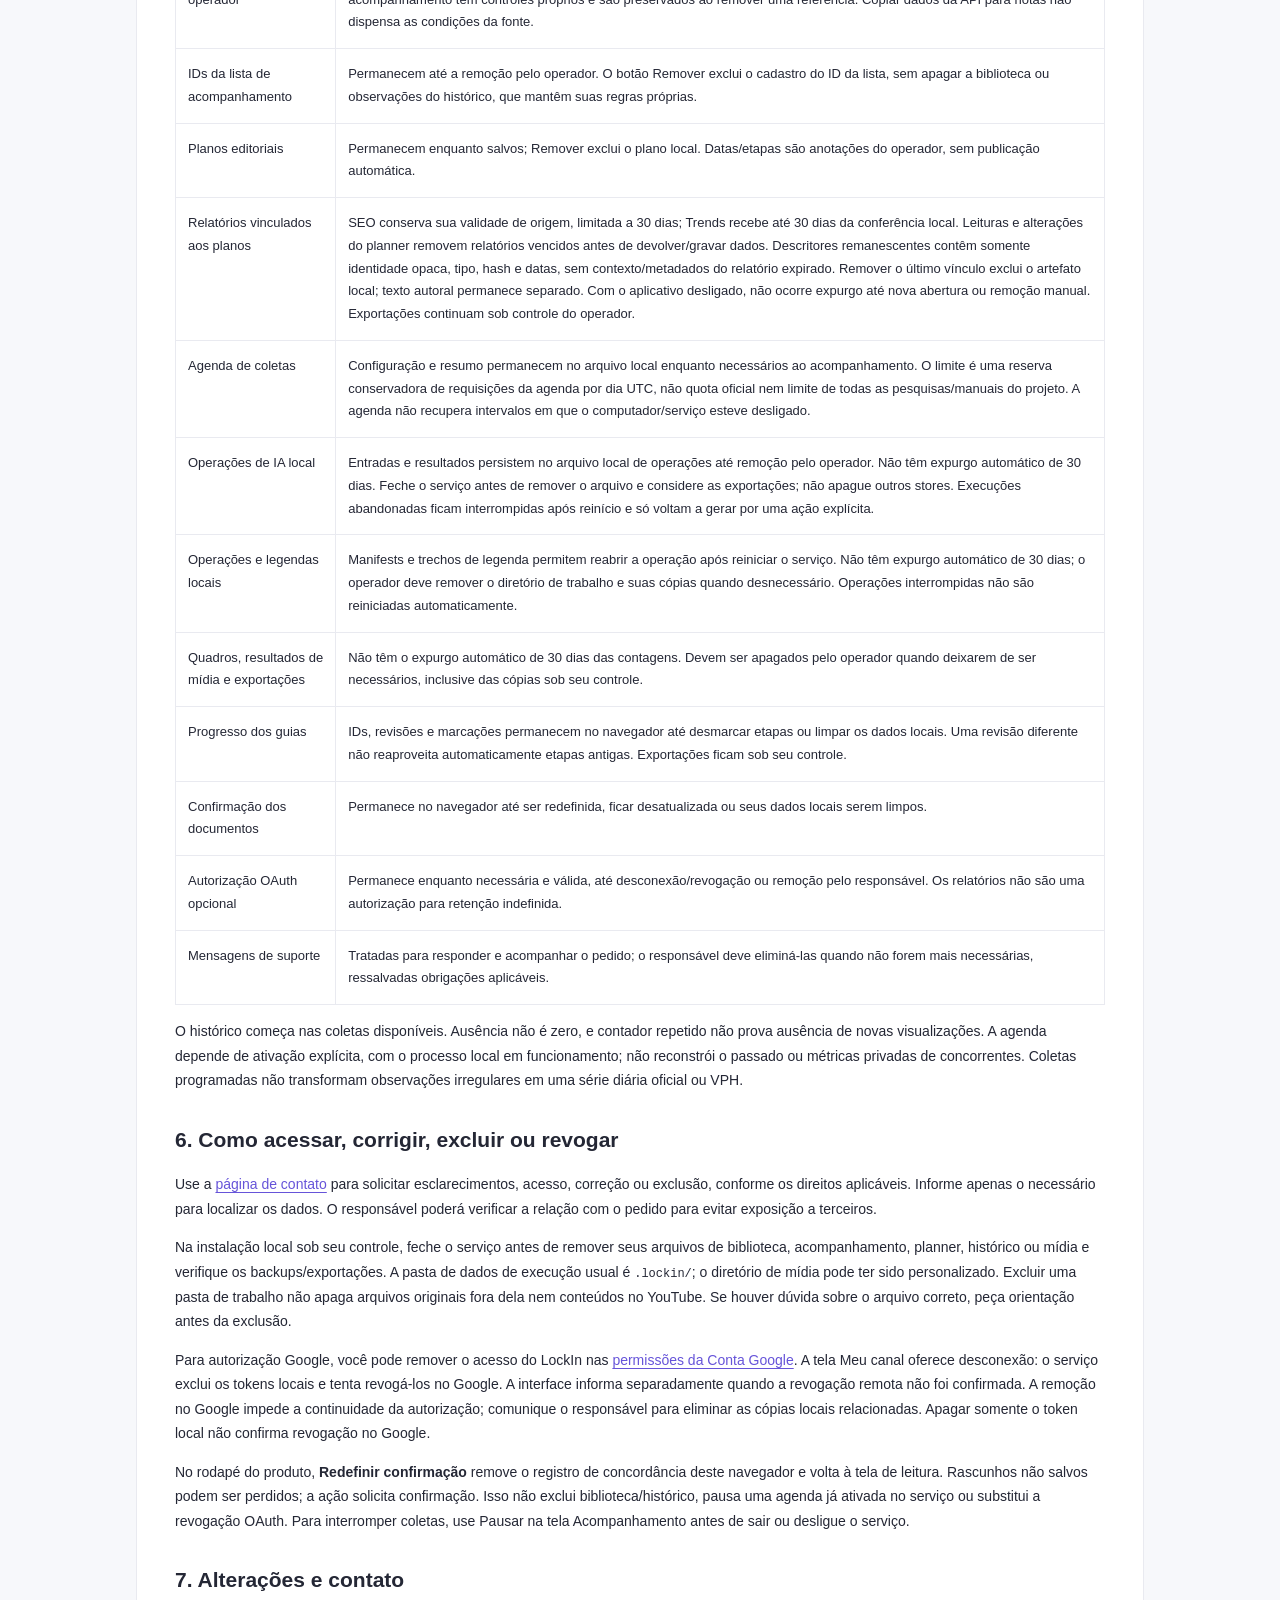
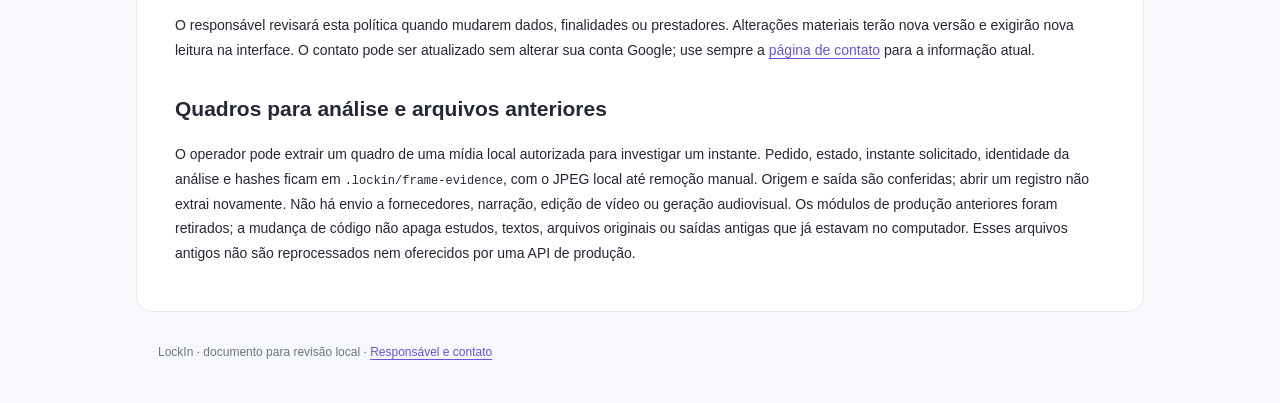
==== commit 9b75b97b: "docs: align r20 with marketing and analysis scope" ====
--- a/legal/privacy.html
+++ b/legal/privacy.html
@@ -1,13 +1,13 @@
 <!doctype html><html lang="pt-BR"><head><meta charset="utf-8"><meta name="viewport" content="width=device-width,initial-scale=1"><meta name="robots" content="noindex"><title>Privacidade · LockIn</title><link rel="stylesheet" href="./legal.css"></head><body>
 <a class="skip" href="#content">Ir para o conteúdo</a><header><a class="brand" href="../">Lock<span>In</span></a><nav aria-label="Documentos"><a href="./privacy.html" aria-current="page">Privacidade</a><a href="./terms.html">Termos</a><a href="./contact.html">Responsável e contato</a></nav></header>
-<main id="content"><h1>Política de Privacidade</h1><p class="version">Versão: 17 de novembro de 2026 · revisão 19 · aplicação local do LockIn.</p>
+<main id="content"><h1>Política de Privacidade</h1><p class="version">Versão: 17 de novembro de 2026 · revisão 20 · aplicação local do LockIn.</p>
 <div class="notice"><p>Esta política descreve a aplicação local do LockIn e suas páginas públicas de documentação, com seus limites de armazenamento e canais de contato. Não declara aprovação ou certificação do Google.</p></div>
 <section><h2>1. Quem é responsável</h2><p>O LockIn é mantido por <strong>Patrick Ericson da Silva Melo, pessoa física</strong>. O canal atualizado para dúvidas, privacidade e suporte está na <a href="./contact.html">página de contato do responsável</a>.</p><p>O LockIn é uma ferramenta para adultos pesquisarem canais e vídeos de qualquer tema ou nicho, analisarem referências e organizarem decisões de conteúdo. O público dos conteúdos pesquisados é definido pelo operador em cada estudo.</p></section>
 <section><h2>2. Quais informações são tratadas e para quê</h2><ul>
 <li><strong>Pesquisa pública:</strong> termos de busca, filtros, links e IDs de canais/vídeos são utilizados para consultar a YouTube Data API v3. As respostas podem incluir título, descrição, miniatura, tags, palavras-chave declaradas do canal, datas e contagens públicas. Servem para localizar referências e consultar sua origem.</li>
-<li><strong>Montagem local:</strong> o operador pode associar quadros salvos às falas de uma narração já gerada. Pedido, mapeamentos, formato, datas, limites de áudio/corte e hashes das fontes/saídas ficam em <code>.lockin/compositions</code>, com MP4 e SRT separados até remoção manual. Cópias privadas de entrada são verificadas e removidas ao concluir; somente vídeo e legenda são entregues. Original e rascunhos são preservados em falhas. Abrir/escutar/reutilizar uma intenção não gera outra montagem. Não há upload, publicação ou envio a fornecedor externo nesta função. O histórico de saídas independe de manter as fontes, enquanto os arquivos gerados permanecerem locais.</li>
-<li><strong>Narração local:</strong> o texto autoral, voz, velocidade e pausa enviados explicitamente são gravados com estado, datas, identidade e hashes do catálogo. O CLI Piper instalado separadamente gera WAV por linha e combinado, com limites de trecho medidos em amostras; não há alinhamento de palavras/fonemas. Modelos e saídas são conferidos, sem download automático ou envio ao Google, vidIQ ou ElevenLabs. Áudios/registros ficam em <code>.lockin/voiceovers</code>, até remoção manual. Rascunhos não enviados permanecem na sessão e podem ser exportados, separados da entrada enviada. Abrir, escutar ou reenviar a mesma intenção não gera outra síntese; nova versão exige ação explícita. Remover modelos não remove o histórico nem os áudios já gerados.</li>
-<li><strong>Edição de mídia local:</strong> sobre uma análise local concluída, o operador pode solicitar corte, extração de áudio/quadro ou normalização de áudio. A origem é conferida por hash e preservada. Entrada, parâmetros, estados, versões, metadados e hashes de saída ficam em registro local; arquivos novos ficam em pasta local exclusiva. São processados por FFmpeg/Python configurados nesta máquina, sem upload ou chamada de IA/MCP. Player/download conferem o arquivo da operação. Reenvio da mesma intenção recupera a edição; um novo arquivo exige ação explícita. Arquivos e registros permanecem até remoção manual, conforme a seção de exclusão. Interrupção não gera novamente automaticamente.</li>
+
+
+
 <li><strong>Comentários públicos:</strong> o operador pode consultar uma página de comentários de primeiro nível por vídeo, com ordem e limite explícitos. Nome, avatar e canal do autor não são solicitados. Apenas trechos iniciais reduzidos são apresentados; padrões de contato/identificação são excluídos, mas isso não garante anonimização e textos podem conter dados pessoais não reconhecidos. Os trechos e tokens ficam somente em memória na sessão, sem arquivo, exportação, envio a IA ou vínculo automático ao planner; expiram em até 30 dias ou ao fechar/recarregar a página. Respostas não são consultadas. Análise automática de temas/sentimento depende de revisão e elegibilidade do projeto Google, ainda pendentes.</li>
 <li><strong>Lista de acompanhamento:</strong> tipo e ID de canais/vídeos escolhidos pelo operador e data de cadastro ficam em arquivo local. Cadastrar, listar e remover não consulta o YouTube. A coleta manual depende do botão explícito. A agenda local começa pausada e permite ativação, intervalo, limite diário e pausa pelo operador; suas configurações, reservas de requisições e resumos de execução ficam em arquivo local, sem respostas brutas. Quando ativada, consulta a lista atual enquanto o serviço está executando. Pausar impede a próxima requisição; uma já iniciada pode terminar e gravar o resultado.</li>
 <li><strong>Biblioteca e histórico:</strong> referências salvas, contadores com fonte/data/validade e notas editoriais permitem retomar a pesquisa. Notas e exportações podem conter texto inserido pelo operador.</li>
@@ -43,4 +43,4 @@
 </tbody></table></div><p>O histórico começa nas coletas disponíveis. Ausência não é zero, e contador repetido não prova ausência de novas visualizações. A agenda depende de ativação explícita, com o processo local em funcionamento; não reconstrói o passado ou métricas privadas de concorrentes. Coletas programadas não transformam observações irregulares em uma série diária oficial ou VPH.</p></section>
 <section><h2>6. Como acessar, corrigir, excluir ou revogar</h2><p>Use a <a href="./contact.html">página de contato</a> para solicitar esclarecimentos, acesso, correção ou exclusão, conforme os direitos aplicáveis. Informe apenas o necessário para localizar os dados. O responsável poderá verificar a relação com o pedido para evitar exposição a terceiros.</p><p>Na instalação local sob seu controle, feche o serviço antes de remover seus arquivos de biblioteca, acompanhamento, planner, histórico ou mídia e verifique os backups/exportações. A pasta de dados de execução usual é <code>.lockin/</code>; o diretório de mídia pode ter sido personalizado. Excluir uma pasta de trabalho não apaga arquivos originais fora dela nem conteúdos no YouTube. Se houver dúvida sobre o arquivo correto, peça orientação antes da exclusão.</p><p>Para autorização Google, você pode remover o acesso do LockIn nas <a href="https://myaccount.google.com/permissions" target="_blank" rel="noopener">permissões da Conta Google</a>. A tela Meu canal oferece desconexão: o serviço exclui os tokens locais e tenta revogá-los no Google. A interface informa separadamente quando a revogação remota não foi confirmada. A remoção no Google impede a continuidade da autorização; comunique o responsável para eliminar as cópias locais relacionadas. Apagar somente o token local não confirma revogação no Google.</p><p>No rodapé do produto, <strong>Redefinir confirmação</strong> remove o registro de concordância deste navegador e volta à tela de leitura. Rascunhos não salvos podem ser perdidos; a ação solicita confirmação. Isso não exclui biblioteca/histórico, pausa uma agenda já ativada no serviço ou substitui a revogação OAuth. Para interromper coletas, use Pausar na tela Acompanhamento antes de sair ou desligue o serviço.</p></section>
 <section><h2>7. Alterações e contato</h2><p>O responsável revisará esta política quando mudarem dados, finalidades ou prestadores. Alterações materiais terão nova versão e exigirão nova leitura na interface. O contato pode ser atualizado sem alterar sua conta Google; use sempre a <a href="./contact.html">página de contato</a> para a informação atual.</p></section>
-<section><h2>Zoom por fala e efeitos locais</h2><p>Marcações de personagem, trecho literal, tempos, foco, ampliação, rampas e volume são guardadas com snapshot e hash da montagem de origem em <code>.lockin/highlights</code>. O MP4 é copiado privadamente para processar e a cópia auxiliar é removida após conclusão; falhas limpam somente parciais próprios e preservam o pedido. São gerados MP4 novo, SRT separado e WAV de efeitos quando solicitado. O som é procedural local, sem envio a serviço externo ou download de modelo. Histórico e saídas ficam até remoção manual, mesmo sem fontes/modelos originais. Rascunhos da sessão podem ser exportados separadamente; o relatório não incorpora mídia. Abrir/verificar não gera nova versão.</p></section><section><h2>Legendas gravadas no vídeo</h2><p>Textos, intervalos e estilo de legendas revisadas são guardados com snapshot da montagem ou destaque e identidade da fonte tipográfica em <code>.lockin/caption-renders</code>. São criados MP4 com texto na imagem e SRT separado, sem alterar o original ou enviar conteúdo a terceiros. Cópias privadas de vídeo, fonte e licença são verificadas e removidas após conclusão; falhas conservam o pedido e limpam somente parciais exclusivos. Saídas e registros permanecem até remoção manual; histórico não exige manter origem ou fonte instaladas. Rascunhos da sessão podem ser exportados separadamente, sem incorporar mídia. Abrir ou verificar não inicia novo render.</p></section><section><h2>Cartões e gráficos animados locais</h2><p>Textos, números informados pelo operador, modelo de layout, paleta, tempos e identidade da fonte são guardados em <code>.lockin/graphics</code>, com clipe MP4 silencioso e poster JPEG até remoção manual. Os números não são métricas coletadas. Cópias privadas da fonte e licença são verificadas e removidas após conclusão; falhas preservam o pedido e limpam somente parciais exclusivos. Não há envio a terceiros, download automático ou publicação. Histórico e saídas independem de manter fonte/runtime instalados; rascunhos podem ser exportados sem incorporar mídia. Abrir/verificar não inicia novo render.</p></section></main><footer>LockIn · documento para revisão local · <a href="./contact.html">Responsável e contato</a></footer></body></html>
+<section><h2>Quadros para análise e arquivos anteriores</h2><p>O operador pode extrair um quadro de uma mídia local autorizada para investigar um instante. Pedido, estado, instante solicitado, identidade da análise e hashes ficam em <code>.lockin/frame-evidence</code>, com o JPEG local até remoção manual. Origem e saída são conferidas; abrir um registro não extrai novamente. Não há envio a fornecedores, narração, edição de vídeo ou geração audiovisual. Os módulos de produção anteriores foram retirados; a mudança de código não apaga estudos, textos, arquivos originais ou saídas antigas que já estavam no computador. Esses arquivos antigos não são reprocessados nem oferecidos por uma API de produção.</p></section></main><footer>LockIn · documento para revisão local · <a href="./contact.html">Responsável e contato</a></footer></body></html>
